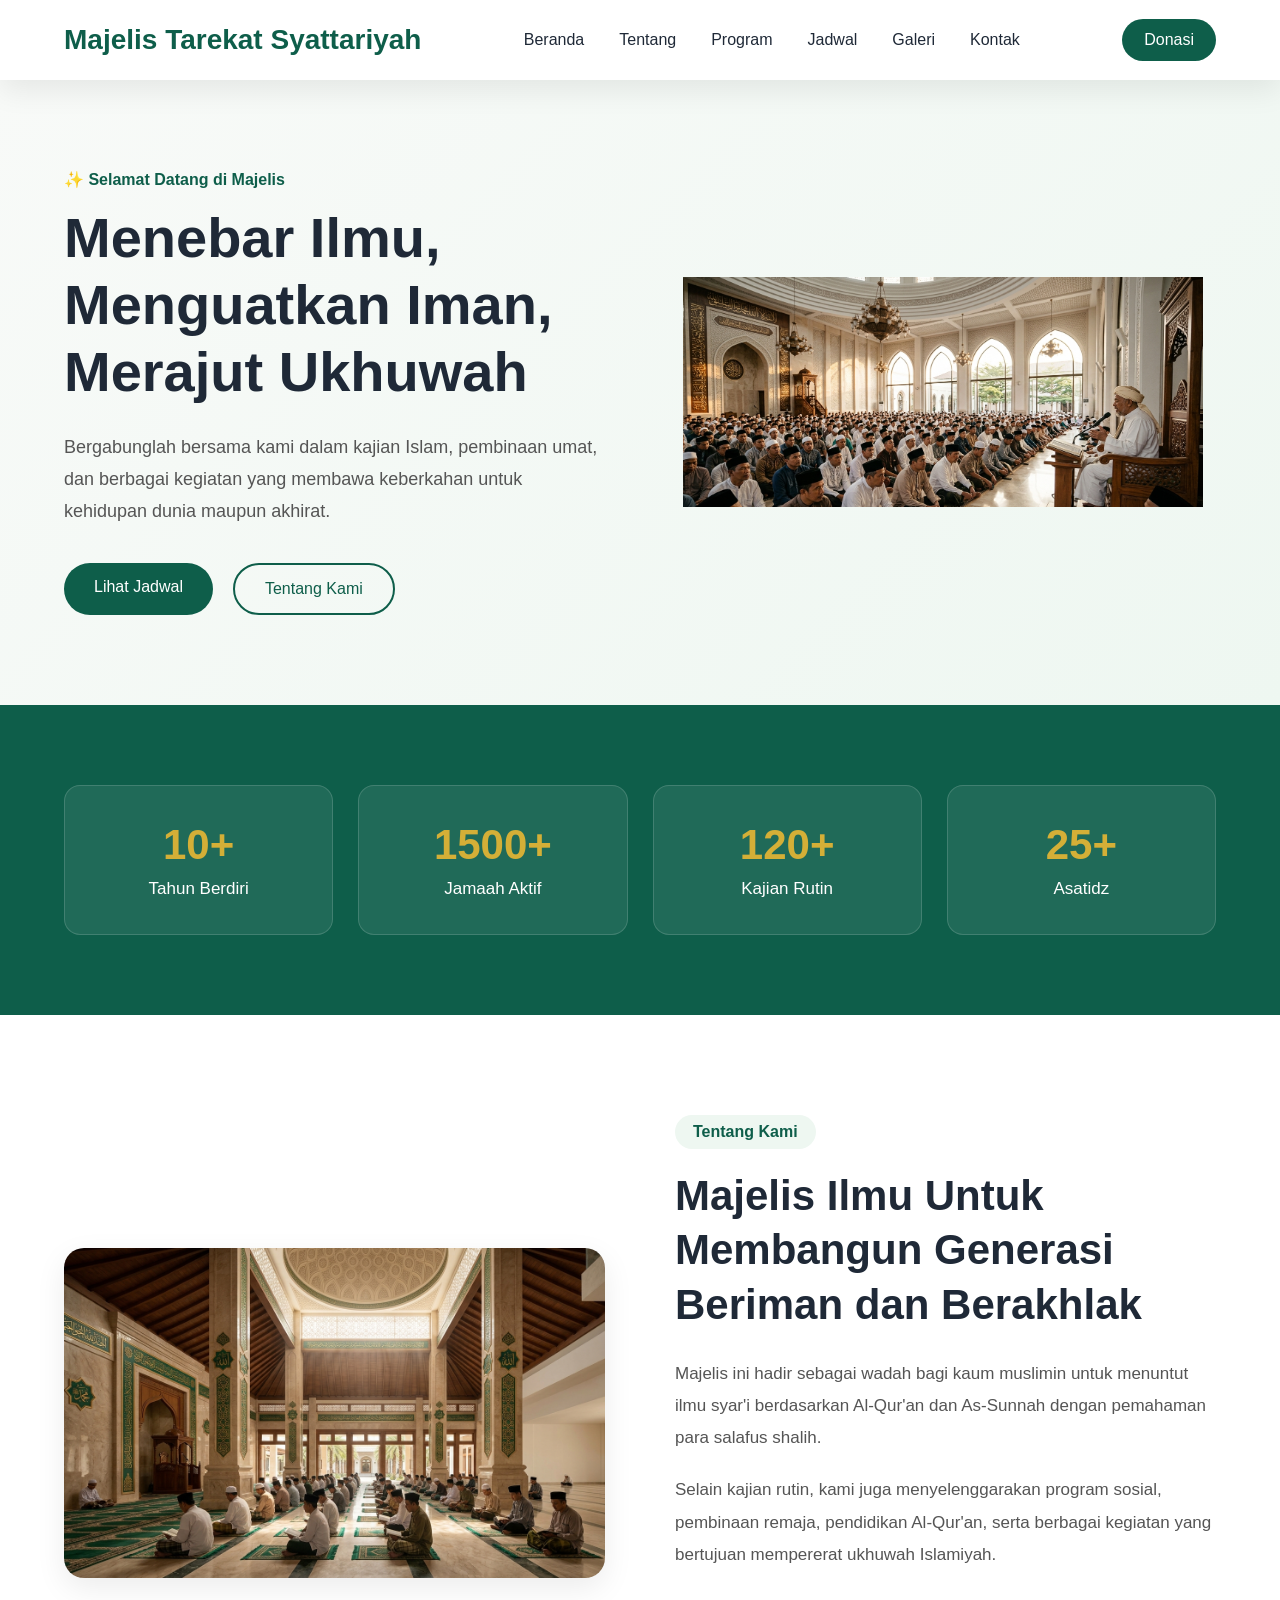
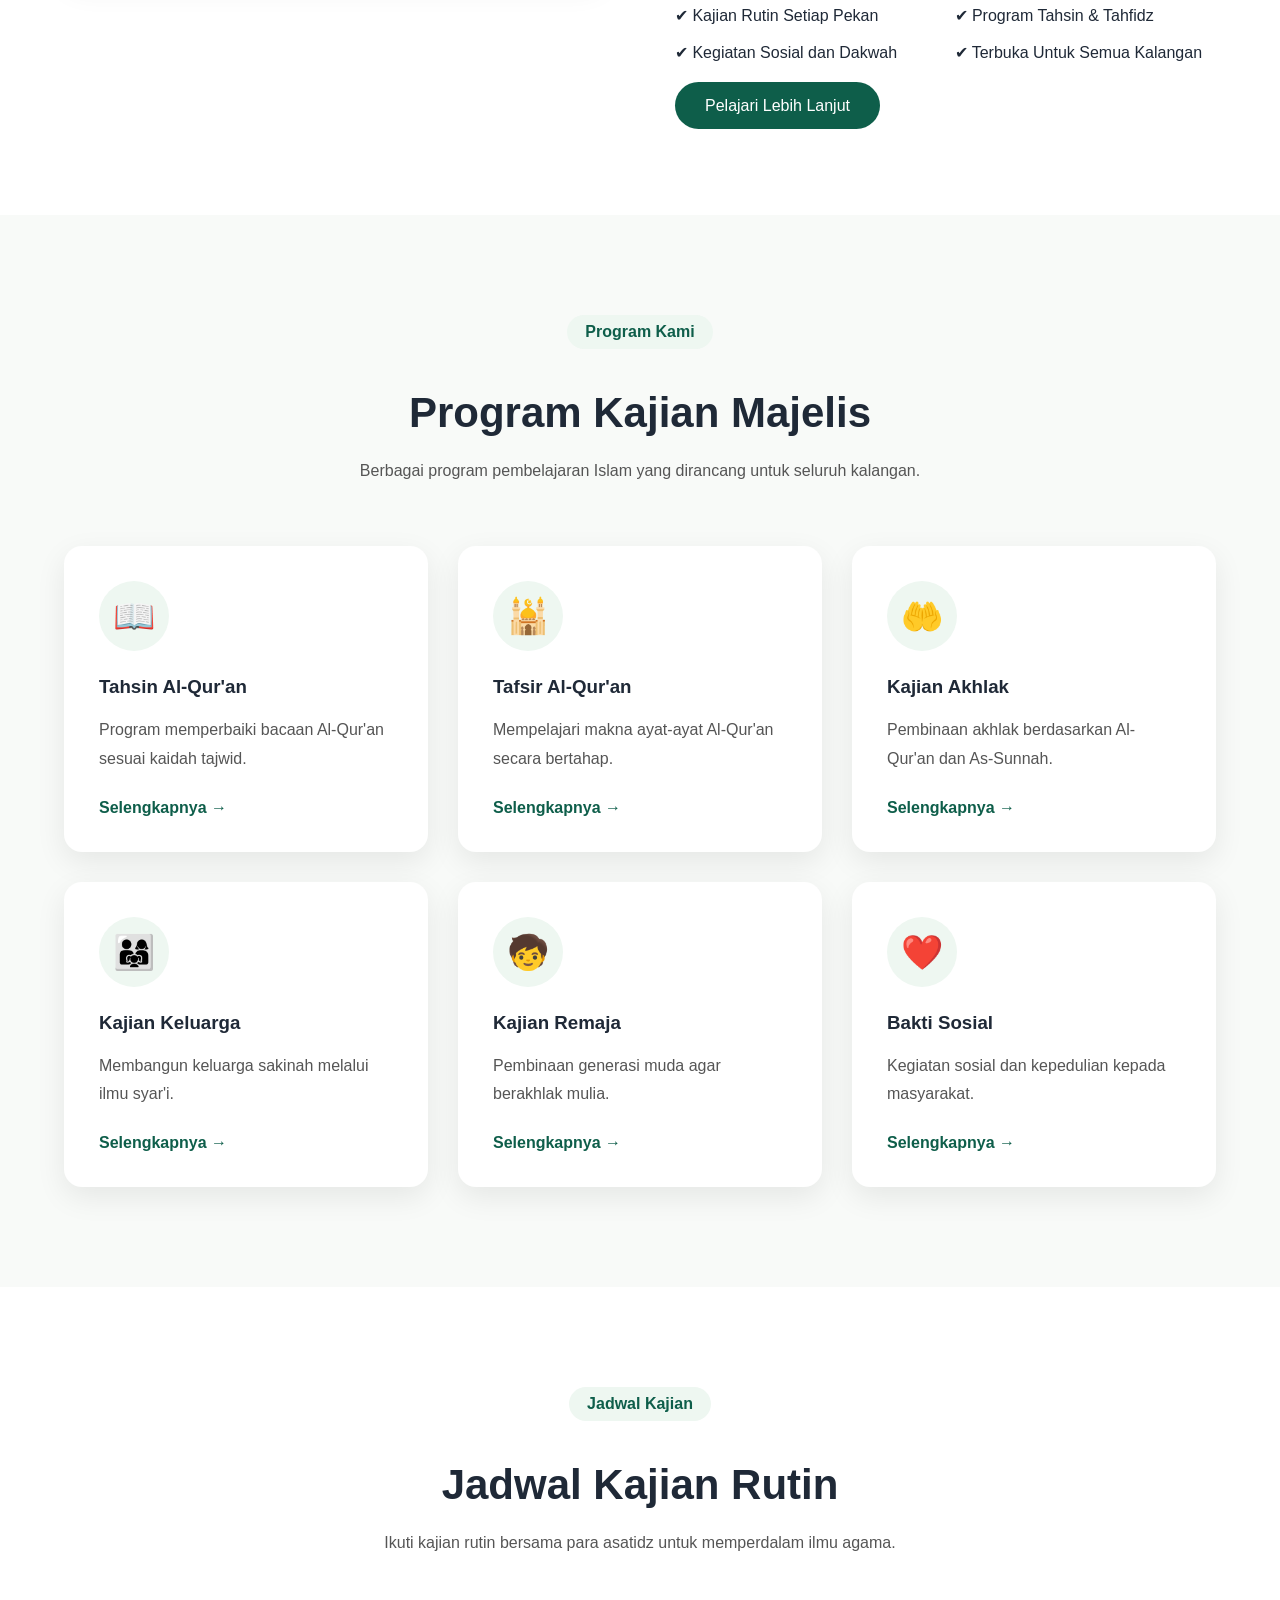
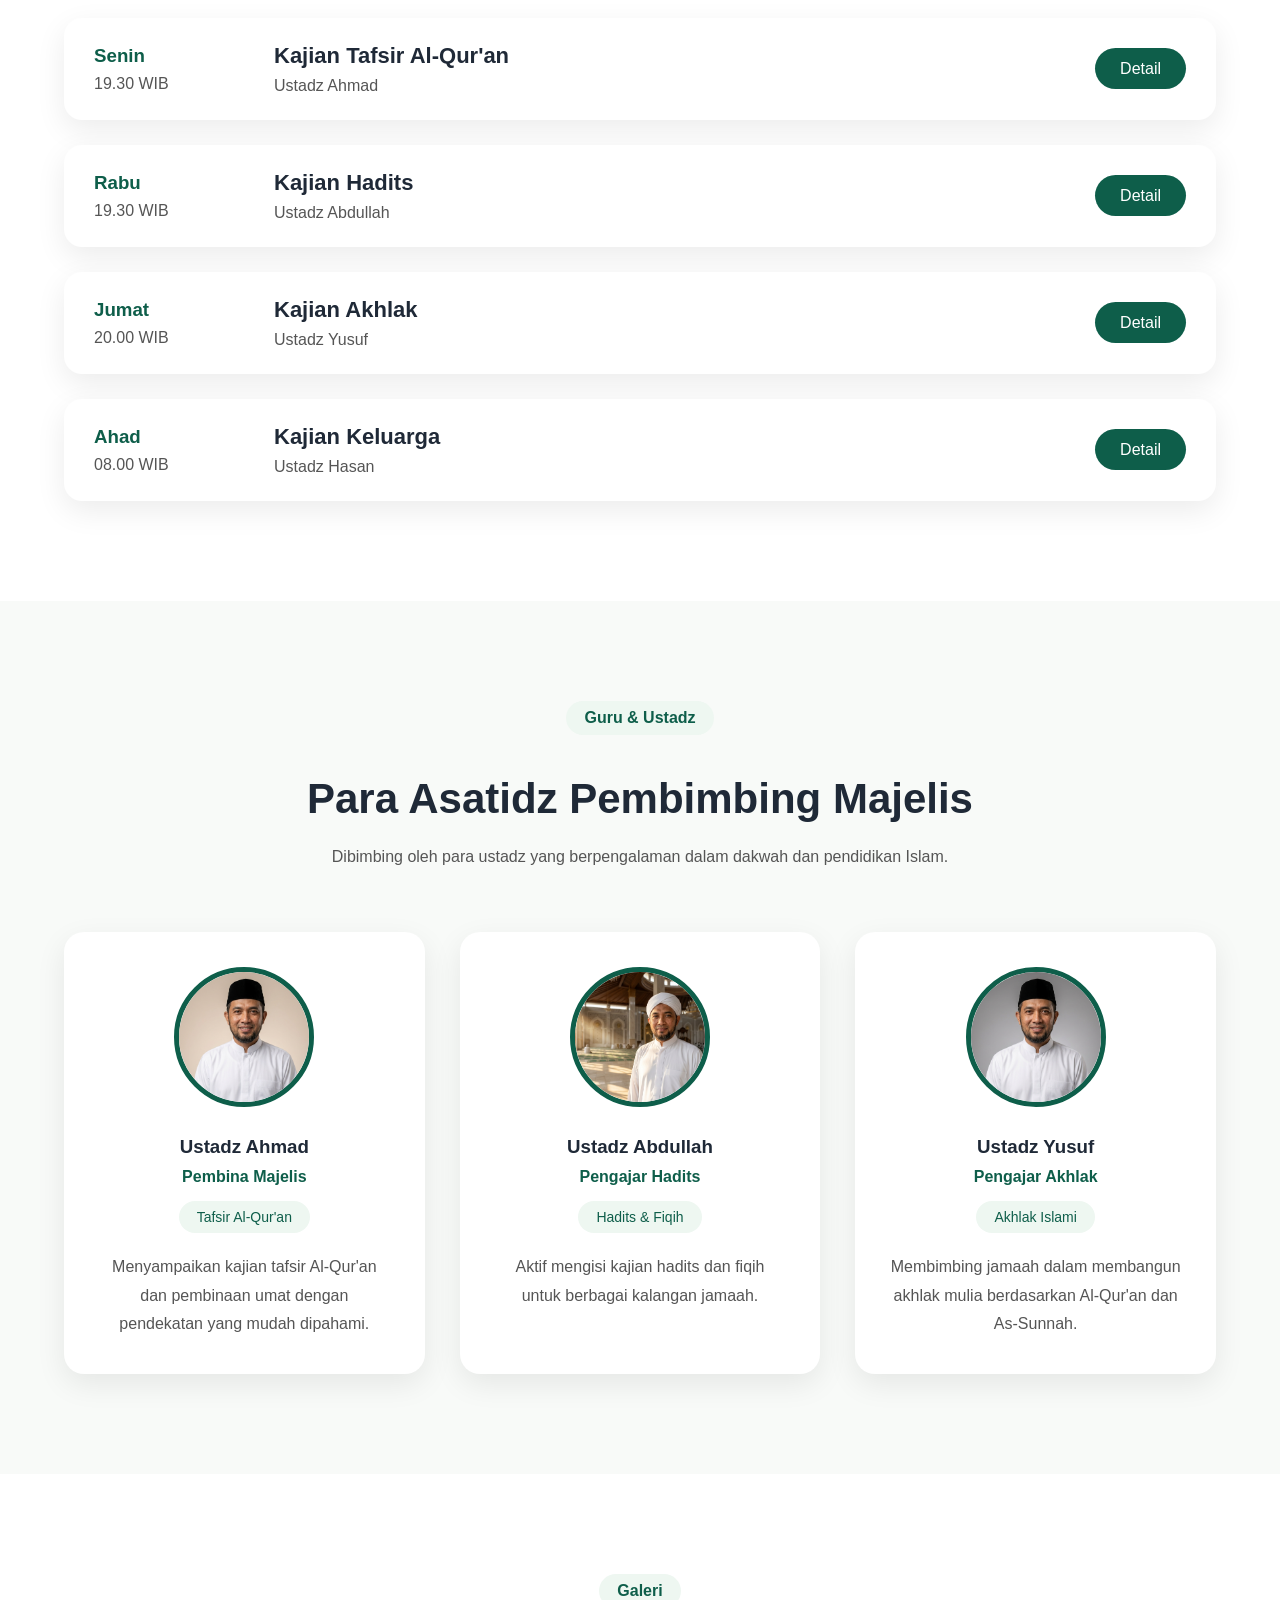
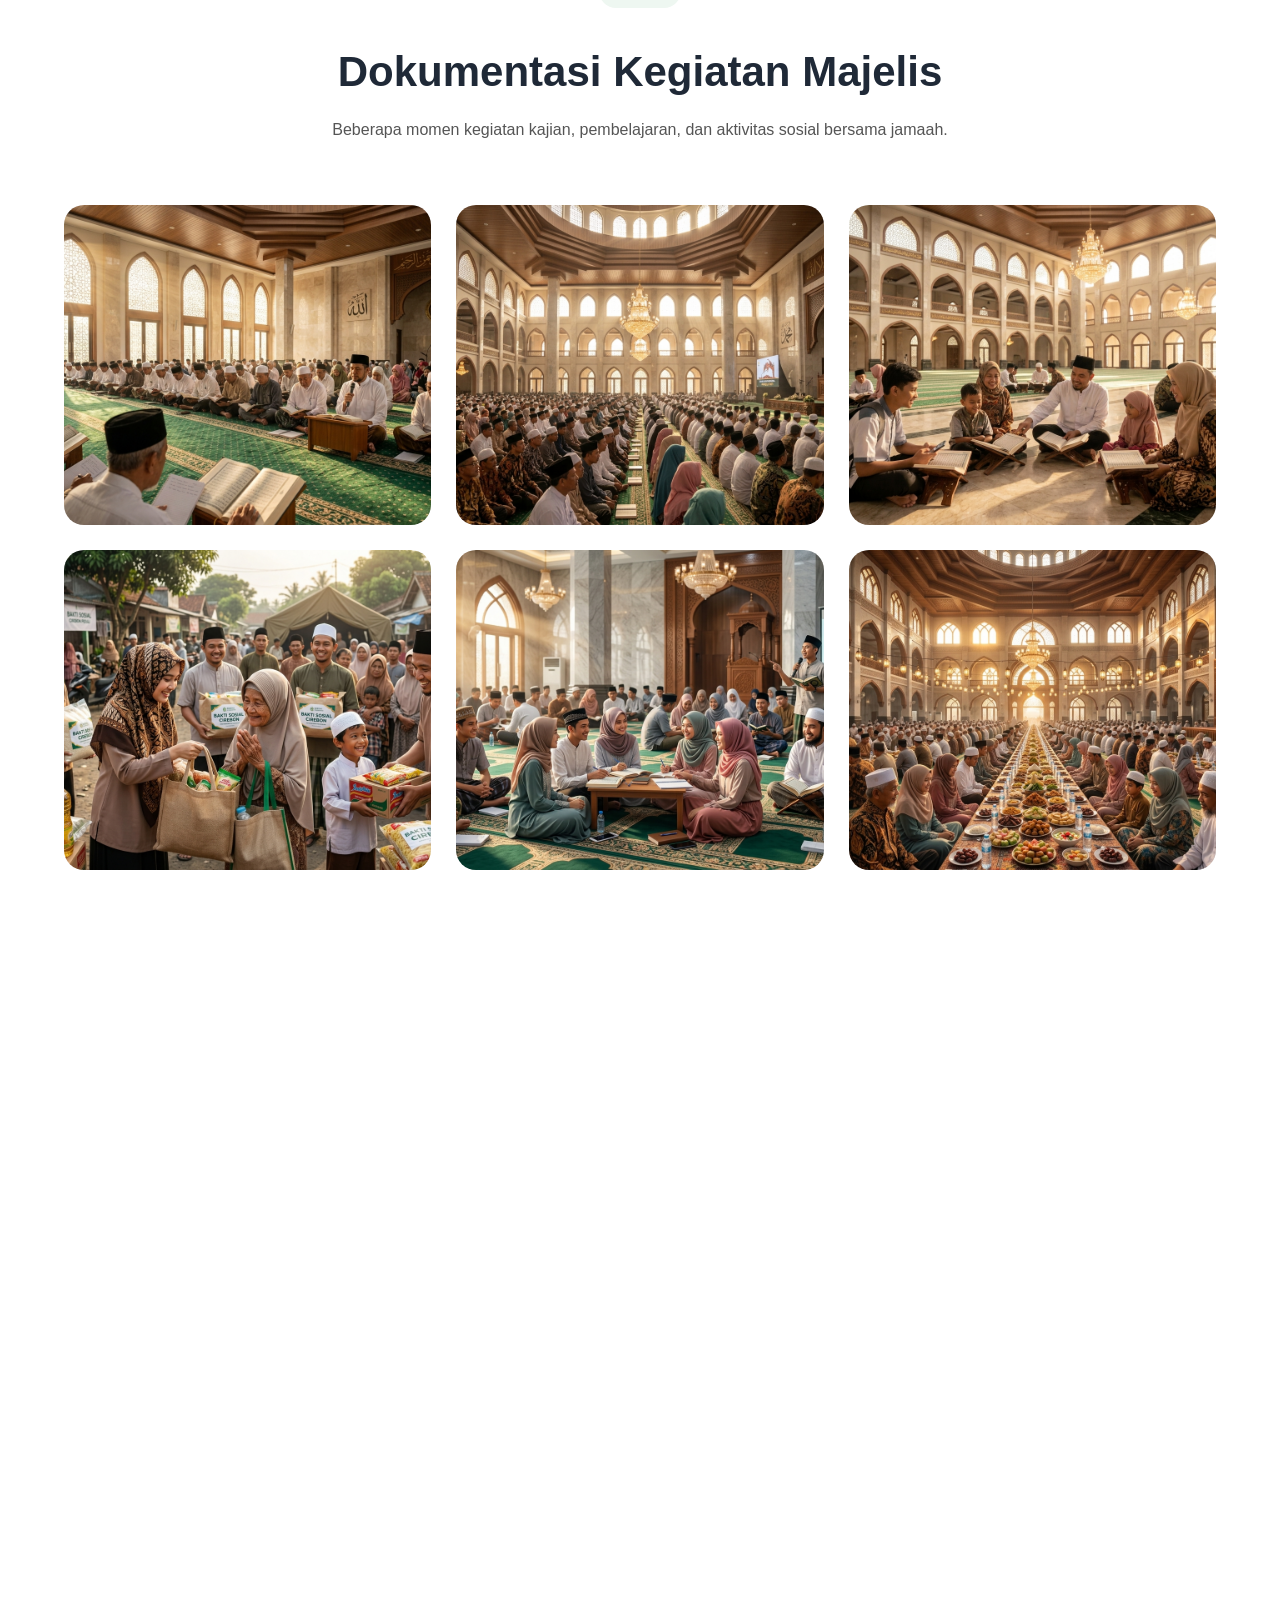
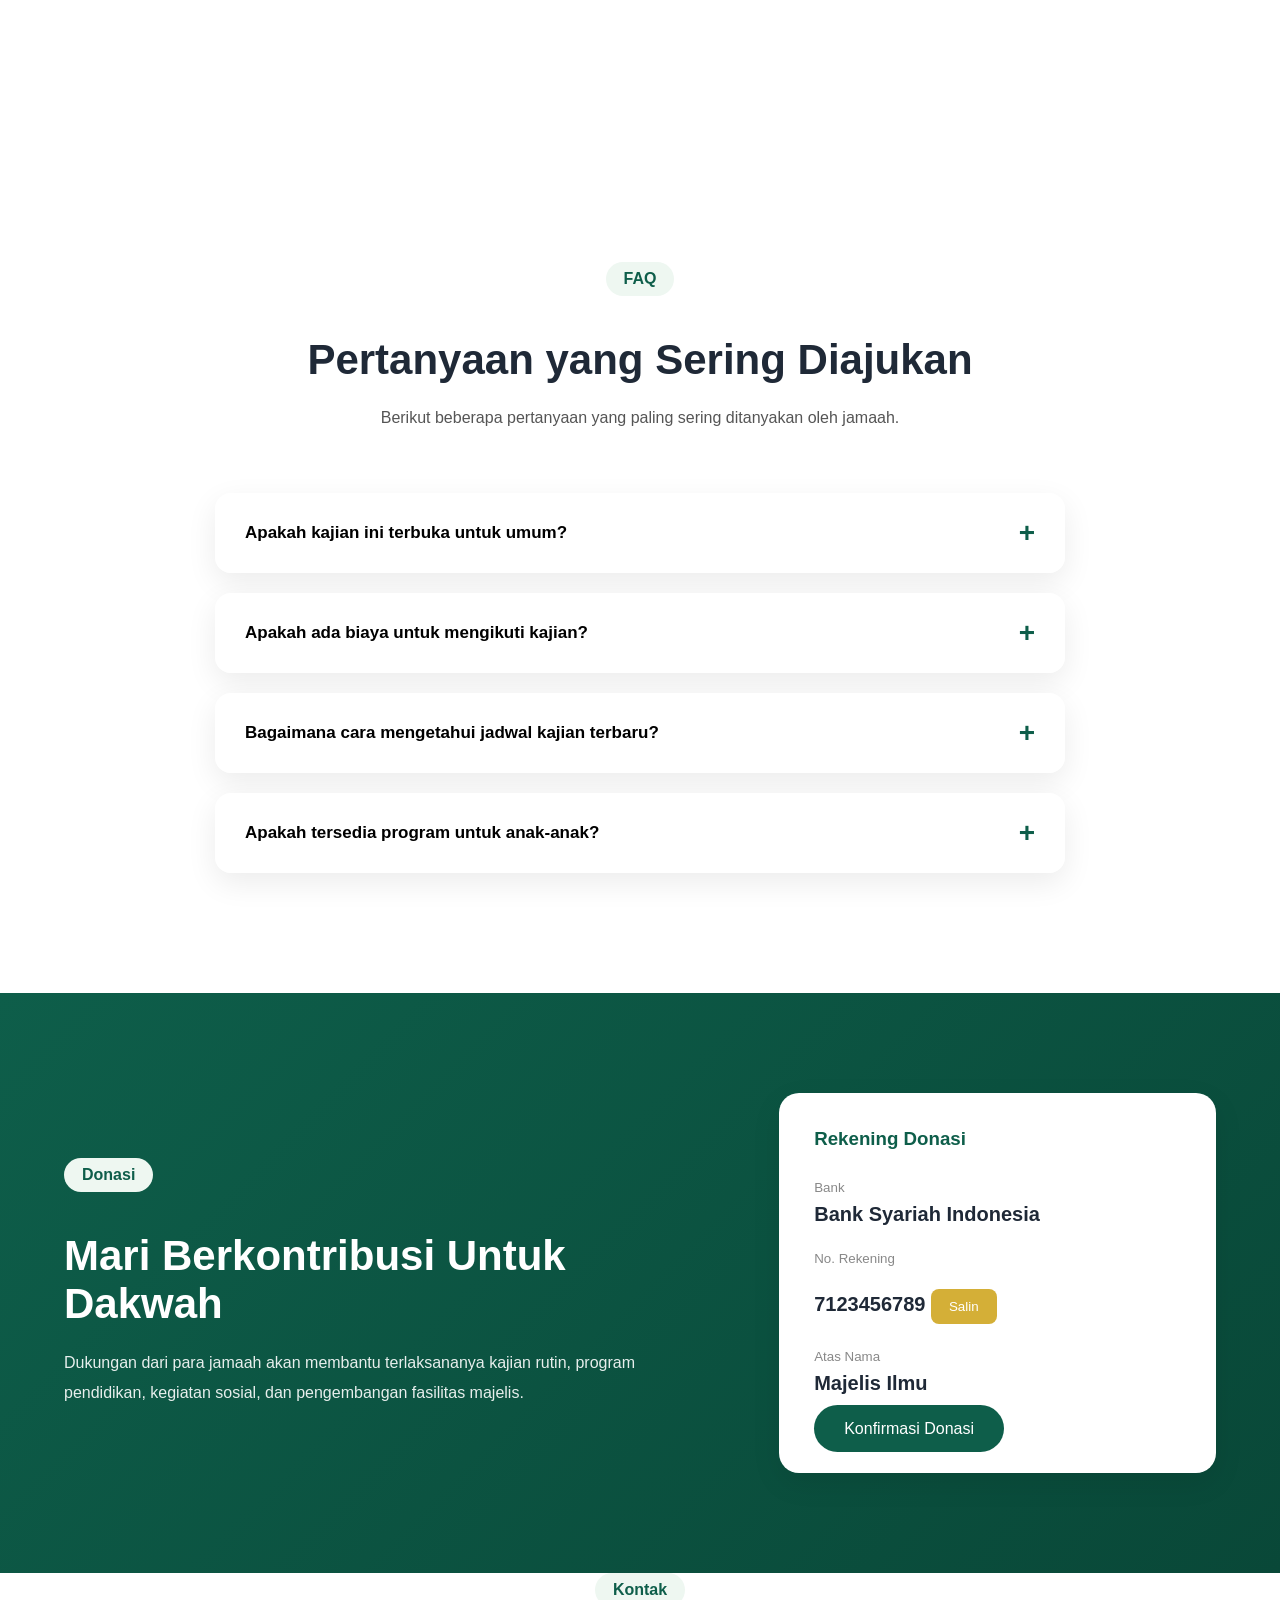
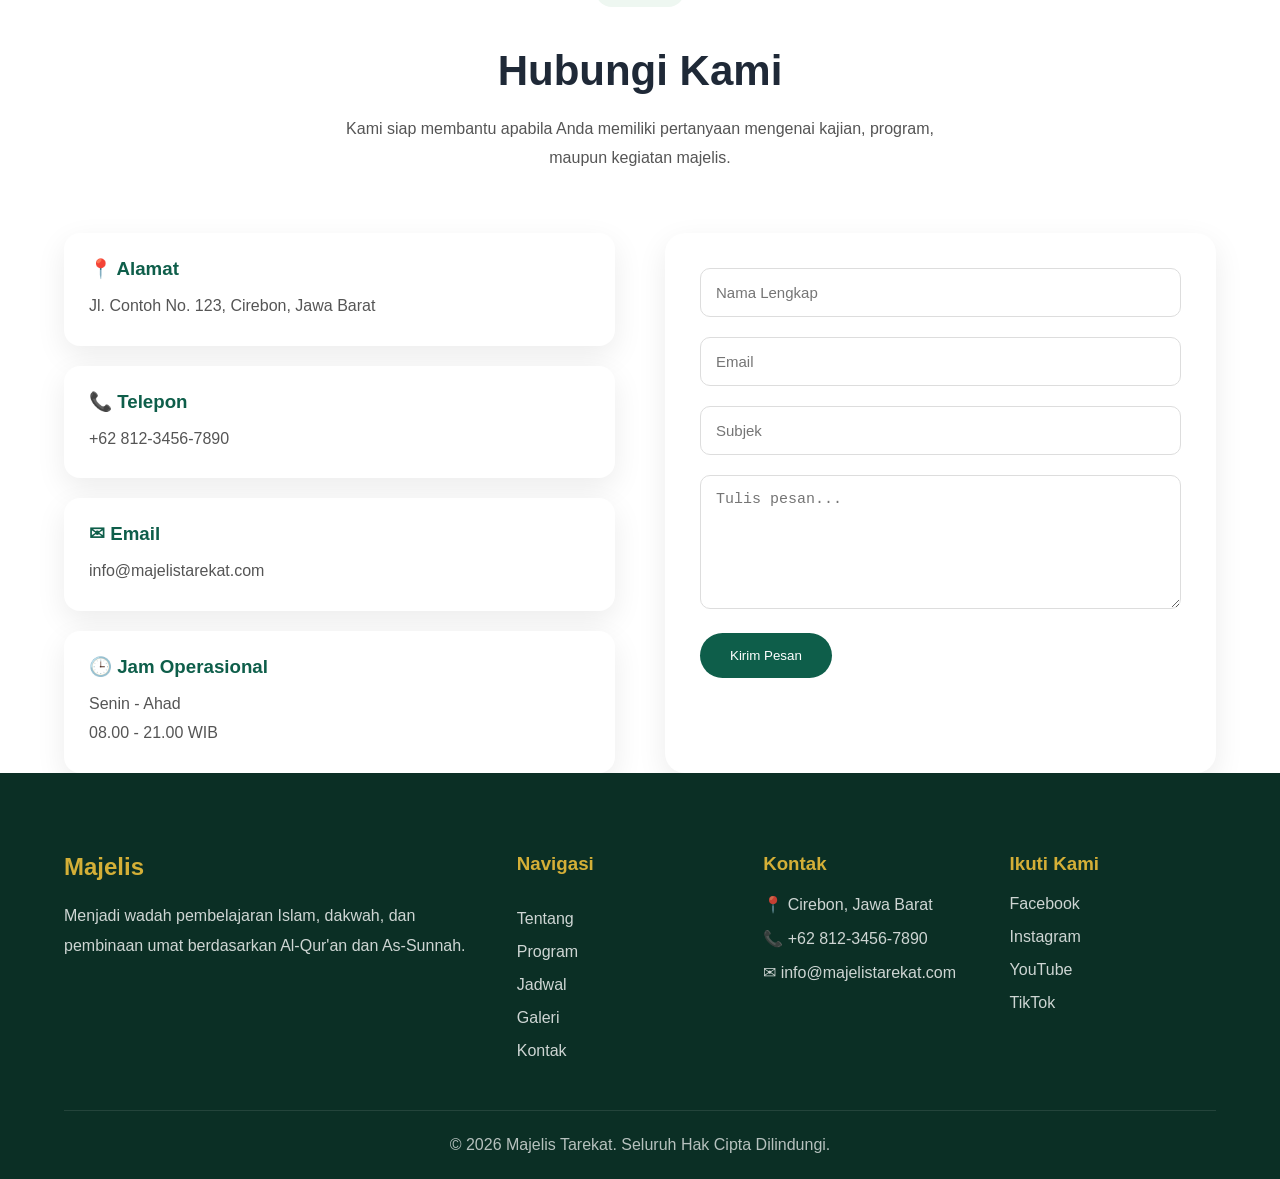
==== index.html @ 42f6a612 "Add files via upload" ====
<!DOCTYPE html>
<html lang="id">
<head>
    <meta charset="UTF-8">
    <meta name="viewport" content="width=device-width, initial-scale=1.0">

    <title>Majelis</title>

    <link rel="stylesheet" href="css/variables.css">
    <link rel="stylesheet" href="css/style.css">
    <link rel="stylesheet" href="css/components.css">
    <link rel="stylesheet" href="css/animations.css">
    <link rel="stylesheet" href="css/responsive.css">
</head>
<body>

    <div id="app"></div>

    <script type="module" src="js/app.js"></script>

</body>
</html>
---- css/variables.css ----
:root{

    --primary:#0E5E4A;
    --primary-dark:#094838;

    --secondary:#D4AF37;

    --white:#ffffff;

    --light:#f8f9fa;

    --dark:#1f2937;

    --text:#555;

    --shadow:0 10px 30px rgba(0,0,0,.08);

    --radius:10px;

    --transition:.3s;

    --container:1200px;

}
---- css/style.css ----
*{
    margin:0;
    padding:0;
    box-sizing:border-box;
}

body{

    font-family:Arial, Helvetica, sans-serif;

    background:#fff;

    color:var(--dark);

}

a{

    text-decoration:none;

    color:inherit;

}

.container{

    width:min(90%, var(--container));

    margin:auto;

}
---- css/components.css ----
/* ===========================
        NAVBAR
=========================== */

.navbar{
    width:100%;
    position:sticky;
    top:0;
    z-index:999;
    background:var(--white);
    box-shadow:var(--shadow);
}

.navbar .container{
    display:flex;
    justify-content:space-between;
    align-items:center;
    height:80px;
}

.logo{
    font-size:28px;
    font-weight:bold;
    color:var(--primary);
}

.nav-menu{
    display:flex;
    gap:35px;
}

.nav-menu a{
    color:var(--dark);
    font-weight:500;
    transition:var(--transition);
}

.nav-menu a:hover{
    color:var(--primary);
}

.btn-donasi{
    background:var(--primary);
    color:white;
    padding:12px 22px;
    border-radius:50px;
    transition:var(--transition);
}

.btn-donasi:hover{
    background:var(--primary-dark);
}

/*=========================
        HAMBURGER
==========================*/

.hamburger{

    display:none;

    width:45px;

    height:45px;

    border:none;

    background:none;

    cursor:pointer;

    position:relative;

}

.hamburger span{

    position:absolute;

    left:8px;

    width:28px;

    height:3px;

    background:var(--primary);

    transition:.35s;

}

.hamburger span:nth-child(1){

    top:12px;

}

.hamburger span:nth-child(2){

    top:21px;

}

.hamburger span:nth-child(3){

    top:30px;

}

/* ACTIVE */

.hamburger.active span:nth-child(1){

    transform:rotate(45deg);

    top:21px;

}

.hamburger.active span:nth-child(2){

    opacity:0;

}

.hamburger.active span:nth-child(3){

    transform:rotate(-45deg);

    top:21px;

}

/* ===========================
            HERO
=========================== */

.hero{
    padding:90px 0;
    background:linear-gradient(
        135deg,
        #f8faf8,
        #eef7f1
    )
}

.hero-content{
    display:flex;
    justify-content:space-between;
    align-items:center;
    gap:60px;
}

.hero-text{
    flex:1;
}

.hero-subtitle{
    display:inline-block;
    color:var(--primary);
    font-weight:600;
    margin-bottom:15px;
}

.hero h1{
    font-size:56px;
    line-height:1.2;
    color:var(--dark);
    margin-bottom:25px;
}

.hero p{
    font-size:18px;
    line-height:1.8;
    color:var(--text);
    margin-bottom:35px;
}

.hero-buttons{
    display:flex;
    gap:20px;
}

.btn-primary{
    background:var(--primary);
    color:#fff;
    padding:15px 30px;
    border-radius:50px;
    transition:.3s;
}

.btn-primary:hover{
    background:var(--primary-dark);
}

.btn-secondary{
    border:2px solid var(--primary);
    color:var(--primary);
    padding:15px 30px;
    border-radius:50px;
    transition:.3s;
}

.btn-secondary:hover{

    background:var(--primary);

    color:#fff;

}

.hero-image{

    flex:1;

    display:flex;

    justify-content:center;

}

.hero-image img{

    width:100%;

    max-width:520px;

}

/* ===========================
        STATISTICS
=========================== */

.statistics{

    padding:80px 0;

    background:var(--primary);

}

.statistics-grid{

    display:grid;

    grid-template-columns:repeat(4,1fr);

    gap:25px;

}

.stat-card{

    background:rgba(255,255,255,.08);

    border:1px solid rgba(255,255,255,.15);

    border-radius:16px;

    text-align:center;

    padding:35px 20px;

    transition:.3s;

}

.stat-card:hover{

    transform:translateY(-8px);

    background:rgba(255,255,255,.15);

}

.stat-card h2{

    font-size:42px;

    color:var(--secondary);

    margin-bottom:10px;

}

.stat-card p{

    color:white;

    font-size:17px;

}

/* ===========================
            ABOUT
=========================== */

.about{

    padding:100px 0;

    background:#fff;

}

.about-content{

    display:flex;

    align-items:center;

    gap:70px;

}

.about-image{

    flex:1;

}

.about-image img{

    width:100%;

    border-radius:20px;

    box-shadow:var(--shadow);

}

.about-text{

    flex:1;

}

.section-tag{

    display:inline-block;

    padding:8px 18px;

    background:#eef7f1;

    color:var(--primary);

    border-radius:30px;

    font-weight:600;

    margin-bottom:20px;

}

.about-text h2{

    font-size:42px;

    line-height:1.3;

    margin-bottom:25px;

    color:var(--dark);

}

.about-text p{

    font-size:17px;

    line-height:1.9;

    color:var(--text);

    margin-bottom:20px;

}

.about-list{

    display:grid;

    grid-template-columns:repeat(2,1fr);

    gap:18px;

    margin:35px 0;

}

.about-item{

    display:flex;

    align-items:center;

    gap:10px;

    color:var(--dark);

    font-weight:500;

}

/* ===========================
        PROGRAMS
=========================== */

.programs{

    padding:100px 0;

    background:#f8faf8;

}

.section-header{

    text-align:center;

    margin-bottom:60px;

}

.section-header h2{

    font-size:42px;

    margin:20px 0;

}

.section-header p{

    max-width:650px;

    margin:auto;

    color:var(--text);

    line-height:1.8;

}

.program-grid{

    display:grid;

    grid-template-columns:repeat(3,1fr);

    gap:30px;

}

.program-card{

    background:#fff;

    border-radius:18px;

    padding:35px;

    box-shadow:var(--shadow);

    transition:.3s;

}

.program-card:hover{

    transform:translateY(-10px);

}

.program-icon{

    width:70px;

    height:70px;

    border-radius:50%;

    background:#eef7f1;

    display:flex;

    justify-content:center;

    align-items:center;

    font-size:34px;

    margin-bottom:25px;

}

.program-card h3{

    margin-bottom:18px;

    color:var(--dark);

}

.program-card p{

    line-height:1.8;

    color:var(--text);

    margin-bottom:25px;

}

.program-card a{

    color:var(--primary);

    font-weight:600;

}

/* ===========================
        SCHEDULE
=========================== */

.schedule{

    padding:100px 0;

    background:#ffffff;

}

.schedule-list{

    display:flex;

    flex-direction:column;

    gap:25px;

}

.schedule-card{

    display:flex;

    justify-content:space-between;

    align-items:center;

    background:#fff;

    border-radius:18px;

    padding:25px 30px;

    box-shadow:var(--shadow);

    transition:.3s;

}

.schedule-card:hover{

    transform:translateX(8px);

}

.schedule-day{

    min-width:180px;

}

.schedule-day h3{

    color:var(--primary);

    margin-bottom:8px;

}

.schedule-day span{

    color:var(--text);

}

.schedule-info{

    flex:1;

}

.schedule-info h4{

    font-size:22px;

    margin-bottom:8px;

}

.schedule-info p{

    color:var(--text);

}

.schedule-action a{

    padding:12px 25px;

    border-radius:40px;

    background:var(--primary);

    color:#fff;

    transition:.3s;

}

.schedule-action a:hover{

    background:var(--primary-dark);

}

/* ===========================
        TEACHERS
=========================== */

.teachers{

    padding:100px 0;

    background:#f8faf8;

}

.teachers-grid{

    display:grid;

    grid-template-columns:repeat(3,1fr);

    gap:35px;

}

.teacher-card{

    background:#fff;

    border-radius:20px;

    padding:35px;

    text-align:center;

    box-shadow:var(--shadow);

    transition:.3s;

}

.teacher-card:hover{

    transform:translateY(-10px);

}

.teacher-card img{

    width:140px;

    height:140px;

    border-radius:50%;

    object-fit:cover;

    border:5px solid var(--primary);

    margin-bottom:25px;

}

.teacher-card h3{

    margin-bottom:10px;

}

.teacher-position{

    display:block;

    color:var(--primary);

    font-weight:600;

    margin-bottom:15px;

}

.teacher-expertise{

    display:inline-block;

    padding:8px 18px;

    border-radius:30px;

    background:#eef7f1;

    color:var(--primary);

    margin-bottom:20px;

    font-size:14px;

}

.teacher-card p{

    line-height:1.8;

    color:var(--text);

}

/* ===========================
        GALLERY
=========================== */

.gallery{

    padding:100px 0;

    background:#ffffff;

}

.gallery-grid{

    display:grid;

    grid-template-columns:repeat(3,1fr);

    gap:25px;

}

.gallery-item{

    position:relative;

    overflow:hidden;

    border-radius:20px;

    cursor:pointer;

}

.gallery-item img{

    width:100%;

    height:320px;

    object-fit:cover;

    display:block;

    transition:.5s;

}

.gallery-overlay{

    position:absolute;

    inset:0;

    background:rgba(14,94,74,.75);

    display:flex;

    justify-content:center;

    align-items:center;

    opacity:0;

    transition:.4s;

}

.gallery-overlay h3{

    color:#fff;

    font-size:22px;

    text-align:center;

}

.gallery-item:hover img{

    transform:scale(1.1);

}

.gallery-item:hover .gallery-overlay{

    opacity:1;

}

/* ===========================
        TESTIMONIALS
=========================== */

.testimonials{

    padding:100px 0;

    background:#f8faf8;

}

.testimonial-grid{

    display:grid;

    grid-template-columns:repeat(3,1fr);

    gap:30px;

}

.testimonial-card{

    background:#fff;

    padding:35px;

    border-radius:20px;

    box-shadow:var(--shadow);

    transition:.3s;

}

.testimonial-card:hover{

    transform:translateY(-8px);

}

.quote{

    font-size:60px;

    color:var(--secondary);

    line-height:1;

    margin-bottom:20px;

}

.testimonial-text{

    color:var(--text);

    line-height:1.9;

    margin-bottom:30px;

}

.testimonial-user{

    display:flex;

    align-items:center;

    gap:15px;

}

.testimonial-user img{

    width:60px;

    height:60px;

    object-fit:cover;

    border-radius:50%;

    border:3px solid var(--primary);

}

.testimonial-user h4{

    margin-bottom:5px;

}

.testimonial-user span{

    color:var(--text);

    font-size:14px;

}

/* ===========================
            FAQ
=========================== */

.faq{

    padding:100px 0;

    background:#ffffff;

}

.faq-list{

    max-width:850px;

    margin:auto;

}

.faq-item{

    border-radius:16px;

    overflow:hidden;

    margin-bottom:20px;

    box-shadow:var(--shadow);

}

.faq-question{

    width:100%;

    border:none;

    background:#fff;

    padding:24px 30px;

    display:flex;

    justify-content:space-between;

    align-items:center;

    cursor:pointer;

    font-size:17px;

    font-weight:600;

    text-align:left;

}

.faq-icon{

    color:var(--primary);

    font-size:28px;

    transition:.3s;

}

.faq-answer{

    max-height:0;

    overflow:hidden;

    transition:.4s ease;

    background:#f8faf8;

}

.faq-answer p{

    padding:25px 30px;

    color:var(--text);

    line-height:1.8;

}

.faq-item.active .faq-answer{

    max-height:250px;

}

.faq-item.active .faq-icon{

    transform:rotate(45deg);

}

/* ===========================
        DONATION
=========================== */

.donation{

    padding:100px 0;

    background:linear-gradient(
        135deg,
        var(--primary),
        var(--primary-dark)
    );

}

.donation-content{

    display:grid;

    grid-template-columns:1.2fr .8fr;

    gap:60px;

    align-items:center;

}

.donation-text{

    color:#fff;

}

.donation-text h2{

    font-size:42px;

    margin:20px 0;

}

.donation-text p{

    line-height:1.9;

    color:rgba(255,255,255,.9);

}

.donation-card{

    background:#fff;

    border-radius:20px;

    padding:35px;

    box-shadow:var(--shadow);

}

.donation-card h3{

    margin-bottom:30px;

    color:var(--primary);

}

.donation-item{

    margin-bottom:25px;

}

.donation-item small{

    display:block;

    color:#888;

    margin-bottom:8px;

}

.donation-item strong{

    font-size:20px;

}

.copy-btn{

    margin-top:15px;

    border:none;

    background:var(--secondary);

    color:#fff;

    padding:10px 18px;

    border-radius:8px;

    cursor:pointer;

    transition:.3s;

}

.copy-btn:hover{

    opacity:.9;

}

/* ===========================
        CONTACT
=========================== */

.contact{

    padding:100px 0;

    background:#f8faf8;

}

.contact-content{

    display:grid;

    grid-template-columns:1fr 1fr;

    gap:50px;

}

.contact-info{

    display:grid;

    gap:20px;

}

.contact-card{

    background:#fff;

    padding:25px;

    border-radius:16px;

    box-shadow:var(--shadow);

}

.contact-card h3{

    color:var(--primary);

    margin-bottom:12px;

}

.contact-card p{

    color:var(--text);

    line-height:1.8;

}

.contact-form{

    background:#fff;

    padding:35px;

    border-radius:20px;

    box-shadow:var(--shadow);

}

.contact-form input,

.contact-form textarea{

    width:100%;

    margin-bottom:20px;

    padding:15px;

    border:1px solid #ddd;

    border-radius:10px;

    outline:none;

    font-size:15px;

}

.contact-form input:focus,

.contact-form textarea:focus{

    border-color:var(--primary);

}

.contact-form button{

    border:none;

    cursor:pointer;

}

/* ===========================
            FOOTER
=========================== */

.footer{

    background:#0b2f25;

    color:#fff;

    padding:80px 0 25px;

}

.footer-grid{

    display:grid;

    grid-template-columns:2fr 1fr 1fr 1fr;

    gap:40px;

    margin-bottom:50px;

}

.footer-logo{

    color:var(--secondary);

    margin-bottom:20px;

}

.footer-about p{

    line-height:1.9;

    color:rgba(255,255,255,.8);

}

.footer h3{

    margin-bottom:20px;

    color:var(--secondary);

}

.footer-links,

.social-list{

    display:flex;

    flex-direction:column;

    gap:15px;

}

.footer-links a,

.social-list a{

    color:rgba(255,255,255,.8);

    transition:.3s;

}

.footer-links a:hover,

.social-list a:hover{

    color:var(--secondary);

}

.footer-contact p{

    margin-bottom:15px;

    color:rgba(255,255,255,.8);

}

.footer-bottom{

    border-top:1px solid rgba(255,255,255,.1);

    padding-top:25px;

    text-align:center;

    color:rgba(255,255,255,.7);

}
---- css/animations.css ----
/* ========================================
            GLOBAL TRANSITION
======================================== */

*{
    scroll-behavior:smooth;
}

/* ========================================
            FADE UP
======================================== */

.fade-up{

    opacity:0;

    transform:translateY(60px);

    transition:
        opacity .8s ease,
        transform .8s ease;

}

.fade-up.show{

    opacity:1;

    transform:translateY(0);

}

/* ========================================
            FADE LEFT
======================================== */

.fade-left{

    opacity:0;

    transform:translateX(-60px);

    transition:
        opacity .8s ease,
        transform .8s ease;

}

.fade-left.show{

    opacity:1;

    transform:translateX(0);

}

/* ========================================
            FADE RIGHT
======================================== */

.fade-right{

    opacity:0;

    transform:translateX(60px);

    transition:
        opacity .8s ease,
        transform .8s ease;

}

.fade-right.show{

    opacity:1;

    transform:translateX(0);

}

/* ========================================
            ZOOM
======================================== */

.zoom{

    opacity:0;

    transform:scale(.85);

    transition:
        opacity .8s ease,
        transform .8s ease;

}

.zoom.show{

    opacity:1;

    transform:scale(1);

}

/* ========================================
            BUTTON
======================================== */

.btn-primary,
.btn-secondary,
.btn-donasi{

    transition:.35s ease;

}

.btn-primary:hover,
.btn-secondary:hover,
.btn-donasi:hover{

    transform:translateY(-4px);

    box-shadow:0 12px 25px rgba(0,0,0,.15);

}

/* ========================================
            CARD
======================================== */

.program-card,
.teacher-card,
.stat-card,
.testimonial-card,
.gallery-item,
.schedule-card,
.contact-card,
.faq-item{

    transition:
        transform .35s ease,
        box-shadow .35s ease;

}

.program-card:hover,
.teacher-card:hover,
.stat-card:hover,
.testimonial-card:hover,
.gallery-item:hover,
.schedule-card:hover,
.contact-card:hover,
.faq-item:hover{

    transform:translateY(-10px);

    box-shadow:
        0 18px 45px rgba(0,0,0,.12);

}

/* ========================================
            IMAGE
======================================== */

img{

    transition:.4s ease;

}

.gallery-item:hover img{

    transform:scale(1.08);

}

/* ========================================
            NAV LINK
======================================== */

.nav-menu a{

    position:relative;

}

.nav-menu a::after{

    content:"";

    position:absolute;

    left:0;

    bottom:-8px;

    width:0;

    height:2px;

    background:var(--secondary);

    transition:.3s;

}

.nav-menu a:hover::after{

    width:100%;

}
---- css/responsive.css ----
@media(max-width:768px){
    .nav-menu{
        display:none;
    }
}

/* HERO */

@media (max-width:768px){
    .hero-content{
        flex-direction:column-reverse;
        text-align:center;
    }

    .hero h1{
        font-size:38px;
    }

    .hero-buttons{
        justify-content:center;
        flex-wrap:wrap;
    }
}

/* ===========================
        STATISTICS
=========================== */

@media(max-width:992px){
    .statistics-grid{
        grid-template-columns:repeat(2,1fr);
    }
}

@media(max-width:600px){
    .statistics-grid{
        grid-template-columns:1fr;
    }
}

/* ===========================
            ABOUT
=========================== */

@media(max-width:992px){
    .about-content{
        flex-direction:column;
    }

    .about-text{
        text-align:center;
    }

    .about-list{
        grid-template-columns:1fr;
    }
}

/* ===========================
        PROGRAMS
=========================== */

@media(max-width:992px){
    .program-grid{
        grid-template-columns:repeat(2,1fr);
    }
}

@media(max-width:768px){
    .program-grid{
        grid-template-columns:1fr;
    }
}

/* ===========================
        SCHEDULE
=========================== */

@media(max-width:768px){
    .schedule-card{
        flex-direction:column;
        align-items:flex-start;
        gap:20px;
    }

    .schedule-day{
        min-width:100%;
    }
}

/* ===========================
        TEACHERS
=========================== */

@media(max-width:992px){

    .teachers-grid{

        grid-template-columns:repeat(2,1fr);

    }

}

@media(max-width:768px){

    .teachers-grid{

        grid-template-columns:1fr;

    }

}

/* ===========================
        GALLERY
=========================== */

@media(max-width:992px){

    .gallery-grid{

        grid-template-columns:repeat(2,1fr);

    }

}

@media(max-width:768px){

    .gallery-grid{

        grid-template-columns:1fr;

    }

}

/* ===========================
        TESTIMONIALS
=========================== */

@media(max-width:992px){

    .testimonial-grid{

        grid-template-columns:repeat(2,1fr);

    }

}

@media(max-width:768px){

    .testimonial-grid{

        grid-template-columns:1fr;

    }

}

/* ===========================
        DONATION
=========================== */

@media(max-width:992px){

    .donation-content{

        grid-template-columns:1fr;

    }

}

/* ===========================
        CONTACT
=========================== */

@media(max-width:992px){

    .contact-content{

        grid-template-columns:1fr;

    }

}

/* ===========================
            FOOTER
=========================== */

@media(max-width:992px){

    .footer-grid{

        grid-template-columns:repeat(2,1fr);

    }

}

@media(max-width:768px){

    .footer-grid{

        grid-template-columns:1fr;

        text-align:center;

    }

}

/*=========================
        MOBILE MENU
==========================*/

@media(max-width:992px){

    .hamburger{

        display:block;

    }

    .nav-menu{

        position:fixed;

        top:80px;

        right:-100%;

        width:300px;

        height:calc(100vh - 80px);

        background:#fff;

        display:flex;

        flex-direction:column;

        justify-content:flex-start;

        align-items:flex-start;

        padding:40px;

        gap:30px;

        transition:.4s;

        box-shadow:-5px 0 30px rgba(0,0,0,.1);

    }

    .nav-menu.active{

        right:0;

    }

}
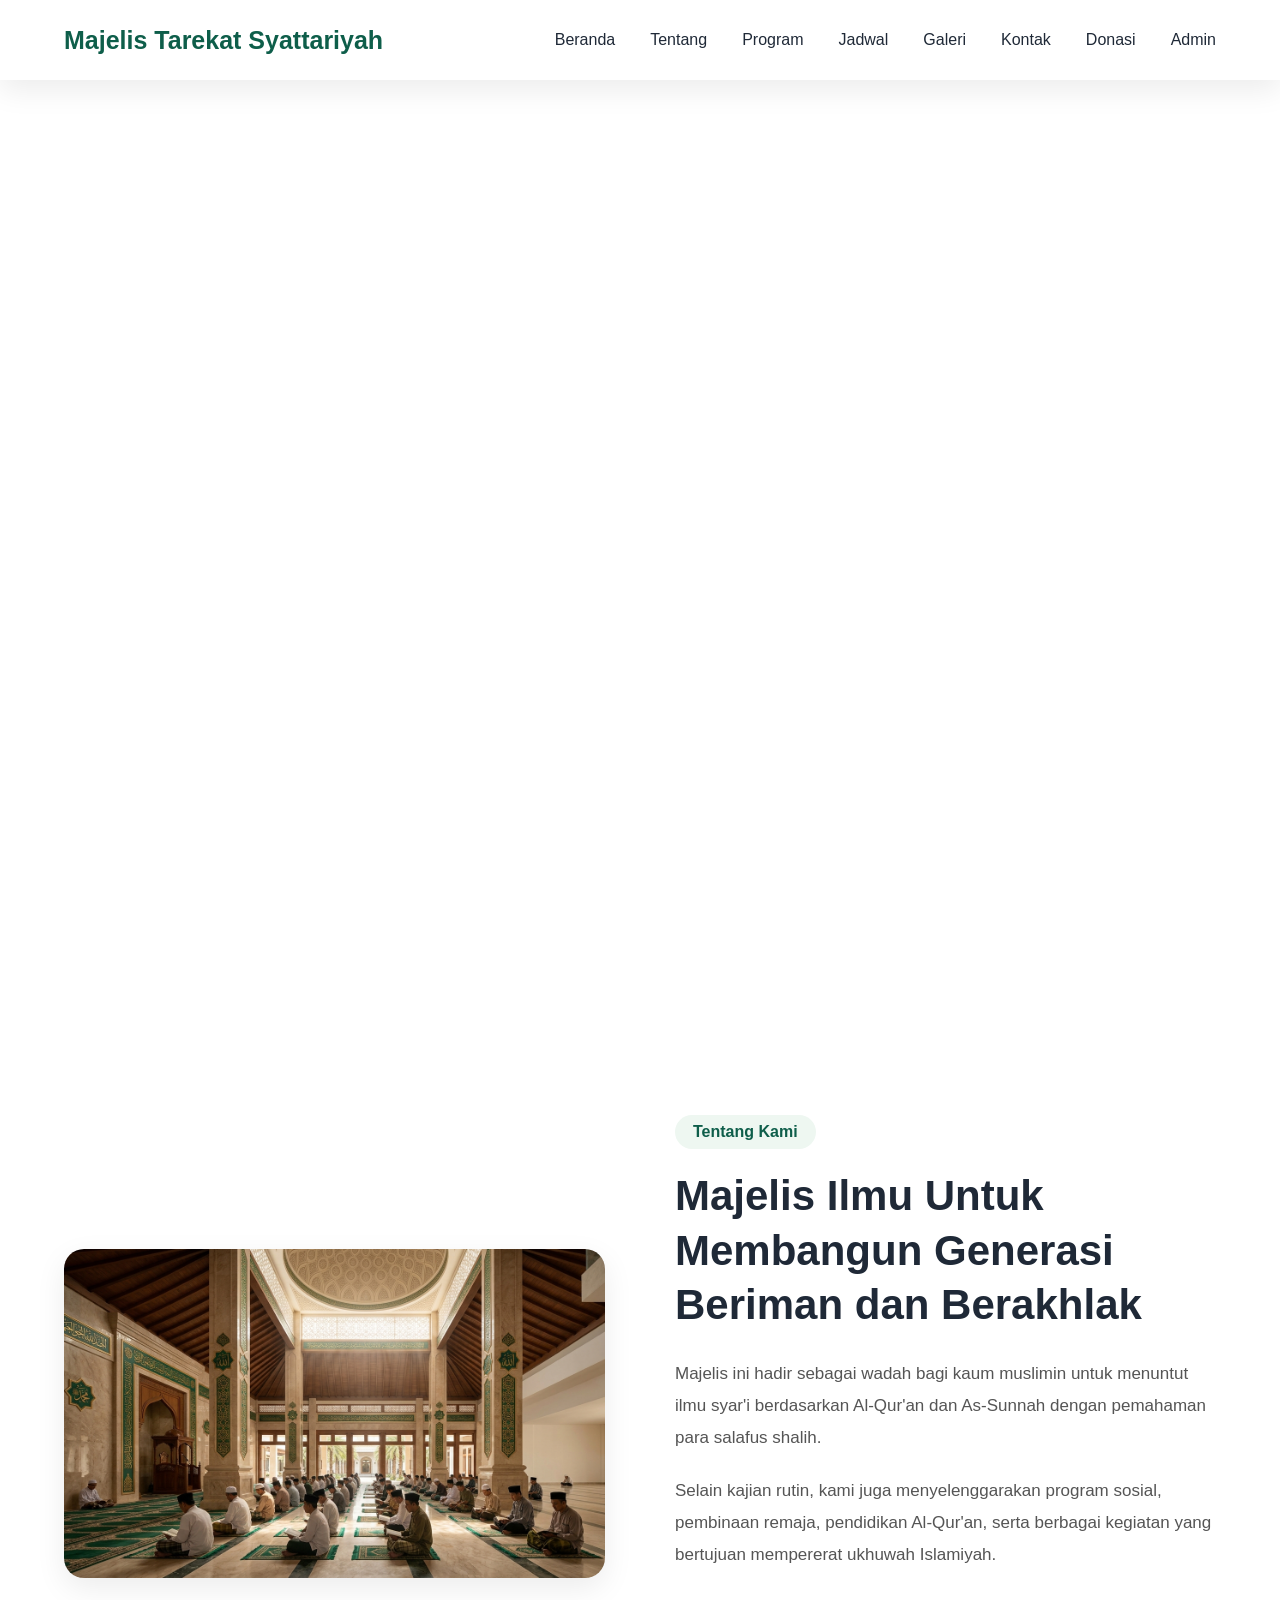
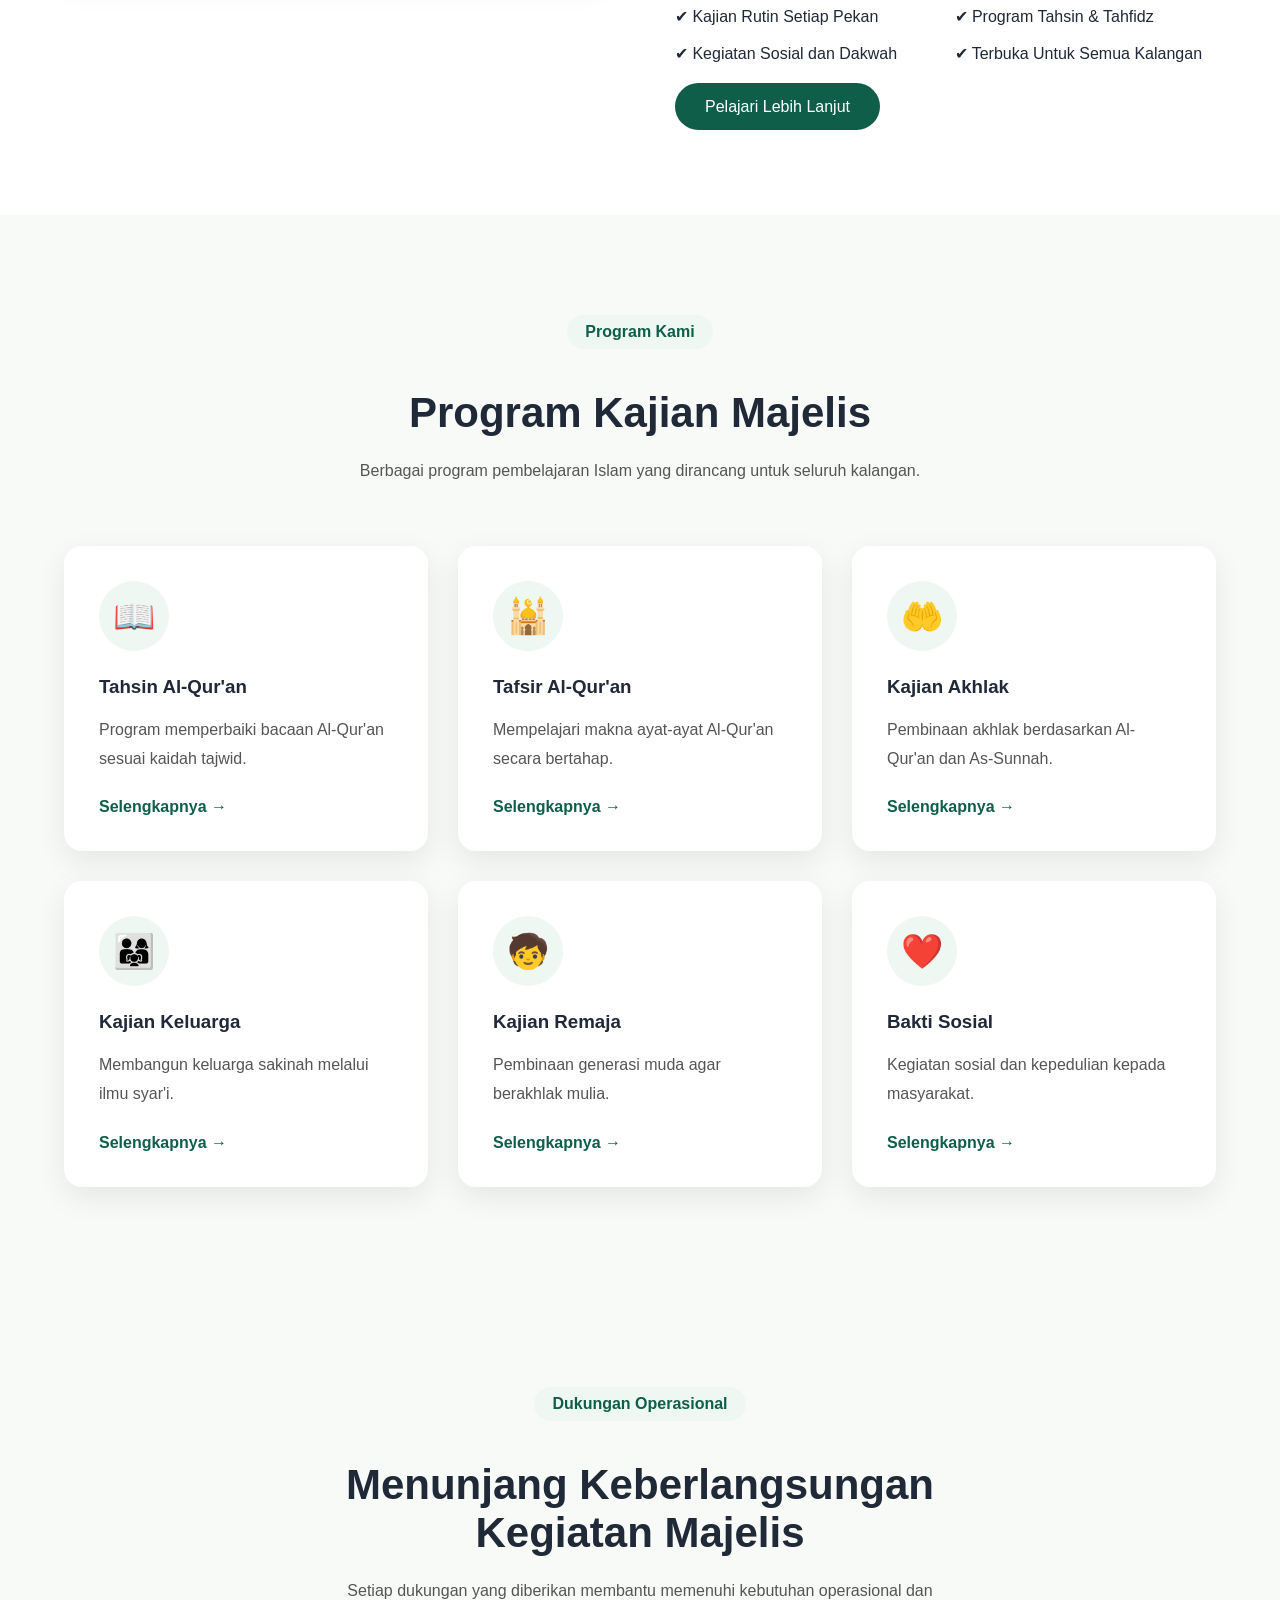
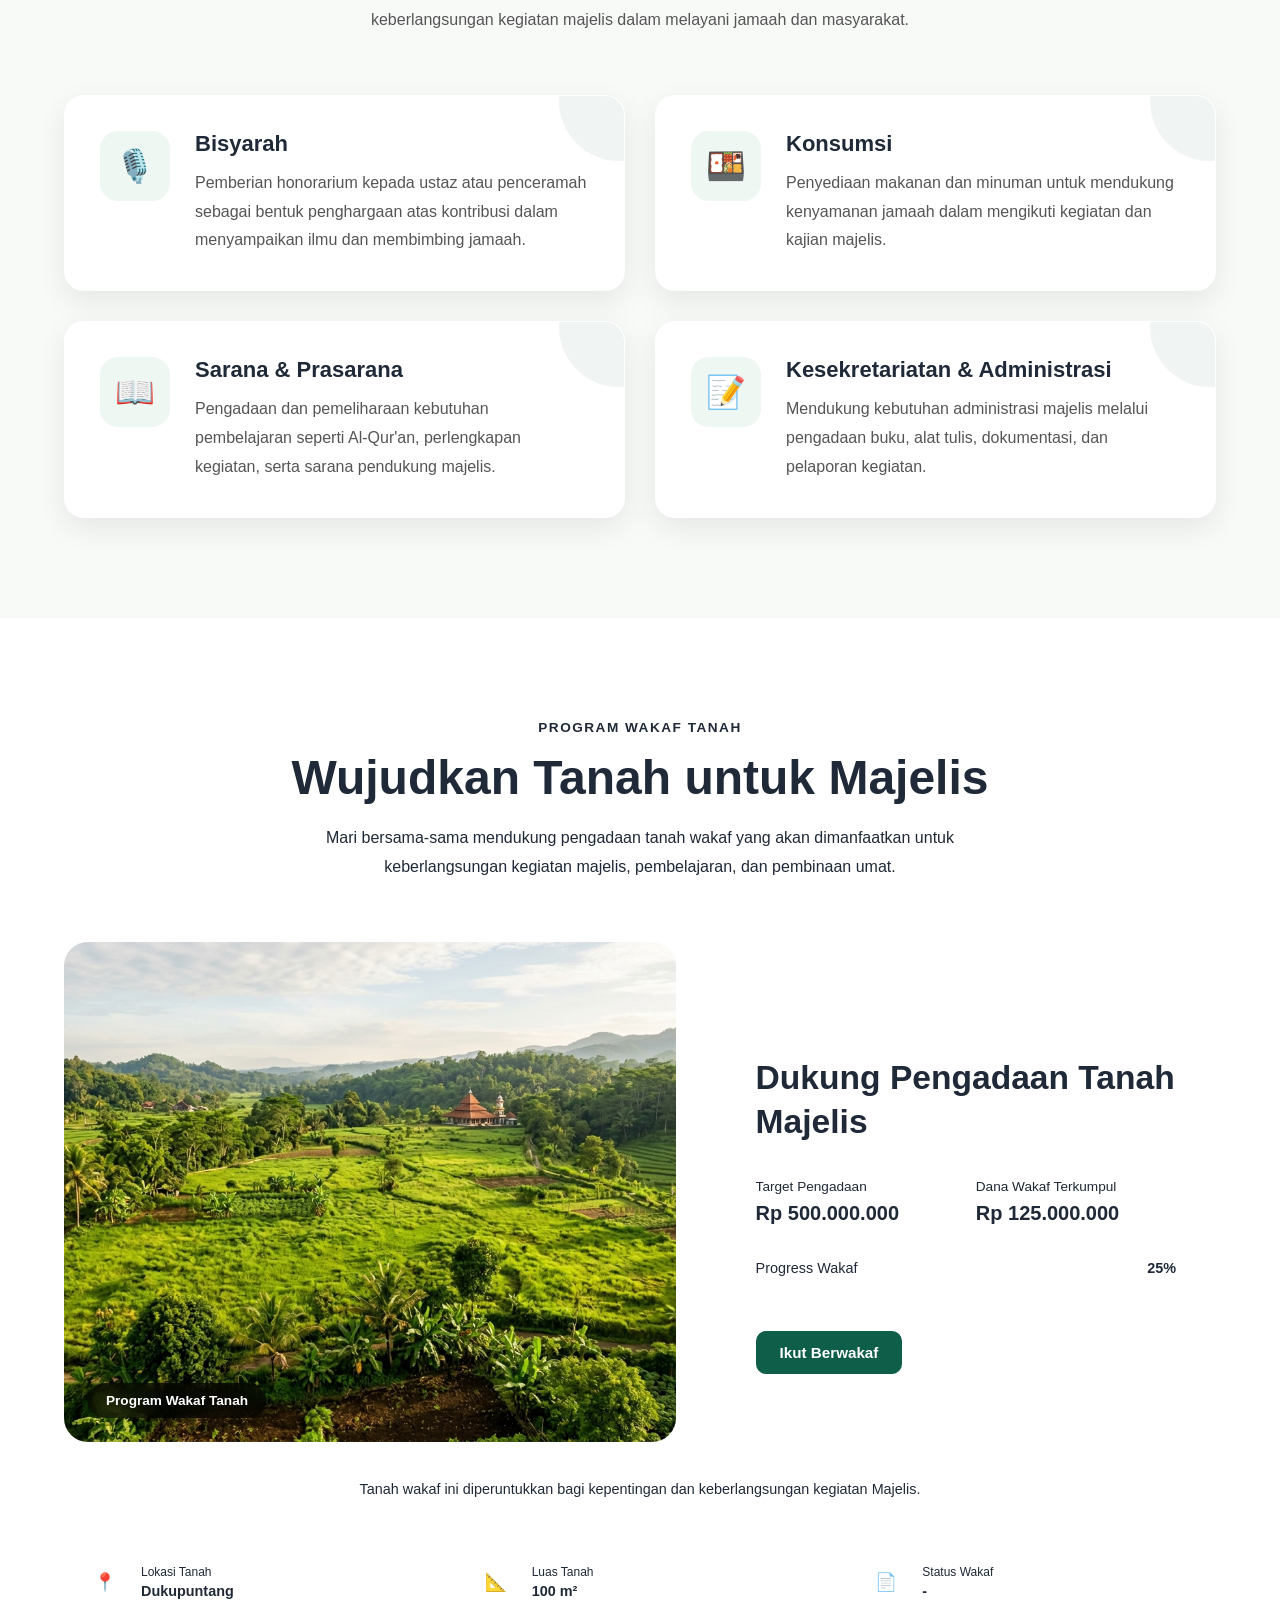
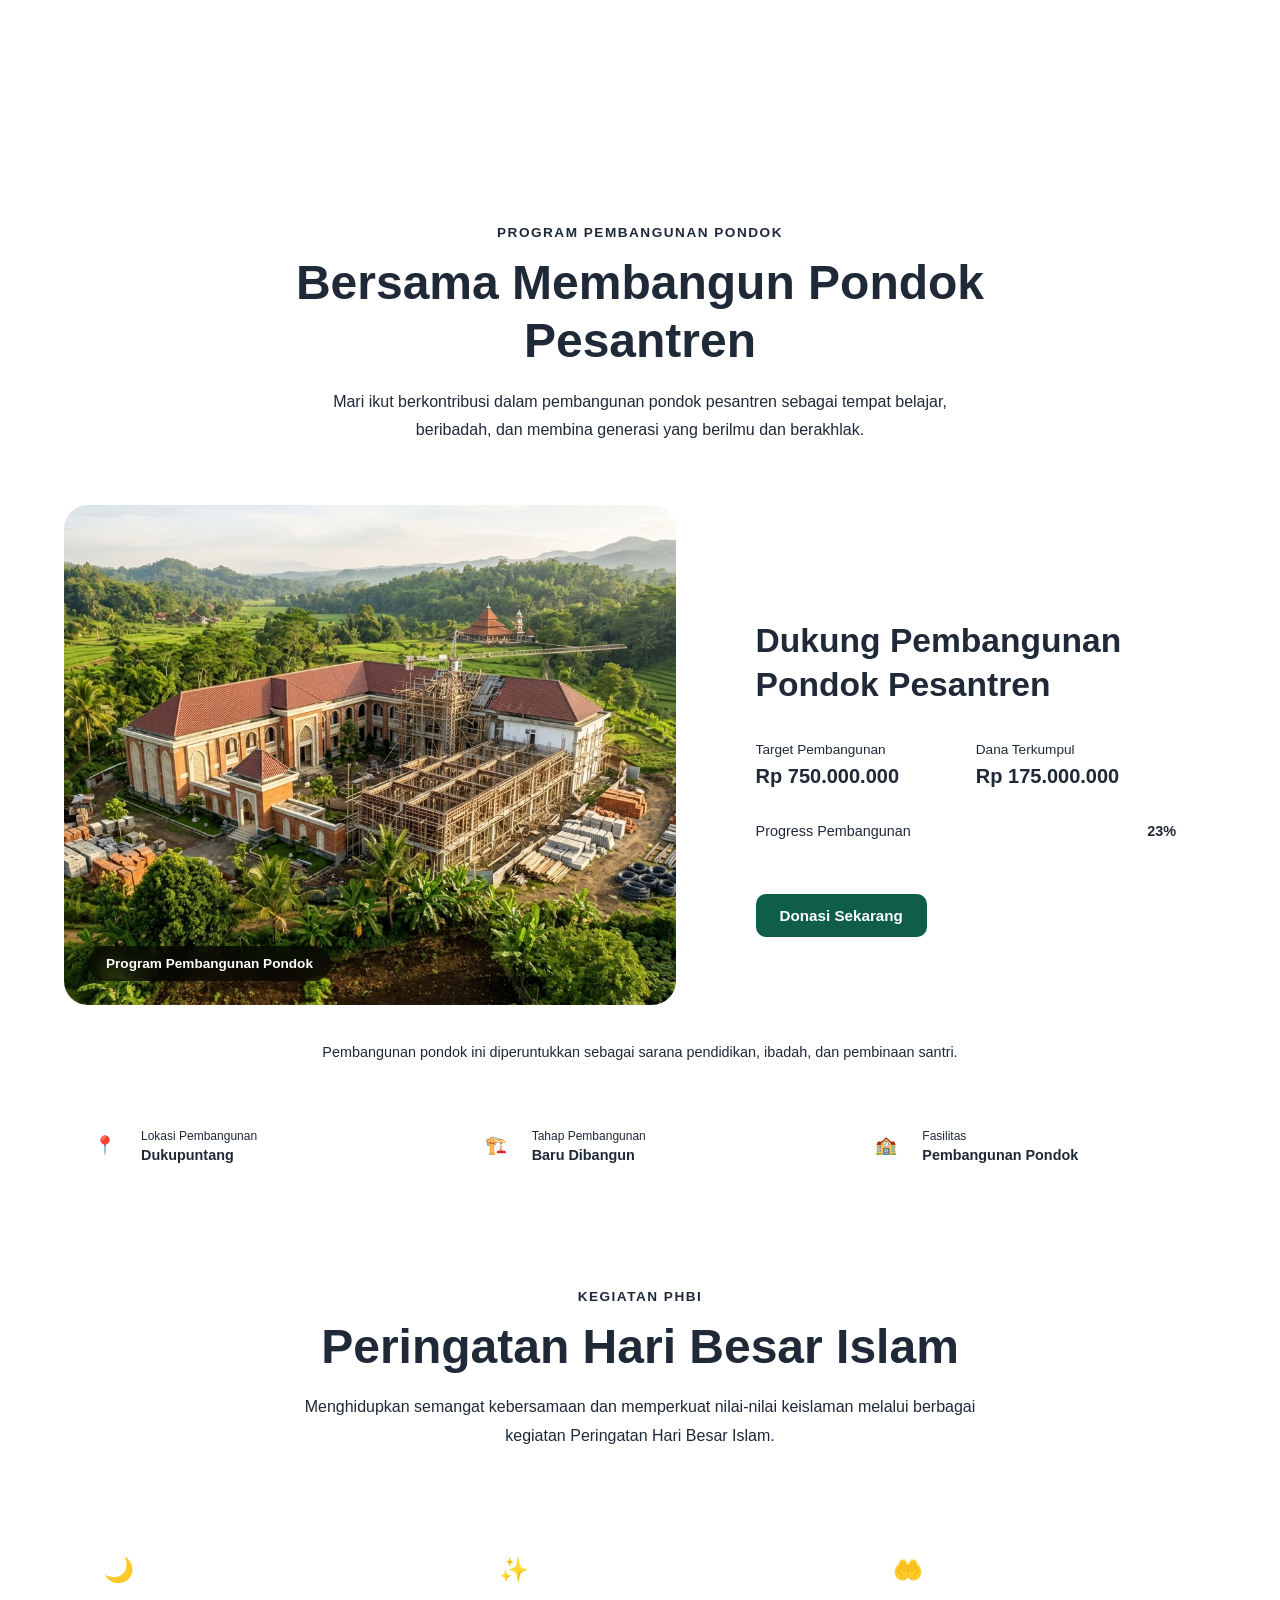
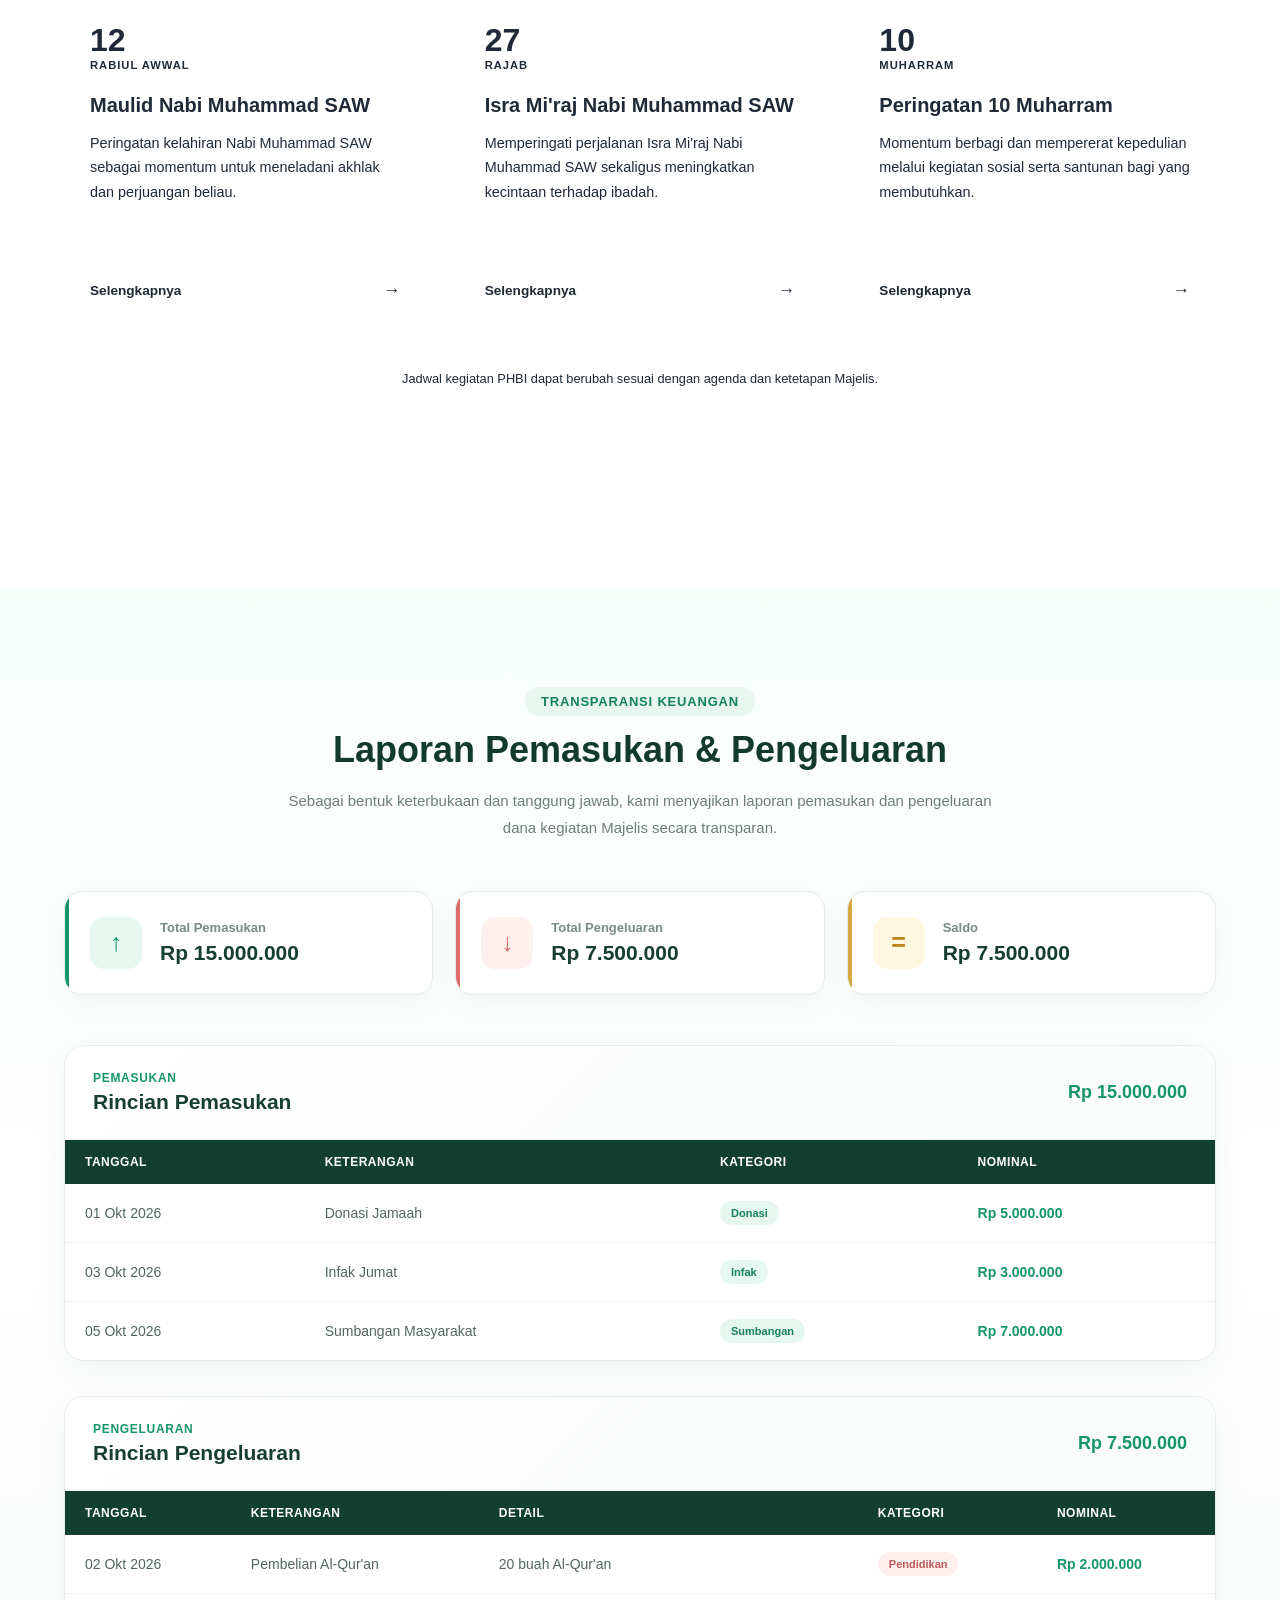
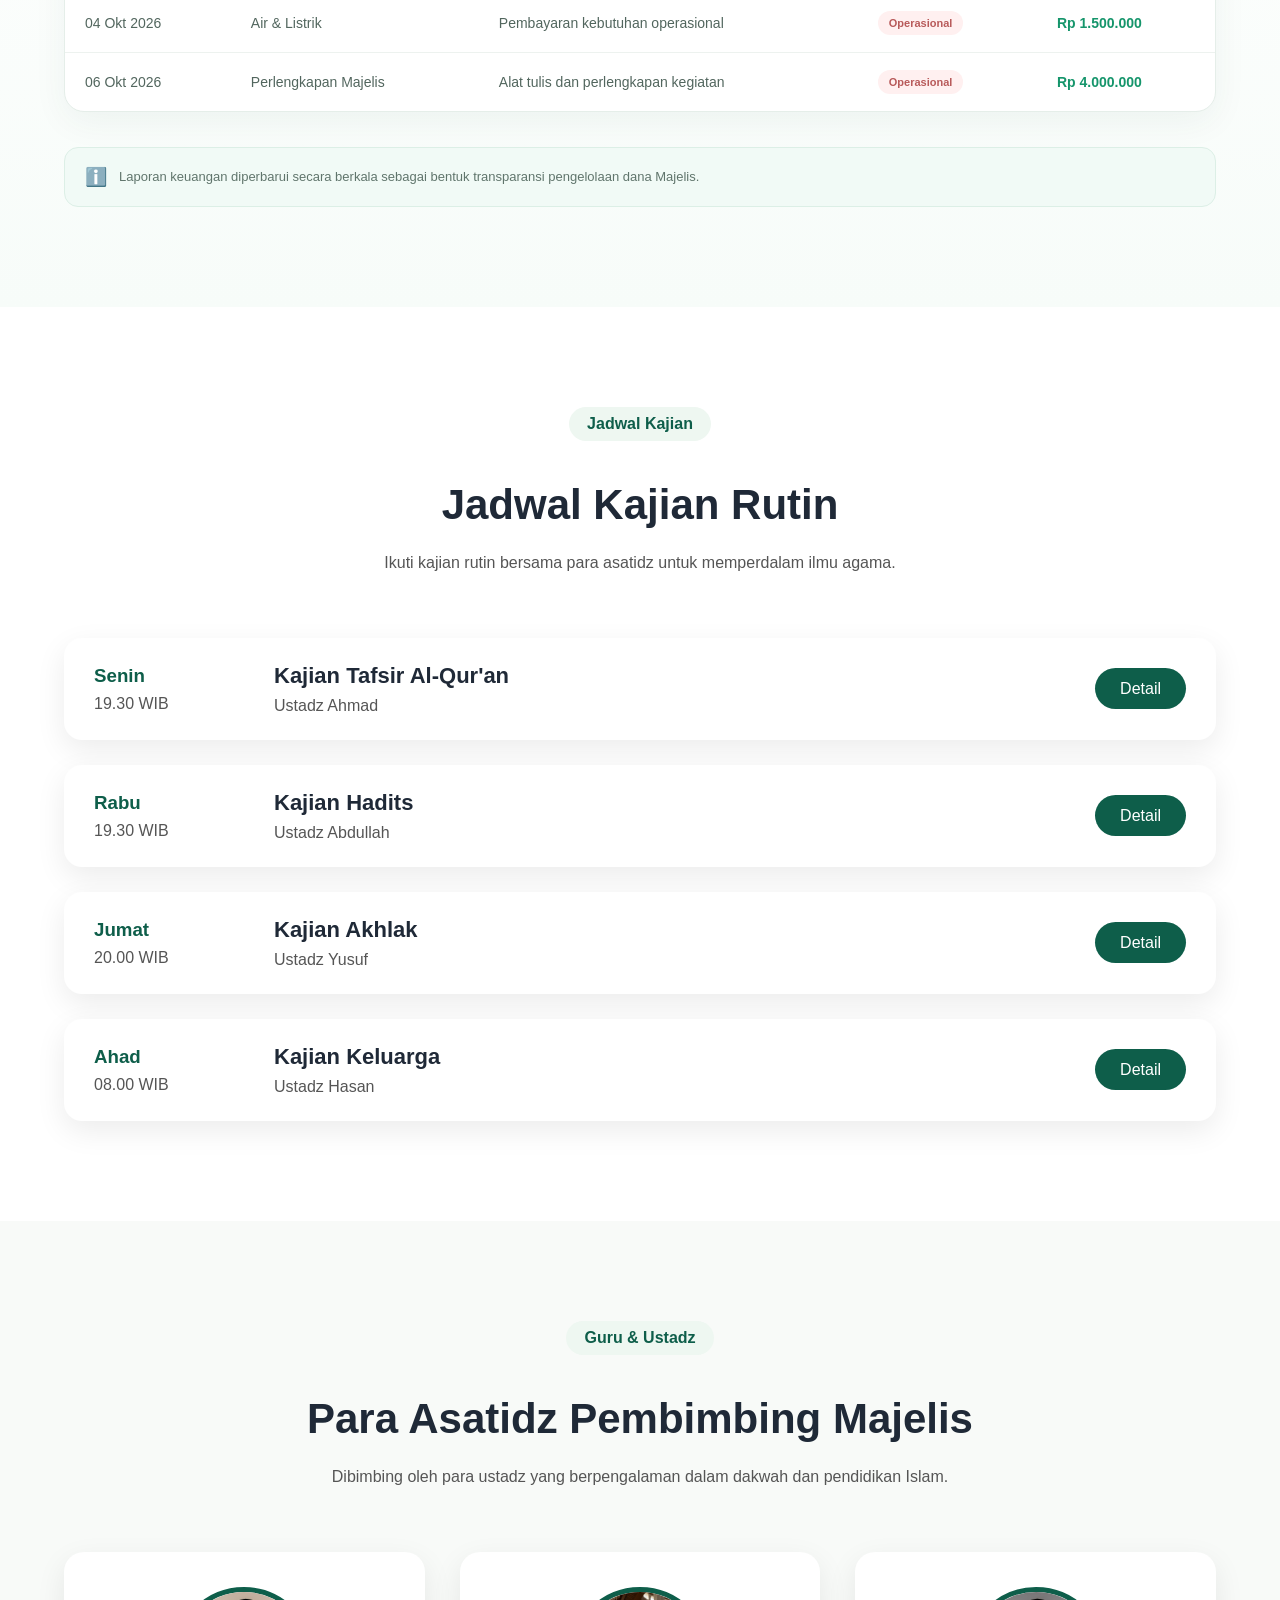
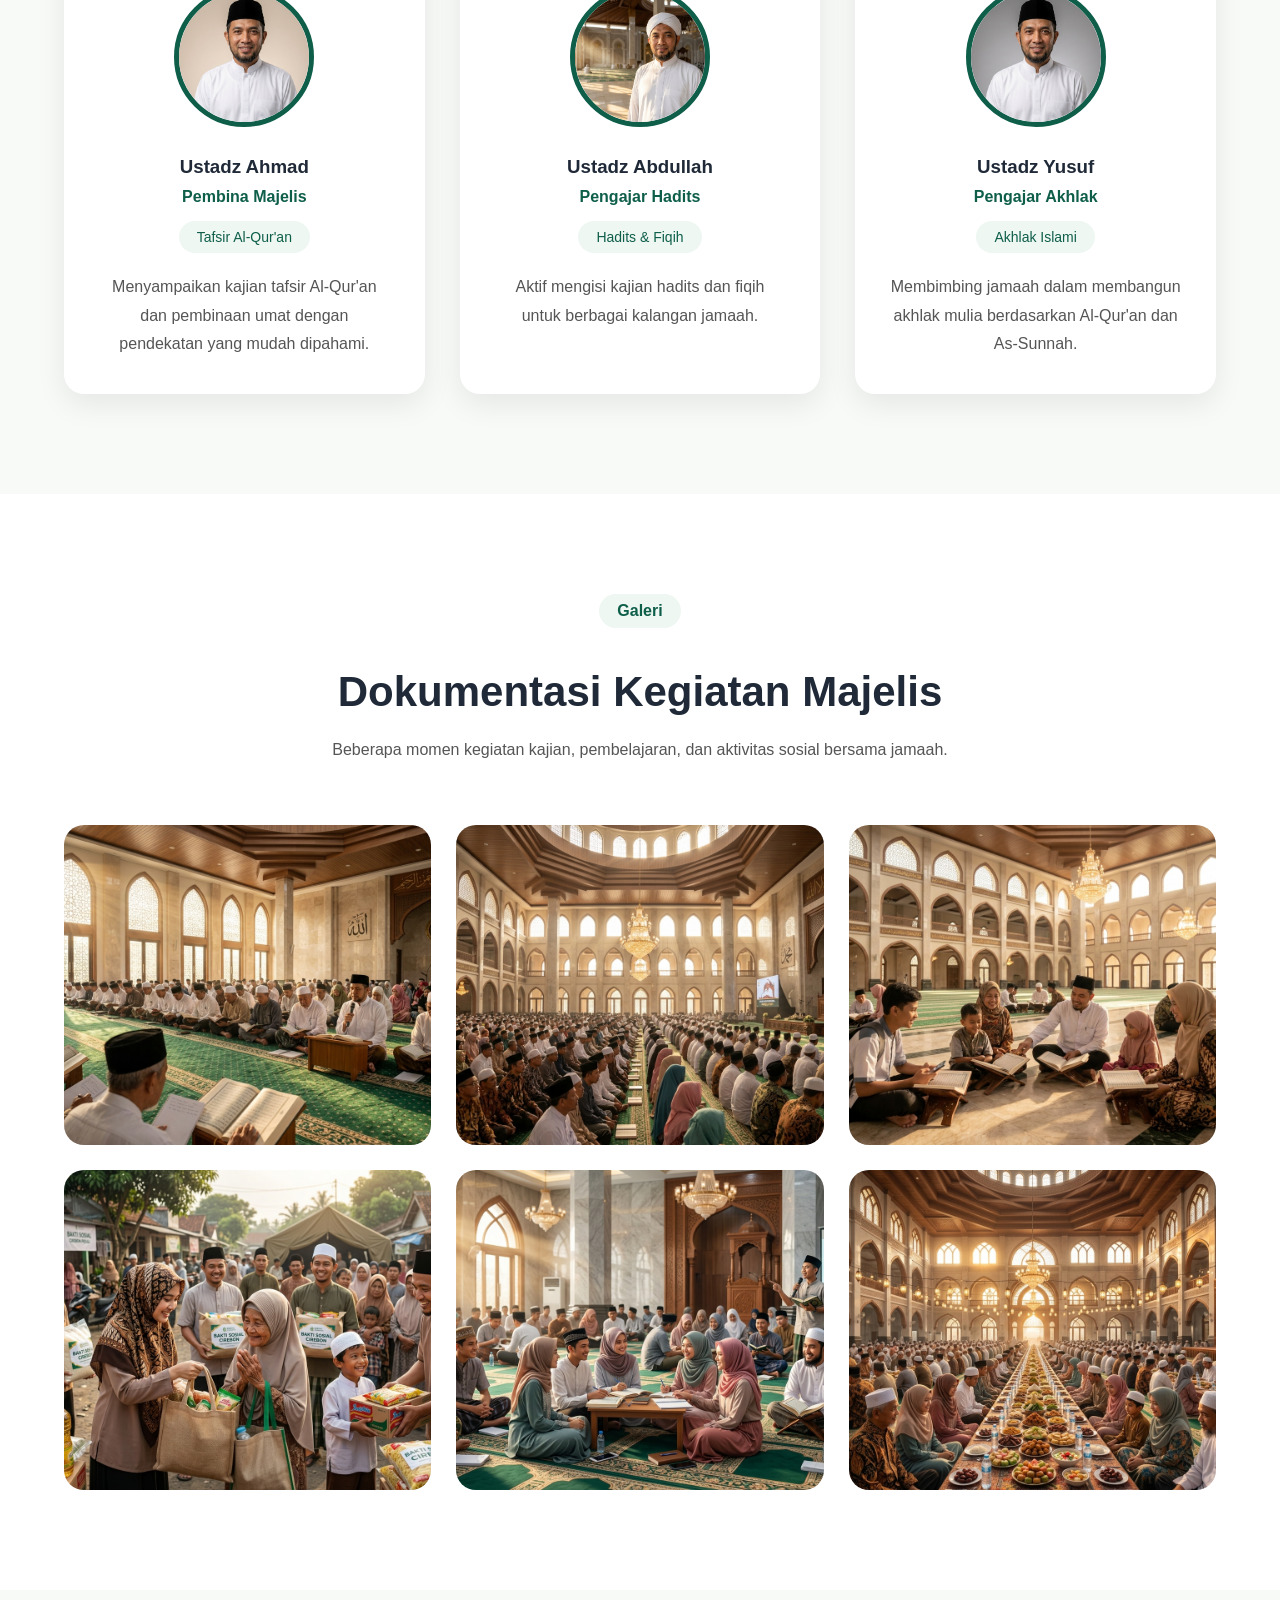
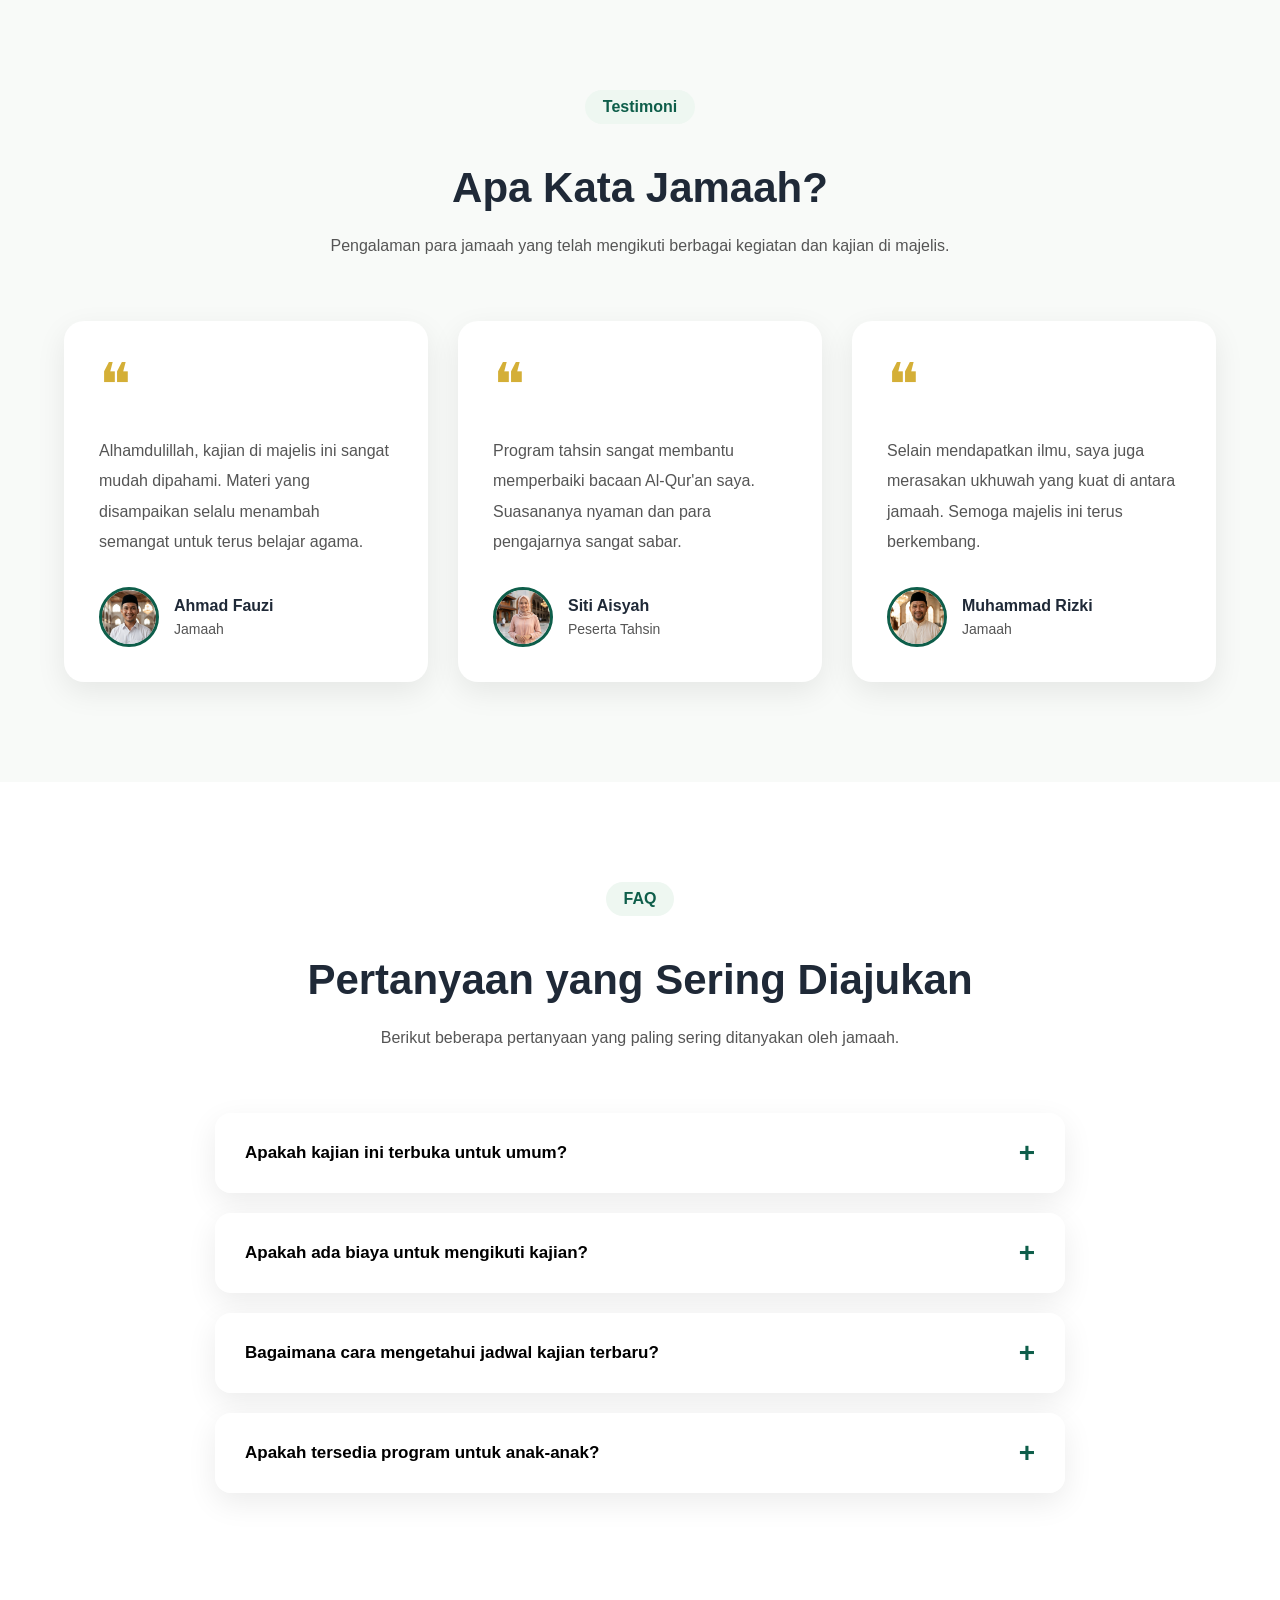
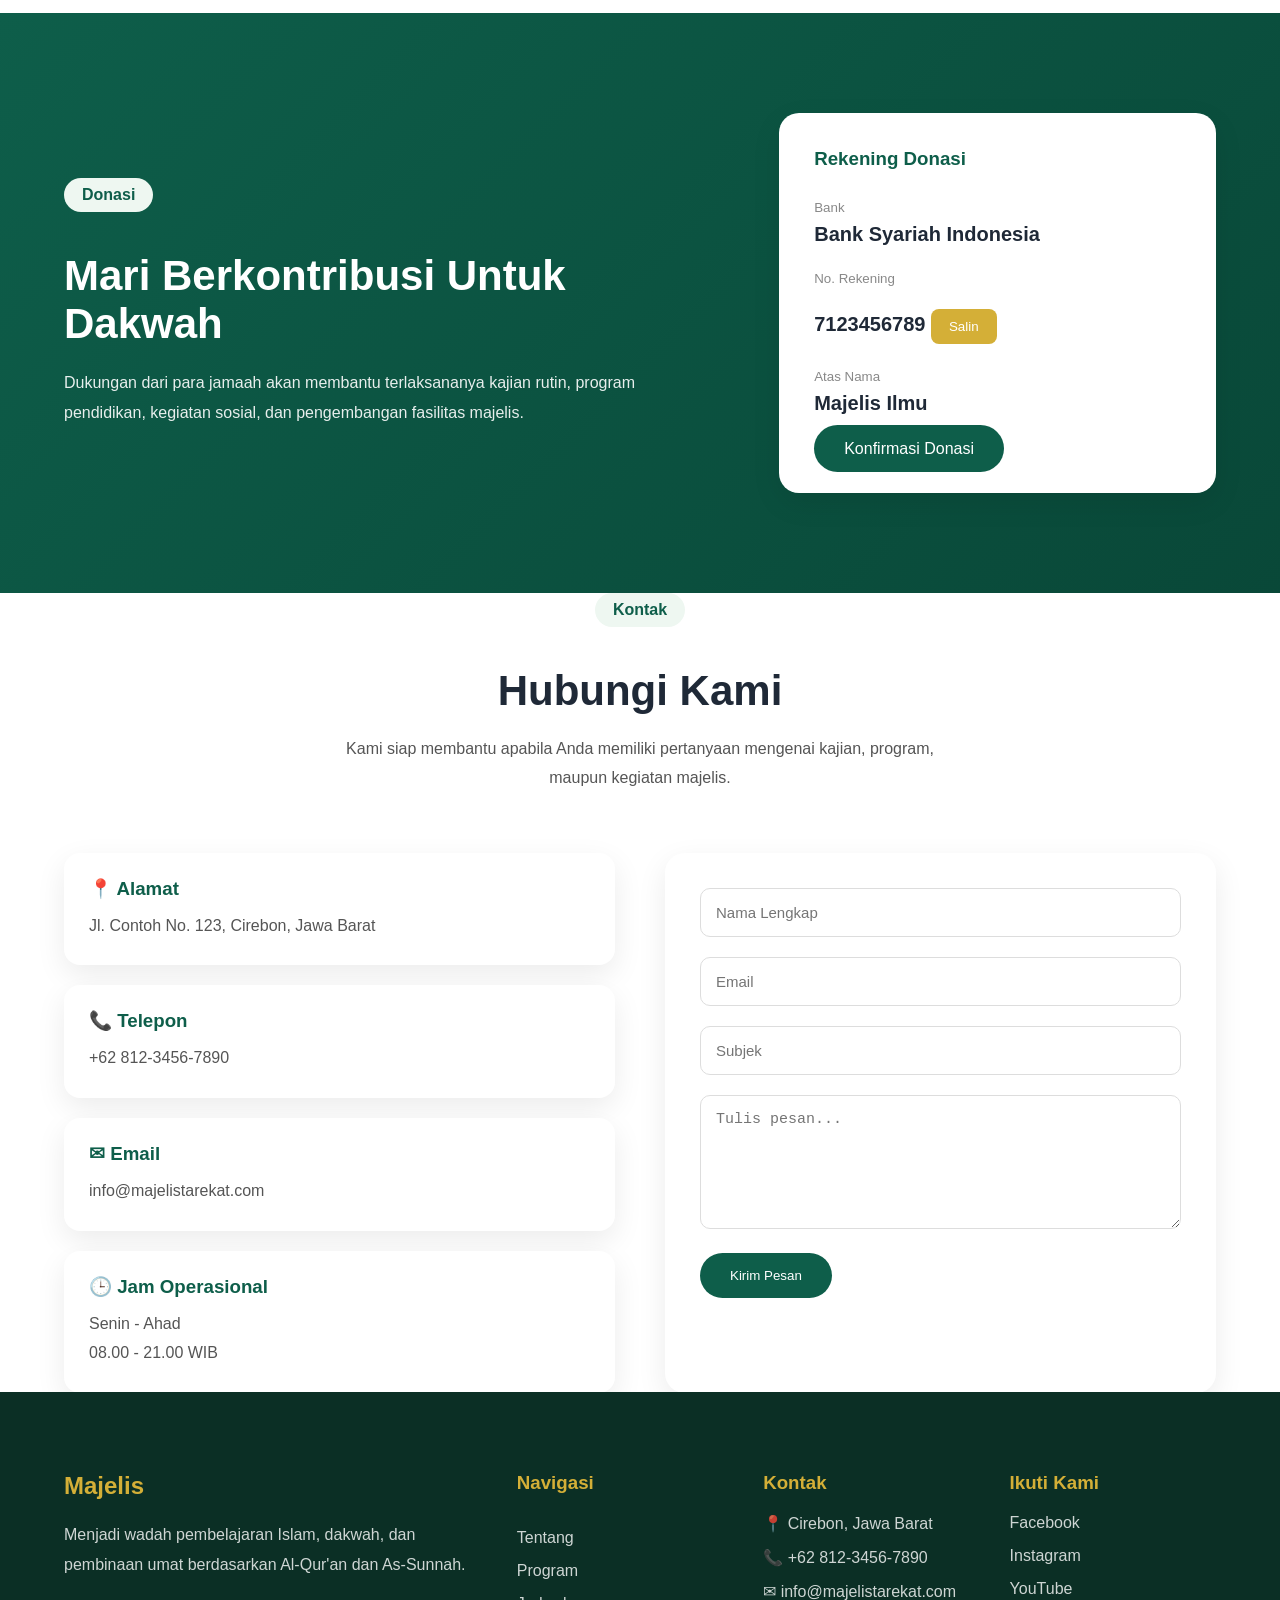
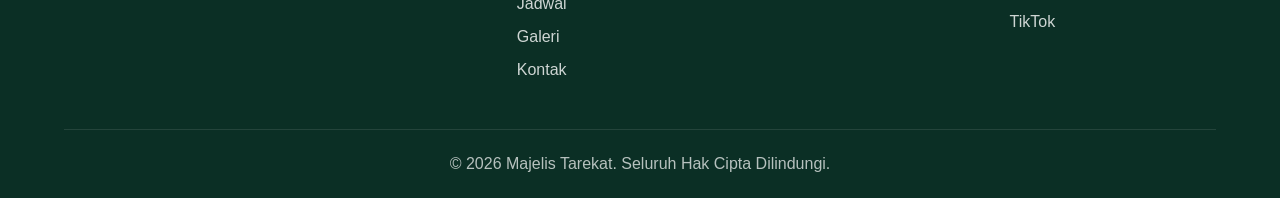
==== commit 21ea94bf: "index.html" ====
--- a/index.html
+++ b/index.html
@@ -17,6 +17,7 @@
     <div id="app"></div>
 
     <script type="module" src="js/app.js"></script>
+    <script type="module" src="js/utils/animation.js"></script>
 
 </body>
-</html>+</html>
--- a/css/style.css
+++ b/css/style.css
@@ -1,3 +1,5 @@
+
+
 *{
     margin:0;
     padding:0;
--- a/css/components.css
+++ b/css/components.css
@@ -1,58 +1,102 @@
+html,
+body {
+    width: 100%;
+    max-width: 100%;
+    overflow-x: hidden;
+}
+
 /* ===========================
-        NAVBAR
+
+*        NAVBAR*
+
 =========================== */
 
 .navbar{
+
     width:100%;
+
     position:sticky;
+
     top:0;
+
     z-index:999;
+
     background:var(--white);
+
     box-shadow:var(--shadow);
+
 }
 
 .navbar .container{
+
     display:flex;
+
     justify-content:space-between;
+
     align-items:center;
+
     height:80px;
+
 }
 
 .logo{
-    font-size:28px;
+
+    font-size:25px;
+
     font-weight:bold;
+
     color:var(--primary);
+
 }
 
 .nav-menu{
+
     display:flex;
+
     gap:35px;
+
 }
 
 .nav-menu a{
+
     color:var(--dark);
+
     font-weight:500;
+
     transition:var(--transition);
+
 }
 
 .nav-menu a:hover{
+
     color:var(--primary);
+
 }
 
 .btn-donasi{
+
     background:var(--primary);
+
     color:white;
+
     padding:12px 22px;
+
     border-radius:50px;
+
     transition:var(--transition);
+
 }
 
 .btn-donasi:hover{
+
     background:var(--primary-dark);
+
 }
 
 /*=========================
-        HAMBURGER
+
+*        HAMBURGER*
+
 ==========================*/
 
 .hamburger{
@@ -522,6 +566,1801 @@
 }
 
 /* ===========================
+        OPERATIONAL
+=========================== */
+
+.operational{
+
+    padding:100px 0;
+
+    background:#f8faf8;
+
+}
+
+
+/* ===========================
+        HEADER
+=========================== */
+
+.operational-header{
+
+    max-width:750px;
+
+    margin-left:auto;
+    margin-right:auto;
+
+}
+
+.operational-header h2{
+
+    color:var(--dark);
+
+}
+
+
+/* ===========================
+        GRID
+=========================== */
+
+.operational-grid{
+
+    display:grid;
+
+    grid-template-columns:repeat(2, 1fr);
+
+    gap:30px;
+
+}
+
+
+/* ===========================
+        CARD
+=========================== */
+
+.operational-card{
+
+    position:relative;
+
+    display:flex;
+
+    align-items:flex-start;
+
+    gap:25px;
+
+    padding:35px;
+
+    background:#fff;
+
+    border-radius:20px;
+
+    box-shadow:var(--shadow);
+
+    border:1px solid transparent;
+
+    overflow:hidden;
+
+    transition:
+        transform .35s ease,
+        box-shadow .35s ease,
+        border-color .35s ease;
+
+}
+
+
+/* Decorative element */
+
+.operational-card::before{
+
+    content:"";
+
+    position:absolute;
+
+    width:120px;
+
+    height:120px;
+
+    right:-55px;
+
+    top:-55px;
+
+    background:rgba(14,94,74,.06);
+
+    border-radius:50%;
+
+    transition:.4s ease;
+
+}
+
+
+/* Hover */
+
+.operational-card:hover{
+
+    transform:translateY(-8px);
+
+    box-shadow:
+        0 18px 40px rgba(0,0,0,.10);
+
+    border-color:rgba(14,94,74,.12);
+
+}
+
+.operational-card:hover::before{
+
+    transform:scale(1.5);
+
+}
+
+
+/* ===========================
+        ICON
+=========================== */
+
+.operational-icon{
+
+    position:relative;
+
+    flex-shrink:0;
+
+    width:70px;
+
+    height:70px;
+
+    display:flex;
+
+    justify-content:center;
+
+    align-items:center;
+
+    background:#eef7f1;
+
+    border-radius:18px;
+
+    color:var(--primary);
+
+    transition:
+        transform .35s ease,
+        background .35s ease;
+
+}
+
+.operational-icon span{
+
+    font-size:32px;
+
+    line-height:1;
+
+}
+
+.operational-card:hover .operational-icon{
+
+    transform:
+        translateY(-4px)
+        rotate(-3deg);
+
+    background:var(--primary);
+
+}
+
+
+/* ===========================
+        CONTENT
+=========================== */
+
+.operational-content{
+
+    position:relative;
+
+    flex:1;
+
+}
+
+.operational-content h3{
+
+    margin-bottom:12px;
+
+    font-size:22px;
+
+    color:var(--dark);
+
+    transition:.3s ease;
+
+}
+
+.operational-card:hover
+.operational-content h3{
+
+    color:var(--primary);
+
+}
+
+.operational-content p{
+
+    color:var(--text);
+
+    line-height:1.8;
+
+    font-size:16px;
+
+}
+
+
+/* ===========================
+        SCROLL ANIMATION
+=========================== */
+
+.operational .reveal{
+
+    opacity:0;
+
+    transform:translateY(50px);
+
+    transition:
+        opacity .8s ease,
+        transform .8s ease;
+
+}
+
+.operational .reveal.active{
+
+    opacity:1;
+
+    transform:translateY(0);
+
+}
+
+
+/* Stagger animation */
+
+.operational-card:nth-child(1){
+
+    transition-delay:.1s;
+
+}
+
+.operational-card:nth-child(2){
+
+    transition-delay:.2s;
+
+}
+
+.operational-card:nth-child(3){
+
+    transition-delay:.3s;
+
+}
+
+.operational-card:nth-child(4){
+
+    transition-delay:.4s;
+
+}
+
+/* ==================================================
+   WAKAF TANAH
+================================================== */
+
+.waqf {
+    padding: 100px 0;
+    background: var(--bg-primary);
+}
+
+
+/* ==================================================
+   HEADER
+================================================== */
+
+.waqf-header {
+    max-width: 760px;
+    margin: 0 auto 60px;
+    text-align: center;
+}
+
+.waqf-header .section-label {
+    display: inline-block;
+    margin-bottom: 14px;
+
+    font-size: 0.85rem;
+    font-weight: 700;
+
+    letter-spacing: 1.5px;
+    text-transform: uppercase;
+
+    color: var(--primary-color);
+}
+
+.waqf-header h2 {
+    margin-bottom: 18px;
+
+    font-size: clamp(2rem, 4vw, 3rem);
+    line-height: 1.2;
+
+    color: var(--text-primary);
+}
+
+.waqf-header p {
+    max-width: 680px;
+    margin: 0 auto;
+
+    font-size: 1rem;
+    line-height: 1.8;
+
+    color: var(--text-secondary);
+}
+
+
+/* ==================================================
+   CONTENT
+================================================== */
+
+.waqf-content {
+    display: grid;
+
+    grid-template-columns: 1.1fr 0.9fr;
+
+    gap: 40px;
+
+    align-items: stretch;
+}
+
+
+/* ==================================================
+   IMAGE
+================================================== */
+
+.waqf-image {
+    position: relative;
+
+    min-height: 500px;
+
+    overflow: hidden;
+
+    border-radius: 24px;
+
+    background: var(--bg-secondary);
+}
+
+.waqf-image img {
+    width: 100%;
+    height: 100%;
+
+    object-fit: cover;
+
+    display: block;
+
+    transition: transform 0.6s ease;
+}
+
+.waqf-image:hover img {
+    transform: scale(1.05);
+}
+
+
+/* Image Overlay */
+
+.waqf-image-overlay {
+    position: absolute;
+
+    left: 24px;
+    bottom: 24px;
+
+    padding: 10px 18px;
+
+    border-radius: 50px;
+
+    background: rgba(0, 0, 0, 0.65);
+
+    backdrop-filter: blur(8px);
+
+    color: #fff;
+
+    font-size: 0.85rem;
+    font-weight: 600;
+}
+
+
+/* ==================================================
+   INFO CARD
+================================================== */
+
+.waqf-info {
+    display: flex;
+
+    flex-direction: column;
+
+    justify-content: center;
+
+    padding: 40px;
+
+    border-radius: 24px;
+
+    background: var(--bg-secondary);
+
+    border: 1px solid var(--border-color);
+
+    box-shadow: var(--shadow-sm);
+}
+
+
+/* ==================================================
+   INFO HEADER
+================================================== */
+
+.waqf-badge {
+    display: inline-flex;
+
+    width: fit-content;
+
+    margin-bottom: 18px;
+
+    padding: 7px 14px;
+
+    border-radius: 50px;
+
+    background: var(--primary-color);
+
+    color: #fff;
+
+    font-size: 0.75rem;
+    font-weight: 700;
+
+    letter-spacing: 0.8px;
+
+    text-transform: uppercase;
+}
+
+.waqf-info-header h3 {
+    margin: 0;
+
+    font-size: clamp(1.5rem, 3vw, 2.1rem);
+
+    line-height: 1.3;
+
+    color: var(--text-primary);
+}
+
+
+/* ==================================================
+   AMOUNT
+================================================== */
+
+.waqf-amount {
+    display: grid;
+
+    grid-template-columns: 1fr 1fr;
+
+    gap: 20px;
+
+    margin-top: 35px;
+}
+
+.waqf-amount-item {
+    display: flex;
+
+    flex-direction: column;
+
+    gap: 8px;
+}
+
+.waqf-amount-label {
+    font-size: 0.85rem;
+
+    color: var(--text-secondary);
+}
+
+.waqf-amount-item strong {
+    font-size: 1.25rem;
+
+    color: var(--text-primary);
+}
+
+
+/* ==================================================
+   PROGRESS
+================================================== */
+
+.waqf-progress {
+    margin-top: 35px;
+}
+
+.waqf-progress-header {
+    display: flex;
+
+    justify-content: space-between;
+    align-items: center;
+
+    margin-bottom: 10px;
+
+    font-size: 0.9rem;
+
+    color: var(--text-secondary);
+}
+
+.waqf-progress-header strong {
+    color: var(--primary-color);
+}
+
+
+/* Progress Bar */
+
+.waqf-progress-bar {
+    width: 100%;
+    height: 10px;
+
+    overflow: hidden;
+
+    border-radius: 50px;
+
+    background: var(--border-color);
+}
+
+.waqf-progress-bar span {
+    display: block;
+
+    height: 100%;
+
+    border-radius: inherit;
+
+    background: var(--primary-color);
+
+    transition: width 1s ease;
+}
+
+
+/* ==================================================
+   BUTTON
+================================================== */
+
+.waqf-button {
+    display: inline-flex;
+
+    width: fit-content;
+
+    align-items: center;
+    justify-content: center;
+
+    gap: 8px;
+
+    margin-top: 35px;
+
+    padding: 13px 24px;
+
+    border-radius: 10px;
+
+    text-decoration: none;
+
+    font-size: 0.95rem;
+    font-weight: 600;
+
+    transition:
+        transform 0.3s ease,
+        box-shadow 0.3s ease;
+}
+
+.waqf-button:hover {
+    transform: translateY(-3px);
+
+    box-shadow: var(--shadow-md);
+}
+
+
+/* ==================================================
+   NOTE
+================================================== */
+
+.waqf-note {
+    max-width: 700px;
+
+    margin: 35px auto 0;
+
+    text-align: center;
+}
+
+.waqf-note p {
+    margin: 0;
+
+    font-size: 0.9rem;
+
+    line-height: 1.7;
+
+    color: var(--text-secondary);
+}
+
+
+/* ==================================================
+   DETAILS
+================================================== */
+
+.waqf-details {
+    display: grid;
+
+    grid-template-columns:
+        repeat(3, 1fr);
+
+    gap: 20px;
+
+    margin-top: 40px;
+}
+
+.waqf-detail-item {
+    display: flex;
+
+    align-items: center;
+
+    gap: 15px;
+
+    padding: 20px;
+
+    border-radius: 16px;
+
+    background: var(--bg-secondary);
+
+    border: 1px solid var(--border-color);
+}
+
+.waqf-detail-icon {
+    display: flex;
+
+    align-items: center;
+    justify-content: center;
+
+    width: 42px;
+    height: 42px;
+
+    flex-shrink: 0;
+
+    border-radius: 12px;
+
+    background: var(--primary-light);
+
+    font-size: 1.1rem;
+}
+
+.waqf-detail-item div {
+    display: flex;
+
+    flex-direction: column;
+
+    gap: 4px;
+}
+
+.waqf-detail-item div span {
+    font-size: 0.75rem;
+
+    color: var(--text-secondary);
+}
+
+.waqf-detail-item div strong {
+    font-size: 0.9rem;
+
+    color: var(--text-primary);
+}
+
+/* ==================================================
+   PEMBANGUNAN PONDOK PESANTREN
+================================================== */
+
+.pondok {
+    padding: 100px 0;
+    background: var(--bg-primary);
+}
+
+
+/* ==================================================
+   HEADER
+================================================== */
+
+.pondok-header {
+    max-width: 760px;
+    margin: 0 auto 60px;
+    text-align: center;
+}
+
+.pondok-header .section-label {
+    display: inline-block;
+    margin-bottom: 14px;
+
+    font-size: 0.85rem;
+    font-weight: 700;
+
+    letter-spacing: 1.5px;
+    text-transform: uppercase;
+
+    color: var(--primary-color);
+}
+
+.pondok-header h2 {
+    margin-bottom: 18px;
+
+    font-size: clamp(2rem, 4vw, 3rem);
+    line-height: 1.2;
+
+    color: var(--text-primary);
+}
+
+.pondok-header p {
+    max-width: 680px;
+    margin: 0 auto;
+
+    font-size: 1rem;
+    line-height: 1.8;
+
+    color: var(--text-secondary);
+}
+
+
+/* ==================================================
+   CONTENT
+================================================== */
+
+.pondok-content {
+    display: grid;
+
+    grid-template-columns: 1.1fr 0.9fr;
+
+    gap: 40px;
+
+    align-items: stretch;
+}
+
+
+/* ==================================================
+   IMAGE
+================================================== */
+
+.pondok-image {
+    position: relative;
+
+    min-height: 500px;
+
+    overflow: hidden;
+
+    border-radius: 24px;
+
+    background: var(--bg-secondary);
+}
+
+.pondok-image img {
+    width: 100%;
+    height: 100%;
+
+    display: block;
+
+    object-fit: cover;
+
+    transition: transform 0.6s ease;
+}
+
+.pondok-image:hover img {
+    transform: scale(1.05);
+}
+
+
+.pondok-image-overlay {
+    position: absolute;
+
+    left: 24px;
+    bottom: 24px;
+
+    padding: 10px 18px;
+
+    border-radius: 50px;
+
+    background: rgba(0, 0, 0, 0.65);
+
+    backdrop-filter: blur(8px);
+
+    color: #fff;
+
+    font-size: 0.85rem;
+    font-weight: 600;
+}
+
+
+/* ==================================================
+   INFO
+================================================== */
+
+.pondok-info {
+    display: flex;
+
+    flex-direction: column;
+
+    justify-content: center;
+
+    padding: 40px;
+
+    border-radius: 24px;
+
+    background: var(--bg-secondary);
+
+    border: 1px solid var(--border-color);
+
+    box-shadow: var(--shadow-sm);
+}
+
+
+/* ==================================================
+   INFO HEADER
+================================================== */
+
+.pondok-badge {
+    display: inline-flex;
+
+    width: fit-content;
+
+    margin-bottom: 18px;
+
+    padding: 7px 14px;
+
+    border-radius: 50px;
+
+    background: var(--primary-color);
+
+    color: #fff;
+
+    font-size: 0.75rem;
+    font-weight: 700;
+
+    letter-spacing: 0.8px;
+
+    text-transform: uppercase;
+}
+
+.pondok-info-header h3 {
+    margin: 0;
+
+    font-size: clamp(1.5rem, 3vw, 2.1rem);
+
+    line-height: 1.3;
+
+    color: var(--text-primary);
+}
+
+
+/* ==================================================
+   AMOUNT
+================================================== */
+
+.pondok-amount {
+    display: grid;
+
+    grid-template-columns: 1fr 1fr;
+
+    gap: 20px;
+
+    margin-top: 35px;
+}
+
+.pondok-amount-item {
+    display: flex;
+
+    flex-direction: column;
+
+    gap: 8px;
+}
+
+.pondok-amount-label {
+    font-size: 0.85rem;
+
+    color: var(--text-secondary);
+}
+
+.pondok-amount-item strong {
+    font-size: 1.25rem;
+
+    color: var(--text-primary);
+}
+
+
+/* ==================================================
+   PROGRESS
+================================================== */
+
+.pondok-progress {
+    margin-top: 35px;
+}
+
+.pondok-progress-header {
+    display: flex;
+
+    justify-content: space-between;
+    align-items: center;
+
+    margin-bottom: 10px;
+
+    font-size: 0.9rem;
+
+    color: var(--text-secondary);
+}
+
+.pondok-progress-header strong {
+    color: var(--primary-color);
+}
+
+
+.pondok-progress-bar {
+    width: 100%;
+    height: 10px;
+
+    overflow: hidden;
+
+    border-radius: 50px;
+
+    background: var(--border-color);
+}
+
+.pondok-progress-bar span {
+    display: block;
+
+    height: 100%;
+
+    border-radius: inherit;
+
+    background: var(--primary-color);
+
+    transition: width 1s ease;
+}
+
+
+/* ==================================================
+   BUTTON
+================================================== */
+
+.pondok-button {
+    display: inline-flex;
+
+    width: fit-content;
+
+    align-items: center;
+    justify-content: center;
+
+    gap: 8px;
+
+    margin-top: 35px;
+
+    padding: 13px 24px;
+
+    border-radius: 10px;
+
+    text-decoration: none;
+
+    font-size: 0.95rem;
+    font-weight: 600;
+
+    transition:
+        transform 0.3s ease,
+        box-shadow 0.3s ease;
+}
+
+.pondok-button:hover {
+    transform: translateY(-3px);
+
+    box-shadow: var(--shadow-md);
+}
+
+
+/* ==================================================
+   NOTE
+================================================== */
+
+.pondok-note {
+    max-width: 700px;
+
+    margin: 35px auto 0;
+
+    text-align: center;
+}
+
+.pondok-note p {
+    margin: 0;
+
+    font-size: 0.9rem;
+
+    line-height: 1.7;
+
+    color: var(--text-secondary);
+}
+
+
+/* ==================================================
+   DETAILS
+================================================== */
+
+.pondok-details {
+    display: grid;
+
+    grid-template-columns: repeat(3, 1fr);
+
+    gap: 20px;
+
+    margin-top: 40px;
+}
+
+.pondok-detail-item {
+    display: flex;
+
+    align-items: center;
+
+    gap: 15px;
+
+    padding: 20px;
+
+    border-radius: 16px;
+
+    background: var(--bg-secondary);
+
+    border: 1px solid var(--border-color);
+}
+
+.pondok-detail-icon {
+    display: flex;
+
+    align-items: center;
+    justify-content: center;
+
+    width: 42px;
+    height: 42px;
+
+    flex-shrink: 0;
+
+    border-radius: 12px;
+
+    background: var(--primary-light);
+
+    font-size: 1.1rem;
+}
+
+.pondok-detail-item div {
+    display: flex;
+
+    flex-direction: column;
+
+    gap: 4px;
+}
+
+.pondok-detail-item div span {
+    font-size: 0.75rem;
+
+    color: var(--text-secondary);
+}
+
+.pondok-detail-item div strong {
+    font-size: 0.9rem;
+
+    color: var(--text-primary);
+}
+
+/* ==================================================
+   PHBI
+   PERINGATAN HARI BESAR ISLAM
+================================================== */
+
+.phbi {
+    width: 100%;
+    min-height: 100vh;
+}
+
+.phbi .container {
+    width: 100%;
+    max-width: 1200px;
+    margin: 0 auto;
+    padding: 0 20px;
+}
+
+
+/* ==================================================
+   HEADER
+================================================== */
+
+.phbi-header {
+    max-width: 760px;
+
+    margin: 0 auto 60px;
+
+    text-align: center;
+}
+
+.phbi-header .section-label {
+    display: inline-block;
+
+    margin-bottom: 14px;
+
+    font-size: 0.85rem;
+    font-weight: 700;
+
+    letter-spacing: 1.5px;
+
+    text-transform: uppercase;
+
+    color: var(--primary-color);
+}
+
+.phbi-header h2 {
+    margin-bottom: 18px;
+
+    font-size: clamp(2rem, 4vw, 3rem);
+
+    line-height: 1.2;
+
+    color: var(--text-primary);
+}
+
+.phbi-header p {
+    max-width: 680px;
+
+    margin: 0 auto;
+
+    font-size: 1rem;
+
+    line-height: 1.8;
+
+    color: var(--text-secondary);
+}
+
+
+/* ==================================================
+   GRID
+================================================== */
+
+.phbi-grid {
+    display: grid;
+
+    grid-template-columns:
+        repeat(3, 1fr);
+
+    gap: 24px;
+}
+
+
+/* ==================================================
+   CARD
+================================================== */
+
+.phbi-card {
+    position: relative;
+
+    display: flex;
+
+    flex-direction: column;
+
+    padding: 30px;
+
+    min-height: 420px;
+
+    border-radius: 22px;
+
+    background: var(--bg-primary);
+
+    border: 1px solid var(--border-color);
+
+    box-shadow: var(--shadow-sm);
+
+    overflow: hidden;
+
+    transition:
+        transform 0.3s ease,
+        box-shadow 0.3s ease;
+}
+
+.phbi-card:hover {
+    transform: translateY(-7px);
+
+    box-shadow: var(--shadow-md);
+}
+
+
+/* ==================================================
+   ICON
+================================================== */
+
+.phbi-card-icon {
+    display: flex;
+
+    align-items: center;
+    justify-content: center;
+
+    width: 58px;
+    height: 58px;
+
+    margin-bottom: 25px;
+
+    border-radius: 16px;
+
+    background: var(--primary-light);
+
+    font-size: 1.5rem;
+}
+
+
+/* ==================================================
+   DATE
+================================================== */
+
+.phbi-date {
+    display: flex;
+
+    flex-direction: column;
+
+    gap: 3px;
+
+    margin-bottom: 20px;
+}
+
+.phbi-date strong {
+    font-size: 2rem;
+
+    line-height: 1;
+
+    color: var(--primary-color);
+}
+
+.phbi-date span {
+    font-size: 0.7rem;
+
+    font-weight: 700;
+
+    letter-spacing: 1px;
+
+    color: var(--text-secondary);
+}
+
+
+/* ==================================================
+   CONTENT
+================================================== */
+
+.phbi-card-content h3 {
+    margin-bottom: 12px;
+
+    font-size: 1.25rem;
+
+    line-height: 1.4;
+
+    color: var(--text-primary);
+}
+
+.phbi-card-content p {
+    margin: 0;
+
+    font-size: 0.9rem;
+
+    line-height: 1.7;
+
+    color: var(--text-secondary);
+}
+
+
+/* ==================================================
+   BUTTON
+================================================== */
+
+.phbi-button {
+    display: flex;
+
+    align-items: center;
+    justify-content: space-between;
+
+    width: 100%;
+
+    margin-top: auto;
+    padding-top: 25px;
+
+    border: none;
+
+    background: transparent;
+
+    color: var(--primary-color);
+
+    font-family: inherit;
+
+    font-size: 0.85rem;
+
+    font-weight: 700;
+
+    cursor: pointer;
+
+    text-align: left;
+}
+
+.phbi-button span {
+    font-size: 1.1rem;
+
+    transition: transform 0.3s ease;
+}
+
+.phbi-button:hover span {
+    transform: translateX(5px);
+}
+
+
+/* ==================================================
+   FOOTER
+================================================== */
+
+.phbi-footer {
+    margin-top: 40px;
+
+    text-align: center;
+}
+
+.phbi-footer p {
+    margin: 0;
+
+    font-size: 0.8rem;
+
+    color: var(--text-secondary);
+}
+
+/* ==================================================
+   FINANCIAL SECTION
+================================================== */
+
+.financial {
+    padding: 100px 0;
+    background: linear-gradient(
+        180deg,
+        #f8fffb 0%,
+        #ffffff 50%,
+        #f7fcf9 100%
+    );
+}
+
+/* ==================== HEADER ==================== */
+
+.financial-header {
+    max-width: 720px;
+    margin: 0 auto 50px;
+    text-align: center;
+}
+
+.financial-header .section-label {
+    display: inline-block;
+    margin-bottom: 12px;
+    padding: 7px 16px;
+
+    color: #16805c;
+    background: #e7f7ef;
+
+    border-radius: 30px;
+
+    font-size: 13px;
+    font-weight: 700;
+    letter-spacing: 0.8px;
+    text-transform: uppercase;
+}
+
+.financial-header h2 {
+    margin-bottom: 16px;
+
+    color: #123b2d;
+
+    font-size: 36px;
+    font-weight: 750;
+    line-height: 1.2;
+}
+
+.financial-header p {
+    color: #6b7f76;
+
+    font-size: 15px;
+    line-height: 1.8;
+}
+
+
+/* ==================== SUMMARY ==================== */
+
+.financial-summary {
+    display: grid;
+    grid-template-columns: repeat(3, 1fr);
+    gap: 22px;
+
+    margin-bottom: 50px;
+}
+
+.financial-summary-card {
+    position: relative;
+
+    display: flex;
+    align-items: center;
+    gap: 18px;
+
+    padding: 25px;
+
+    background: #ffffff;
+
+    border: 1px solid #e5eee9;
+    border-radius: 18px;
+
+    box-shadow:
+        0 10px 30px rgba(20, 75, 55, 0.06);
+
+    overflow: hidden;
+
+    transition:
+        transform 0.3s ease,
+        box-shadow 0.3s ease;
+}
+
+.financial-summary-card::before {
+    content: "";
+
+    position: absolute;
+    left: 0;
+    top: 0;
+    bottom: 0;
+
+    width: 4px;
+}
+
+.financial-summary-card:hover {
+    transform: translateY(-5px);
+
+    box-shadow:
+        0 15px 35px rgba(20, 75, 55, 0.1);
+}
+
+
+/* ==================== SUMMARY ICON ==================== */
+
+.financial-summary-icon {
+    width: 52px;
+    height: 52px;
+
+    display: flex;
+    align-items: center;
+    justify-content: center;
+
+    flex-shrink: 0;
+
+    border-radius: 14px;
+
+    font-size: 25px;
+    font-weight: 700;
+}
+
+
+/* PEMASUKAN */
+
+.financial-summary-card.income::before {
+    background: #15956b;
+}
+
+.financial-summary-card.income
+.financial-summary-icon {
+    color: #15956b;
+    background: #e6f8f0;
+}
+
+
+/* PENGELUARAN */
+
+.financial-summary-card.expense::before {
+    background: #dc6b6b;
+}
+
+.financial-summary-card.expense
+.financial-summary-icon {
+    color: #dc6b6b;
+    background: #fff0f0;
+}
+
+
+/* SALDO */
+
+.financial-summary-card.balance::before {
+    background: #d7a83e;
+}
+
+.financial-summary-card.balance
+.financial-summary-icon {
+    color: #b98518;
+    background: #fff7df;
+}
+
+
+/* ==================== SUMMARY TEXT ==================== */
+
+.financial-summary-label {
+    display: block;
+
+    margin-bottom: 6px;
+
+    color: #788b83;
+
+    font-size: 13px;
+    font-weight: 600;
+}
+
+.financial-summary-card strong {
+    display: block;
+
+    color: #173f31;
+
+    font-size: 21px;
+    font-weight: 750;
+}
+
+
+/* ==================== FINANCIAL BOX ==================== */
+
+.financial-section {
+    margin-bottom: 35px;
+
+    background: #ffffff;
+
+    border: 1px solid #e5eee9;
+    border-radius: 20px;
+
+    box-shadow:
+        0 10px 35px rgba(20, 75, 55, 0.055);
+
+    overflow: hidden;
+}
+
+
+/* ==================== SECTION HEADER ==================== */
+
+.financial-section-header {
+    display: flex;
+    align-items: center;
+    justify-content: space-between;
+
+    padding: 25px 28px;
+
+    border-bottom: 1px solid #edf2ef;
+
+    background: linear-gradient(
+        135deg,
+        #ffffff 0%,
+        #f8fcfa 100%
+    );
+}
+
+.financial-section-label {
+    display: block;
+
+    margin-bottom: 5px;
+
+    color: #15956b;
+
+    font-size: 12px;
+    font-weight: 700;
+    letter-spacing: 0.7px;
+    text-transform: uppercase;
+}
+
+.financial-section-header h3 {
+    margin: 0;
+
+    color: #173f31;
+
+    font-size: 21px;
+    font-weight: 700;
+}
+
+.financial-section-header > strong {
+    color: #15956b;
+
+    font-size: 18px;
+    font-weight: 750;
+}
+
+
+/* ==================== TABLE ==================== */
+
+.financial-table-wrapper {
+    width: 100%;
+    overflow-x: auto;
+}
+
+.financial-table {
+    width: 100%;
+
+    border-collapse: collapse;
+
+    font-size: 14px;
+}
+
+.financial-table thead {
+    background: #123f30;
+}
+
+.financial-table th {
+    padding: 15px 20px;
+
+    color: #ffffff;
+
+    font-size: 12px;
+    font-weight: 700;
+
+    text-align: left;
+    text-transform: uppercase;
+    letter-spacing: 0.5px;
+
+    white-space: nowrap;
+}
+
+.financial-table td {
+    padding: 17px 20px;
+
+    color: #52665e;
+
+    border-bottom: 1px solid #edf2ef;
+
+    vertical-align: middle;
+}
+
+.financial-table tbody tr {
+    transition: background 0.2s ease;
+}
+
+.financial-table tbody tr:hover {
+    background: #f4fbf7;
+}
+
+.financial-table tbody tr:last-child td {
+    border-bottom: none;
+}
+
+
+/* ==================== AMOUNT ==================== */
+
+.financial-table .amount {
+    color: #15956b;
+
+    font-weight: 750;
+
+    white-space: nowrap;
+}
+
+
+/* ==================== CATEGORY ==================== */
+
+.financial-category {
+    display: inline-flex;
+    align-items: center;
+
+    padding: 6px 11px;
+
+    border-radius: 20px;
+
+    font-size: 11px;
+    font-weight: 700;
+
+    white-space: nowrap;
+}
+
+.income-category {
+    color: #16805c;
+    background: #e5f7ef;
+}
+
+.expense-category {
+    color: #b85a5a;
+    background: #fff0f0;
+}
+
+
+/* ==================== NOTE ==================== */
+
+.financial-note {
+    display: flex;
+    align-items: flex-start;
+    gap: 12px;
+
+    margin-top: 25px;
+    padding: 18px 20px;
+
+    background: #f1faf6;
+
+    border: 1px solid #dcefe6;
+    border-radius: 14px;
+}
+
+.financial-note span {
+    font-size: 18px;
+}
+
+.financial-note p {
+    margin: 0;
+
+    color: #60756c;
+
+    font-size: 13px;
+    line-height: 1.7;
+}
+
+
+/* ==================================================
+   RESPONSIVE
+================================================== */
+
+@media (max-width: 900px) {
+
+    .financial {
+        padding: 80px 0;
+    }
+
+    .financial-summary {
+        grid-template-columns: 1fr;
+    }
+
+    .financial-header h2 {
+        font-size: 32px;
+    }
+}
+
+
+@media (max-width: 600px) {
+
+    .financial {
+        padding: 65px 0;
+    }
+
+    .financial-header {
+        margin-bottom: 35px;
+    }
+
+    .financial-header h2 {
+        font-size: 27px;
+    }
+
+    .financial-header p {
+        font-size: 14px;
+    }
+
+    .financial-summary {
+        gap: 15px;
+        margin-bottom: 35px;
+    }
+
+    .financial-summary-card {
+        padding: 20px;
+    }
+
+    .financial-summary-icon {
+        width: 45px;
+        height: 45px;
+
+        font-size: 21px;
+    }
+
+    .financial-summary-card strong {
+        font-size: 17px;
+    }
+
+    .financial-section {
+        border-radius: 15px;
+    }
+
+    .financial-section-header {
+        padding: 20px;
+    }
+
+    .financial-section-header h3 {
+        font-size: 18px;
+    }
+
+    .financial-section-header > strong {
+        font-size: 15px;
+    }
+
+    .financial-table {
+        min-width: 700px;
+    }
+
+    .financial-table th,
+    .financial-table td {
+        padding: 13px 15px;
+    }
+
+    .financial-note {
+        padding: 15px;
+    }
+}
+
+/* ===========================
         SCHEDULE
 =========================== */
 
--- a/css/animations.css
+++ b/css/animations.css
@@ -1,131 +1,130 @@
 /* ========================================
-            GLOBAL TRANSITION
+   GLOBAL
 ======================================== */
 
-*{
-    scroll-behavior:smooth;
+html {
+    scroll-behavior: smooth;
 }
 
+
 /* ========================================
-            FADE UP
+   REVEAL BASE
 ======================================== */
 
-.fade-up{
-
-    opacity:0;
-
-    transform:translateY(60px);
+.fade-up,
+.fade-left,
+.fade-right,
+.zoom {
+    opacity: 0;
 
     transition:
-        opacity .8s ease,
-        transform .8s ease;
+        opacity 0.8s ease,
+        transform 0.8s ease;
+
+    will-change: opacity, transform;
+}
+
+
+/* ========================================
+   SCROLL DOWN
+======================================== */
+
+.fade-up {
+    transform: translateY(70px);
+}
+
+.fade-left {
+    transform: translateX(-70px);
+}
+
+.fade-right {
+    transform: translateX(70px);
+}
+
+.zoom {
+    transform: scale(0.85);
+}
+
+
+/* ========================================
+   SCROLL UP
+======================================== */
+
+.fade-up.from-top {
+    transform: translateY(-70px);
+}
+
+.fade-left.from-top {
+    transform: translateX(70px);
+}
+
+.fade-right.from-top {
+    transform: translateX(-70px);
+}
+
+.zoom.from-top {
+    transform: scale(1.15);
+}
+
+
+/* ========================================
+   SHOW
+======================================== */
+
+.fade-up.show,
+.fade-left.show,
+.fade-right.show,
+.zoom.show {
+    opacity: 1;
+    transform: translateX(0) translateY(0) scale(1);
+}
+
+
+/* ========================================
+   PAGE LOAD
+======================================== */
+
+.page-load {
+    animation: pageLoad 1s ease forwards;
+}
+
+@keyframes pageLoad {
+
+    from {
+        opacity: 0;
+        transform: translateY(-60px);
+    }
+
+    to {
+        opacity: 1;
+        transform: translateY(0);
+    }
 
 }
 
-.fade-up.show{
-
-    opacity:1;
-
-    transform:translateY(0);
-
-}
 
 /* ========================================
-            FADE LEFT
-======================================== */
-
-.fade-left{
-
-    opacity:0;
-
-    transform:translateX(-60px);
-
-    transition:
-        opacity .8s ease,
-        transform .8s ease;
-
-}
-
-.fade-left.show{
-
-    opacity:1;
-
-    transform:translateX(0);
-
-}
-
-/* ========================================
-            FADE RIGHT
-======================================== */
-
-.fade-right{
-
-    opacity:0;
-
-    transform:translateX(60px);
-
-    transition:
-        opacity .8s ease,
-        transform .8s ease;
-
-}
-
-.fade-right.show{
-
-    opacity:1;
-
-    transform:translateX(0);
-
-}
-
-/* ========================================
-            ZOOM
-======================================== */
-
-.zoom{
-
-    opacity:0;
-
-    transform:scale(.85);
-
-    transition:
-        opacity .8s ease,
-        transform .8s ease;
-
-}
-
-.zoom.show{
-
-    opacity:1;
-
-    transform:scale(1);
-
-}
-
-/* ========================================
-            BUTTON
+   BUTTON
 ======================================== */
 
 .btn-primary,
 .btn-secondary,
-.btn-donasi{
-
-    transition:.35s ease;
-
+.btn-donasi {
+    transition: 0.35s ease;
 }
 
 .btn-primary:hover,
 .btn-secondary:hover,
-.btn-donasi:hover{
+.btn-donasi:hover {
+    transform: translateY(-4px);
 
-    transform:translateY(-4px);
-
-    box-shadow:0 12px 25px rgba(0,0,0,.15);
-
+    box-shadow:
+        0 12px 25px rgba(0, 0, 0, 0.15);
 }
 
+
 /* ========================================
-            CARD
+   CARD
 ======================================== */
 
 .program-card,
@@ -135,12 +134,10 @@
 .gallery-item,
 .schedule-card,
 .contact-card,
-.faq-item{
-
+.faq-item {
     transition:
-        transform .35s ease,
-        box-shadow .35s ease;
-
+        transform 0.35s ease,
+        box-shadow 0.35s ease;
 }
 
 .program-card:hover,
@@ -150,63 +147,51 @@
 .gallery-item:hover,
 .schedule-card:hover,
 .contact-card:hover,
-.faq-item:hover{
-
-    transform:translateY(-10px);
+.faq-item:hover {
+    transform: translateY(-10px);
 
     box-shadow:
-        0 18px 45px rgba(0,0,0,.12);
-
+        0 18px 45px rgba(0, 0, 0, 0.12);
 }
 
+
 /* ========================================
-            IMAGE
+   IMAGE
 ======================================== */
 
-img{
-
-    transition:.4s ease;
-
+img {
+    transition: 0.4s ease;
 }
 
-.gallery-item:hover img{
-
-    transform:scale(1.08);
-
+.gallery-item:hover img {
+    transform: scale(1.08);
 }
 
+
 /* ========================================
-            NAV LINK
+   NAV LINK
 ======================================== */
 
-.nav-menu a{
-
-    position:relative;
-
+.nav-menu a {
+    position: relative;
 }
 
-.nav-menu a::after{
+.nav-menu a::after {
+    content: "";
 
-    content:"";
+    position: absolute;
 
-    position:absolute;
+    left: 0;
+    bottom: -8px;
 
-    left:0;
+    width: 0;
+    height: 2px;
 
-    bottom:-8px;
+    background: var(--secondary);
 
-    width:0;
-
-    height:2px;
-
-    background:var(--secondary);
-
-    transition:.3s;
-
+    transition: 0.3s;
 }
 
-.nav-menu a:hover::after{
-
-    width:100%;
-
+.nav-menu a:hover::after {
+    width: 100%;
 }
--- a/css/responsive.css
+++ b/css/responsive.css
@@ -1,24 +1,24 @@
-@media(max-width:768px){
-    .nav-menu{
-        display:none;
+@media(max-width:768px) {
+    .nav-menu {
+        display: none;
     }
 }
 
 /* HERO */
 
-@media (max-width:768px){
-    .hero-content{
-        flex-direction:column-reverse;
-        text-align:center;
-    }
-
-    .hero h1{
-        font-size:38px;
-    }
-
-    .hero-buttons{
-        justify-content:center;
-        flex-wrap:wrap;
+@media (max-width:768px) {
+    .hero-content {
+        flex-direction: column-reverse;
+        text-align: center;
+    }
+
+    .hero h1 {
+        font-size: 38px;
+    }
+
+    .hero-buttons {
+        justify-content: center;
+        flex-wrap: wrap;
     }
 }
 
@@ -26,15 +26,15 @@
         STATISTICS
 =========================== */
 
-@media(max-width:992px){
-    .statistics-grid{
-        grid-template-columns:repeat(2,1fr);
-    }
-}
-
-@media(max-width:600px){
-    .statistics-grid{
-        grid-template-columns:1fr;
+@media(max-width:992px) {
+    .statistics-grid {
+        grid-template-columns: repeat(2, 1fr);
+    }
+}
+
+@media(max-width:600px) {
+    .statistics-grid {
+        grid-template-columns: 1fr;
     }
 }
 
@@ -42,17 +42,17 @@
             ABOUT
 =========================== */
 
-@media(max-width:992px){
-    .about-content{
-        flex-direction:column;
-    }
-
-    .about-text{
-        text-align:center;
-    }
-
-    .about-list{
-        grid-template-columns:1fr;
+@media(max-width:992px) {
+    .about-content {
+        flex-direction: column;
+    }
+
+    .about-text {
+        text-align: center;
+    }
+
+    .about-list {
+        grid-template-columns: 1fr;
     }
 }
 
@@ -60,15 +60,15 @@
         PROGRAMS
 =========================== */
 
-@media(max-width:992px){
-    .program-grid{
-        grid-template-columns:repeat(2,1fr);
-    }
-}
-
-@media(max-width:768px){
-    .program-grid{
-        grid-template-columns:1fr;
+@media(max-width:992px) {
+    .program-grid {
+        grid-template-columns: repeat(2, 1fr);
+    }
+}
+
+@media(max-width:768px) {
+    .program-grid {
+        grid-template-columns: 1fr;
     }
 }
 
@@ -76,15 +76,15 @@
         SCHEDULE
 =========================== */
 
-@media(max-width:768px){
-    .schedule-card{
-        flex-direction:column;
-        align-items:flex-start;
-        gap:20px;
-    }
-
-    .schedule-day{
-        min-width:100%;
+@media(max-width:768px) {
+    .schedule-card {
+        flex-direction: column;
+        align-items: flex-start;
+        gap: 20px;
+    }
+
+    .schedule-day {
+        min-width: 100%;
     }
 }
 
@@ -92,21 +92,21 @@
         TEACHERS
 =========================== */
 
-@media(max-width:992px){
-
-    .teachers-grid{
-
-        grid-template-columns:repeat(2,1fr);
-
-    }
-
-}
-
-@media(max-width:768px){
-
-    .teachers-grid{
-
-        grid-template-columns:1fr;
+@media(max-width:992px) {
+
+    .teachers-grid {
+
+        grid-template-columns: repeat(2, 1fr);
+
+    }
+
+}
+
+@media(max-width:768px) {
+
+    .teachers-grid {
+
+        grid-template-columns: 1fr;
 
     }
 
@@ -116,21 +116,21 @@
         GALLERY
 =========================== */
 
-@media(max-width:992px){
-
-    .gallery-grid{
-
-        grid-template-columns:repeat(2,1fr);
-
-    }
-
-}
-
-@media(max-width:768px){
-
-    .gallery-grid{
-
-        grid-template-columns:1fr;
+@media(max-width:992px) {
+
+    .gallery-grid {
+
+        grid-template-columns: repeat(2, 1fr);
+
+    }
+
+}
+
+@media(max-width:768px) {
+
+    .gallery-grid {
+
+        grid-template-columns: 1fr;
 
     }
 
@@ -140,21 +140,21 @@
         TESTIMONIALS
 =========================== */
 
-@media(max-width:992px){
-
-    .testimonial-grid{
-
-        grid-template-columns:repeat(2,1fr);
-
-    }
-
-}
-
-@media(max-width:768px){
-
-    .testimonial-grid{
-
-        grid-template-columns:1fr;
+@media(max-width:992px) {
+
+    .testimonial-grid {
+
+        grid-template-columns: repeat(2, 1fr);
+
+    }
+
+}
+
+@media(max-width:768px) {
+
+    .testimonial-grid {
+
+        grid-template-columns: 1fr;
 
     }
 
@@ -164,11 +164,11 @@
         DONATION
 =========================== */
 
-@media(max-width:992px){
-
-    .donation-content{
-
-        grid-template-columns:1fr;
+@media(max-width:992px) {
+
+    .donation-content {
+
+        grid-template-columns: 1fr;
 
     }
 
@@ -178,11 +178,11 @@
         CONTACT
 =========================== */
 
-@media(max-width:992px){
-
-    .contact-content{
-
-        grid-template-columns:1fr;
+@media(max-width:992px) {
+
+    .contact-content {
+
+        grid-template-columns: 1fr;
 
     }
 
@@ -192,76 +192,923 @@
             FOOTER
 =========================== */
 
-@media(max-width:992px){
-
-    .footer-grid{
-
-        grid-template-columns:repeat(2,1fr);
-
-    }
-
-}
-
-@media(max-width:768px){
-
-    .footer-grid{
-
-        grid-template-columns:1fr;
-
-        text-align:center;
-
-    }
-
-}
-
-/*=========================
+@media(max-width:992px) {
+
+    .footer-grid {
+
+        grid-template-columns: repeat(2, 1fr);
+
+    }
+
+}
+
+@media(max-width:768px) {
+
+    .footer-grid {
+
+        grid-template-columns: 1fr;
+
+        text-align: center;
+
+    }
+
+}
+
+/* =========================
         MOBILE MENU
-==========================*/
-
-@media(max-width:992px){
-
-    .hamburger{
-
-        display:block;
-
-    }
-
-    .nav-menu{
-
-        position:fixed;
-
-        top:80px;
-
-        right:-100%;
-
-        width:300px;
-
-        height:calc(100vh - 80px);
-
-        background:#fff;
-
-        display:flex;
-
-        flex-direction:column;
-
-        justify-content:flex-start;
-
-        align-items:flex-start;
-
-        padding:40px;
-
-        gap:30px;
-
-        transition:.4s;
-
-        box-shadow:-5px 0 30px rgba(0,0,0,.1);
-
-    }
-
-    .nav-menu.active{
-
-        right:0;
-
+========================= */
+
+@media (max-width: 768px) {
+
+    .hamburger {
+        display: block;
+        flex-shrink: 0;
+        position: relative;
+        z-index: 1001;
+    }
+
+    .navbar .logo {
+        font-size: 20px;
+    }
+
+
+    /* =====================
+        DESKTOP ACTION
+    ===================== */
+
+    .navbar-actions {
+        display: none;
+    }
+
+
+    /* =====================
+        MOBILE MENU
+    ===================== */
+
+    .nav-menu {
+        position: fixed;
+
+        top: 0;
+        right: 0;
+
+        width: 300px;
+        max-width: 85vw;
+
+        height: 100vh;
+
+        background: var(--white);
+
+        display: flex;
+        flex-direction: column;
+
+        justify-content: flex-start;
+        align-items: flex-start;
+
+        padding: 100px 30px 40px;
+
+        gap: 0;
+
+        box-sizing: border-box;
+
+        transform: translateX(100%);
+
+        transition: transform .4s ease;
+
+        box-shadow: -5px 0 30px rgba(0, 0, 0, .12);
+
+        overflow-y: auto;
+        overflow-x: hidden;
+
+        z-index: 1000;
+    }
+
+
+    /* =====================
+        MENU ACTIVE
+    ===================== */
+
+    .nav-menu.active {
+        transform: translateX(0);
+    }
+
+
+    /* =====================
+        MENU LINK
+    ===================== */
+
+    .nav-menu > a {
+        width: 100%;
+
+        box-sizing: border-box;
+
+        padding: 15px 0;
+
+        color: var(--dark);
+
+        border-bottom: 1px solid rgba(0, 0, 0, .06);
+    }
+
+
+    /* =====================
+        DONASI
+    ===================== */
+
+    .nav-menu .mobile-donasi {
+        display: flex;
+
+        width: 100%;
+
+        margin-top: 25px;
+
+        padding: 13px 20px;
+
+        justify-content: center;
+        align-items: center;
+
+        background: var(--primary);
+        color: var(--white);
+
+        border: none;
+        border-radius: 50px;
+
+        font-weight: 600;
+
+        text-decoration: none;
+    }
+
+
+    /* =====================
+        ADMIN
+    ===================== */
+
+    .nav-menu .mobile-admin {
+        display: flex;
+
+        width: 100%;
+
+        margin-top: 12px;
+
+        padding: 13px 20px;
+
+        justify-content: center;
+        align-items: center;
+
+        background: var(--primary);
+        color: var(--white);
+
+        border: none;
+        border-radius: 50px;
+
+        font-weight: 600;
+
+        text-decoration: none;
+    }
+
+
+    /* =====================
+        HOVER
+    ===================== */
+
+    .nav-menu .mobile-donasi:hover,
+    .nav-menu .mobile-admin:hover {
+        background: var(--primary-dark);
+        color: var(--white);
+    }
+}
+
+/* ==================================================
+        OPERATIONAL - RESPONSIVE
+================================================== */
+
+
+/* =========================
+        TABLET
+========================= */
+
+@media (max-width: 992px) {
+
+    .operational {
+        padding: 80px 0;
+    }
+
+    .operational-grid {
+        grid-template-columns: repeat(2, 1fr);
+        gap: 25px;
+    }
+
+    .operational-card {
+        padding: 30px;
+        gap: 20px;
+    }
+
+    .operational-icon {
+        width: 60px;
+        height: 60px;
+        border-radius: 16px;
+    }
+
+    .operational-icon span {
+        font-size: 28px;
+    }
+
+    .operational-content h3 {
+        font-size: 20px;
+    }
+
+    .operational-content p {
+        font-size: 15px;
+        line-height: 1.7;
+    }
+
+}
+
+
+/* =========================
+        MOBILE
+========================= */
+
+@media (max-width: 768px) {
+
+    .operational {
+        padding: 70px 0;
+    }
+
+    .operational-header {
+        margin-bottom: 45px;
+        padding: 0 15px;
+    }
+
+    .operational-header h2 {
+        font-size: 32px;
+        line-height: 1.3;
+    }
+
+    .operational-header p {
+        font-size: 15px;
+        line-height: 1.7;
+    }
+
+    .operational-grid {
+        grid-template-columns: 1fr;
+        gap: 20px;
+    }
+
+    .operational-card {
+        padding: 25px;
+        gap: 18px;
+    }
+
+    .operational-icon {
+        width: 58px;
+        height: 58px;
+        border-radius: 15px;
+    }
+
+    .operational-icon span {
+        font-size: 26px;
+    }
+
+    .operational-content h3 {
+        font-size: 19px;
+        margin-bottom: 8px;
+    }
+
+    .operational-content p {
+        font-size: 15px;
+        line-height: 1.7;
+    }
+
+}
+
+
+/* =========================
+        SMALL MOBILE
+========================= */
+
+@media (max-width: 480px) {
+
+    .operational {
+        padding: 60px 0;
+    }
+
+    .operational-header {
+        margin-bottom: 35px;
+        padding: 0 10px;
+    }
+
+    .operational-header h2 {
+        font-size: 28px;
+        line-height: 1.3;
+    }
+
+    .operational-header p {
+        font-size: 14px;
+        line-height: 1.7;
+    }
+
+    .operational-card {
+        display: flex;
+        align-items: flex-start;
+        padding: 22px 20px;
+        gap: 15px;
+        border-radius: 16px;
+    }
+
+    .operational-icon {
+        width: 52px;
+        height: 52px;
+        border-radius: 14px;
+    }
+
+    .operational-icon span {
+        font-size: 23px;
+    }
+
+    .operational-content {
+        min-width: 0;
+    }
+
+    .operational-content h3 {
+        font-size: 18px;
+        line-height: 1.4;
+        margin-bottom: 8px;
+    }
+
+    .operational-content p {
+        font-size: 14px;
+        line-height: 1.7;
+    }
+
+}
+
+/* ==================================================
+   WAKAF TANAH - TABLET
+================================================== */
+
+@media (max-width: 992px) {
+
+    .waqf {
+        padding: 80px 0;
+    }
+
+
+    .waqf-content {
+        grid-template-columns: 1fr;
+
+        gap: 30px;
+    }
+
+
+    .waqf-image {
+        min-height: 420px;
+    }
+
+
+    .waqf-info {
+        padding: 35px;
+    }
+
+}
+
+
+/* ==================================================
+   WAKAF TANAH - MOBILE
+================================================== */
+
+@media (max-width: 768px) {
+
+    .waqf {
+        padding: 70px 0;
+    }
+
+
+    .waqf-header {
+        margin-bottom: 40px;
+    }
+
+
+    .waqf-header h2 {
+        font-size: 2rem;
+    }
+
+
+    .waqf-header p {
+        font-size: 0.9rem;
+
+        line-height: 1.7;
+    }
+
+
+    .waqf-image {
+        min-height: 320px;
+
+        border-radius: 18px;
+    }
+
+
+    .waqf-info {
+        padding: 28px 24px;
+
+        border-radius: 18px;
+    }
+
+
+    .waqf-info-header h3 {
+        font-size: 1.5rem;
+    }
+
+
+    .waqf-amount {
+        grid-template-columns: 1fr;
+
+        gap: 18px;
+
+        margin-top: 28px;
+    }
+
+
+    .waqf-progress {
+        margin-top: 28px;
+    }
+
+
+    .waqf-button {
+        width: 100%;
+
+        margin-top: 28px;
+    }
+
+
+    .waqf-details {
+        grid-template-columns: 1fr;
+
+        gap: 12px;
+
+        margin-top: 30px;
+    }
+
+
+    .waqf-detail-item {
+        padding: 16px;
+    }
+
+}
+
+
+/* ==================================================
+   WAKAF TANAH - SMALL MOBILE
+================================================== */
+
+@media (max-width: 480px) {
+
+    .waqf {
+        padding: 60px 0;
+    }
+
+
+    .waqf-header h2 {
+        font-size: 1.7rem;
+    }
+
+
+    .waqf-header p {
+        font-size: 0.85rem;
+    }
+
+
+    .waqf-image {
+        min-height: 260px;
+
+        border-radius: 16px;
+    }
+
+
+    .waqf-image-overlay {
+        left: 15px;
+        bottom: 15px;
+
+        padding: 8px 13px;
+
+        font-size: 0.7rem;
+    }
+
+
+    .waqf-info {
+        padding: 24px 20px;
+
+        border-radius: 16px;
+    }
+
+
+    .waqf-badge {
+        font-size: 0.65rem;
+    }
+
+
+    .waqf-info-header h3 {
+        font-size: 1.35rem;
+    }
+
+
+    .waqf-amount-item strong {
+        font-size: 1.1rem;
+    }
+
+
+    .waqf-note {
+        margin-top: 25px;
+    }
+
+
+    .waqf-note p {
+        font-size: 0.8rem;
+    }
+
+
+    .waqf-detail-item {
+        gap: 12px;
+
+        padding: 14px;
+    }
+
+
+    .waqf-detail-icon {
+        width: 38px;
+        height: 38px;
+
+        font-size: 1rem;
+    }
+
+}
+
+/* ==================================================
+   PONDOK - TABLET
+================================================== */
+
+@media (max-width: 992px) {
+
+    .pondok {
+        padding: 80px 0;
+    }
+
+    .pondok-content {
+        grid-template-columns: 1fr;
+        gap: 30px;
+    }
+
+    .pondok-image {
+        min-height: 420px;
+    }
+
+    .pondok-info {
+        padding: 35px;
+    }
+
+}
+
+
+/* ==================================================
+   PONDOK - MOBILE
+================================================== */
+
+@media (max-width: 768px) {
+
+    .pondok {
+        padding: 70px 0;
+    }
+
+    .pondok-header {
+        margin-bottom: 40px;
+    }
+
+    .pondok-header h2 {
+        font-size: 2rem;
+    }
+
+    .pondok-header p {
+        font-size: 0.9rem;
+        line-height: 1.7;
+    }
+
+    .pondok-image {
+        min-height: 320px;
+        border-radius: 18px;
+    }
+
+    .pondok-info {
+        padding: 28px 24px;
+        border-radius: 18px;
+    }
+
+    .pondok-info-header h3 {
+        font-size: 1.5rem;
+    }
+
+    .pondok-amount {
+        grid-template-columns: 1fr;
+        gap: 18px;
+        margin-top: 28px;
+    }
+
+    .pondok-progress {
+        margin-top: 28px;
+    }
+
+    .pondok-button {
+        width: 100%;
+        margin-top: 28px;
+    }
+
+    .pondok-details {
+        grid-template-columns: 1fr;
+        gap: 12px;
+        margin-top: 30px;
+    }
+
+}
+
+
+/* ==================================================
+   PONDOK - SMALL MOBILE
+================================================== */
+
+@media (max-width: 480px) {
+
+    .pondok {
+        padding: 60px 0;
+    }
+
+    .pondok-header h2 {
+        font-size: 1.7rem;
+    }
+
+    .pondok-header p {
+        font-size: 0.85rem;
+    }
+
+    .pondok-image {
+        min-height: 260px;
+        border-radius: 16px;
+    }
+
+    .pondok-image-overlay {
+        left: 15px;
+        bottom: 15px;
+
+        padding: 8px 13px;
+
+        font-size: 0.7rem;
+    }
+
+    .pondok-info {
+        padding: 24px 20px;
+        border-radius: 16px;
+    }
+
+    .pondok-badge {
+        font-size: 0.65rem;
+    }
+
+    .pondok-info-header h3 {
+        font-size: 1.35rem;
+    }
+
+    .pondok-amount-item strong {
+        font-size: 1.1rem;
+    }
+
+    .pondok-note {
+        margin-top: 25px;
+    }
+
+    .pondok-note p {
+        font-size: 0.8rem;
+    }
+
+    .pondok-detail-item {
+        gap: 12px;
+        padding: 14px;
+    }
+
+    .pondok-detail-icon {
+        width: 38px;
+        height: 38px;
+        font-size: 1rem;
+    }
+
+}
+
+/* ==================================================
+   PHBI - TABLET
+================================================== */
+
+@media (max-width: 992px) {
+
+    .phbi {
+        padding: 80px 0;
+    }
+
+    .phbi-grid {
+        grid-template-columns:
+            repeat(2, 1fr);
+    }
+
+}
+
+
+/* ==================================================
+   PHBI - MOBILE
+================================================== */
+
+@media (max-width: 768px) {
+
+    .phbi {
+        padding: 70px 0;
+    }
+
+    .phbi-header {
+        margin-bottom: 40px;
+    }
+
+    .phbi-header h2 {
+        font-size: 2rem;
+    }
+
+    .phbi-header p {
+        font-size: 0.9rem;
+
+        line-height: 1.7;
+    }
+
+    .phbi-grid {
+        grid-template-columns: 1fr;
+
+        gap: 18px;
+    }
+
+    .phbi-card {
+        min-height: auto;
+
+        padding: 25px;
+
+        border-radius: 18px;
+    }
+
+}
+
+
+/* ==================================================
+   PHBI - SMALL MOBILE
+================================================== */
+
+@media (max-width: 480px) {
+
+    .phbi {
+        padding: 60px 0;
+    }
+
+    .phbi-header h2 {
+        font-size: 1.7rem;
+    }
+
+    .phbi-header p {
+        font-size: 0.85rem;
+    }
+
+    .phbi-card {
+        padding: 22px;
+    }
+
+    .phbi-card-icon {
+        width: 50px;
+        height: 50px;
+
+        margin-bottom: 20px;
+
+        border-radius: 14px;
+    }
+
+    .phbi-date strong {
+        font-size: 1.8rem;
+    }
+
+    .phbi-card-content h3 {
+        font-size: 1.15rem;
+    }
+
+    .phbi-card-content p {
+        font-size: 0.85rem;
+    }
+
+}
+
+/* ==================================================
+   FINANCIAL - TABLET
+================================================== */
+
+@media (max-width: 992px) {
+
+    .financial {
+        padding: 80px 0;
+    }
+
+    .financial-summary {
+        grid-template-columns: 1fr;
+
+        gap: 15px;
+    }
+
+}
+
+
+/* ==================================================
+   FINANCIAL - MOBILE
+================================================== */
+
+@media (max-width: 768px) {
+
+    .financial {
+        padding: 70px 0;
+    }
+
+    .financial-header {
+        margin-bottom: 40px;
+    }
+
+    .financial-header h2 {
+        font-size: 2rem;
+    }
+
+    .financial-header p {
+        font-size: 0.9rem;
+    }
+
+    .financial-summary-card {
+        padding: 20px;
+    }
+
+    .financial-section {
+        padding: 22px;
+
+        border-radius: 16px;
+    }
+
+    .financial-section-header {
+        align-items: flex-start;
+
+        flex-direction: column;
+
+        gap: 10px;
+    }
+
+}
+
+
+/* ==================================================
+   FINANCIAL - SMALL MOBILE
+================================================== */
+
+@media (max-width: 480px) {
+
+    .financial {
+        padding: 60px 0;
+    }
+
+    .financial-header h2 {
+        font-size: 1.7rem;
+    }
+
+    .financial-header p {
+        font-size: 0.85rem;
+    }
+
+    .financial-summary-card {
+        padding: 18px;
+
+        gap: 14px;
+    }
+
+    .financial-summary-icon {
+        width: 42px;
+        height: 42px;
+
+        border-radius: 12px;
+    }
+
+    .financial-summary-card strong {
+        font-size: 1.05rem;
+    }
+
+    .financial-section {
+        padding: 18px;
+    }
+
+    .financial-section-header h3 {
+        font-size: 1.25rem;
+    }
+
+    .financial-table {
+        min-width: 700px;
     }
 
 }
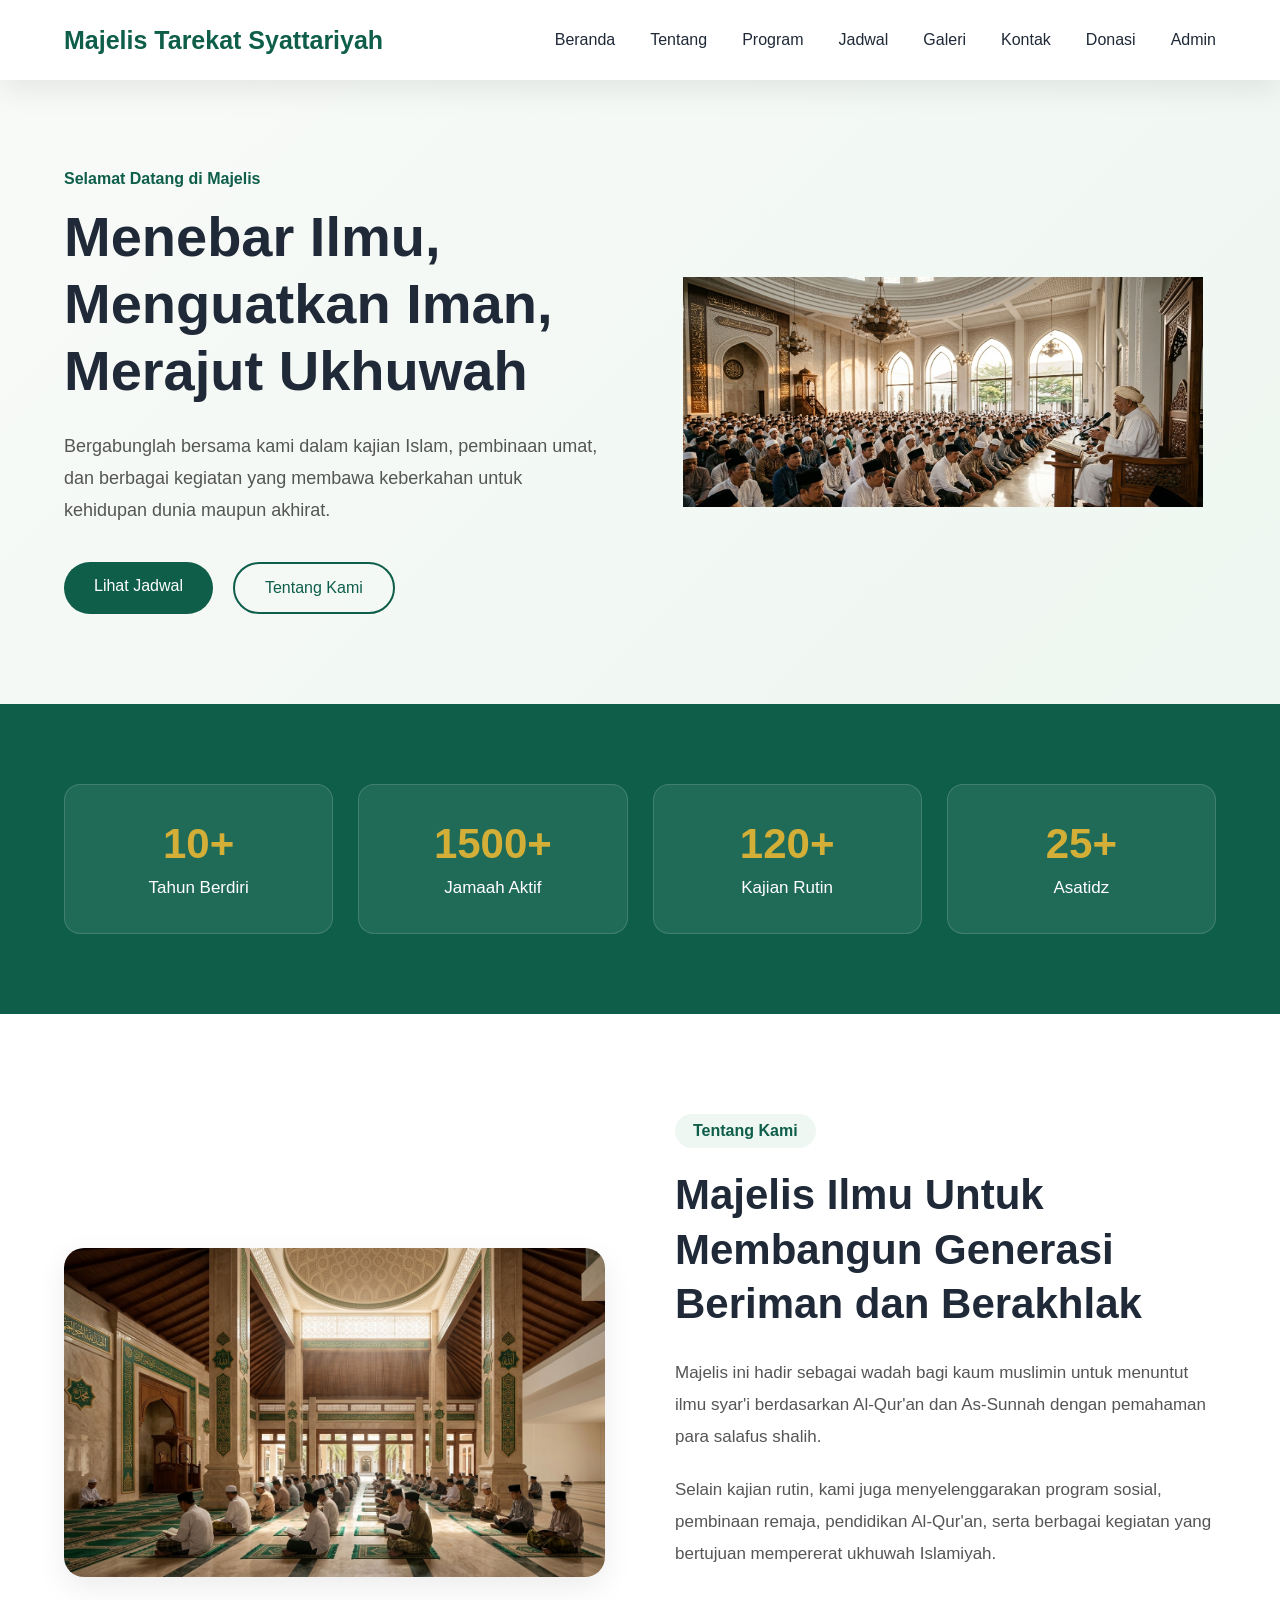
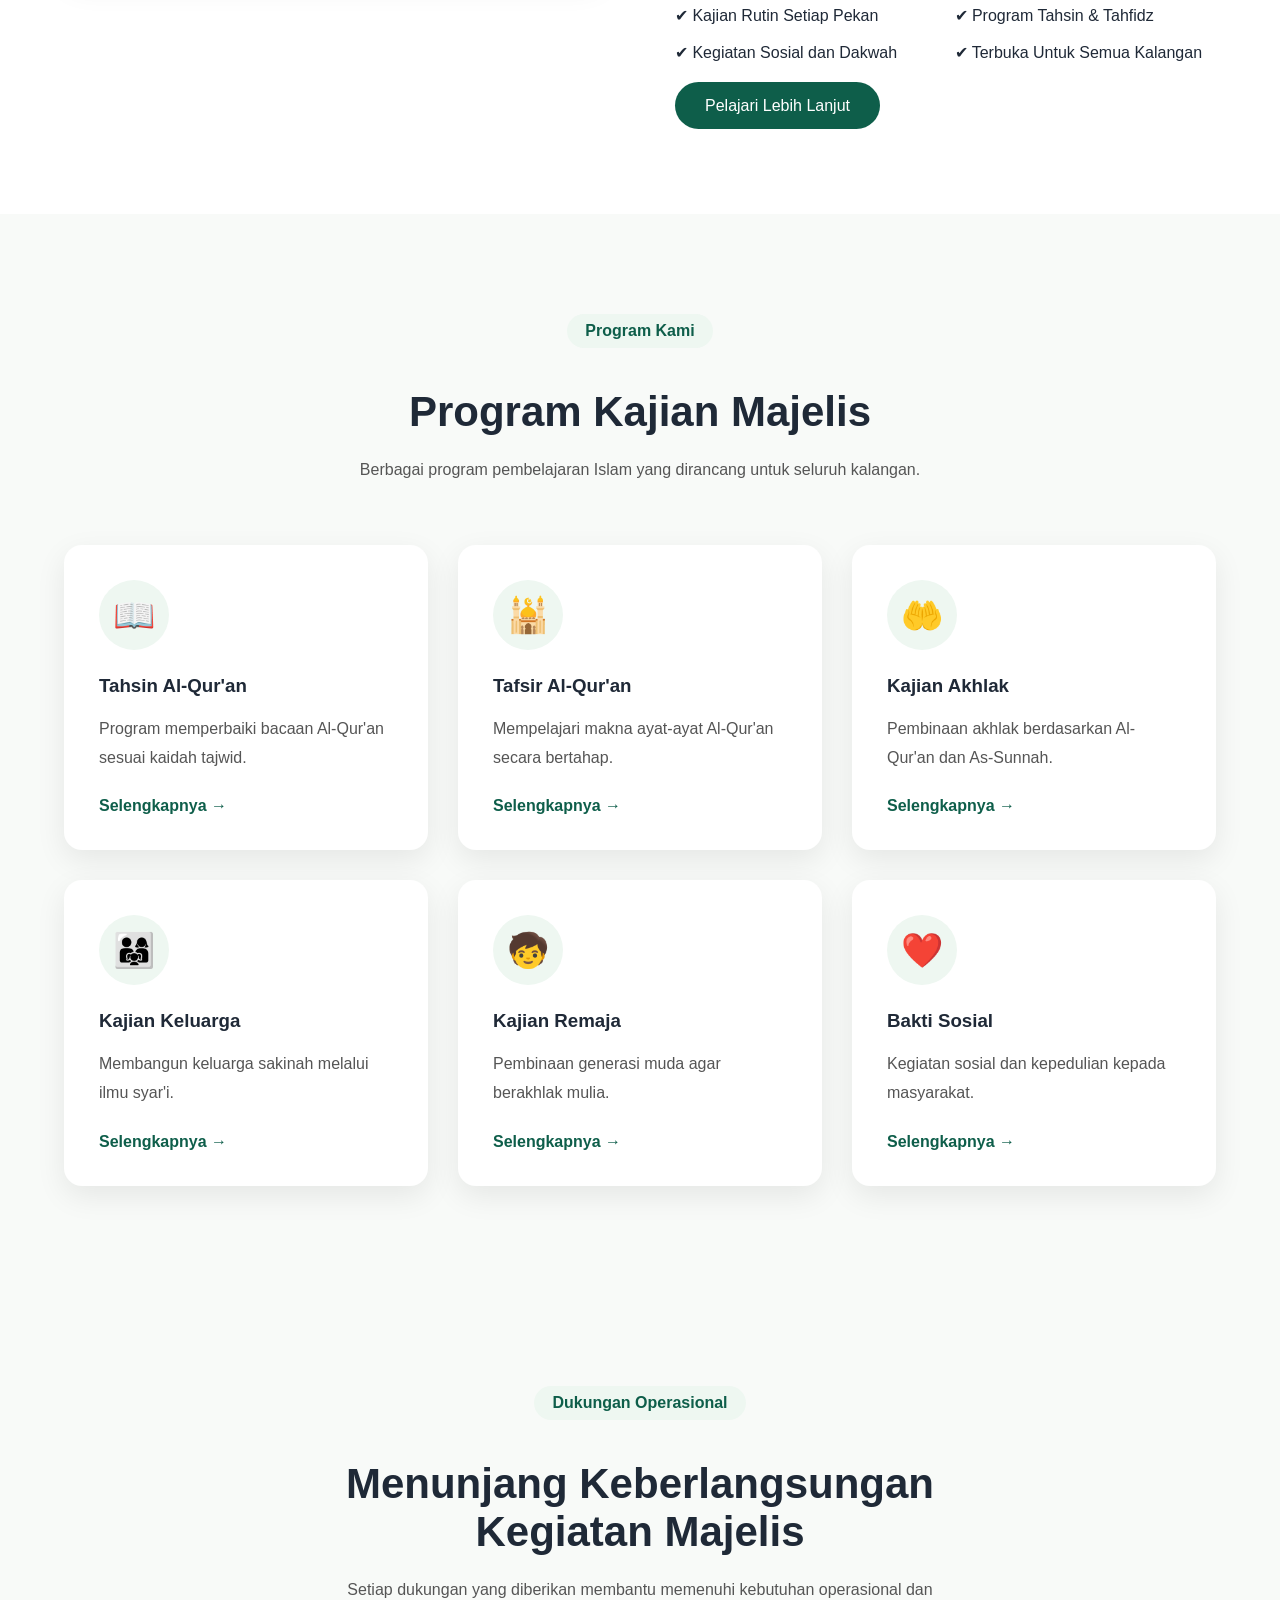
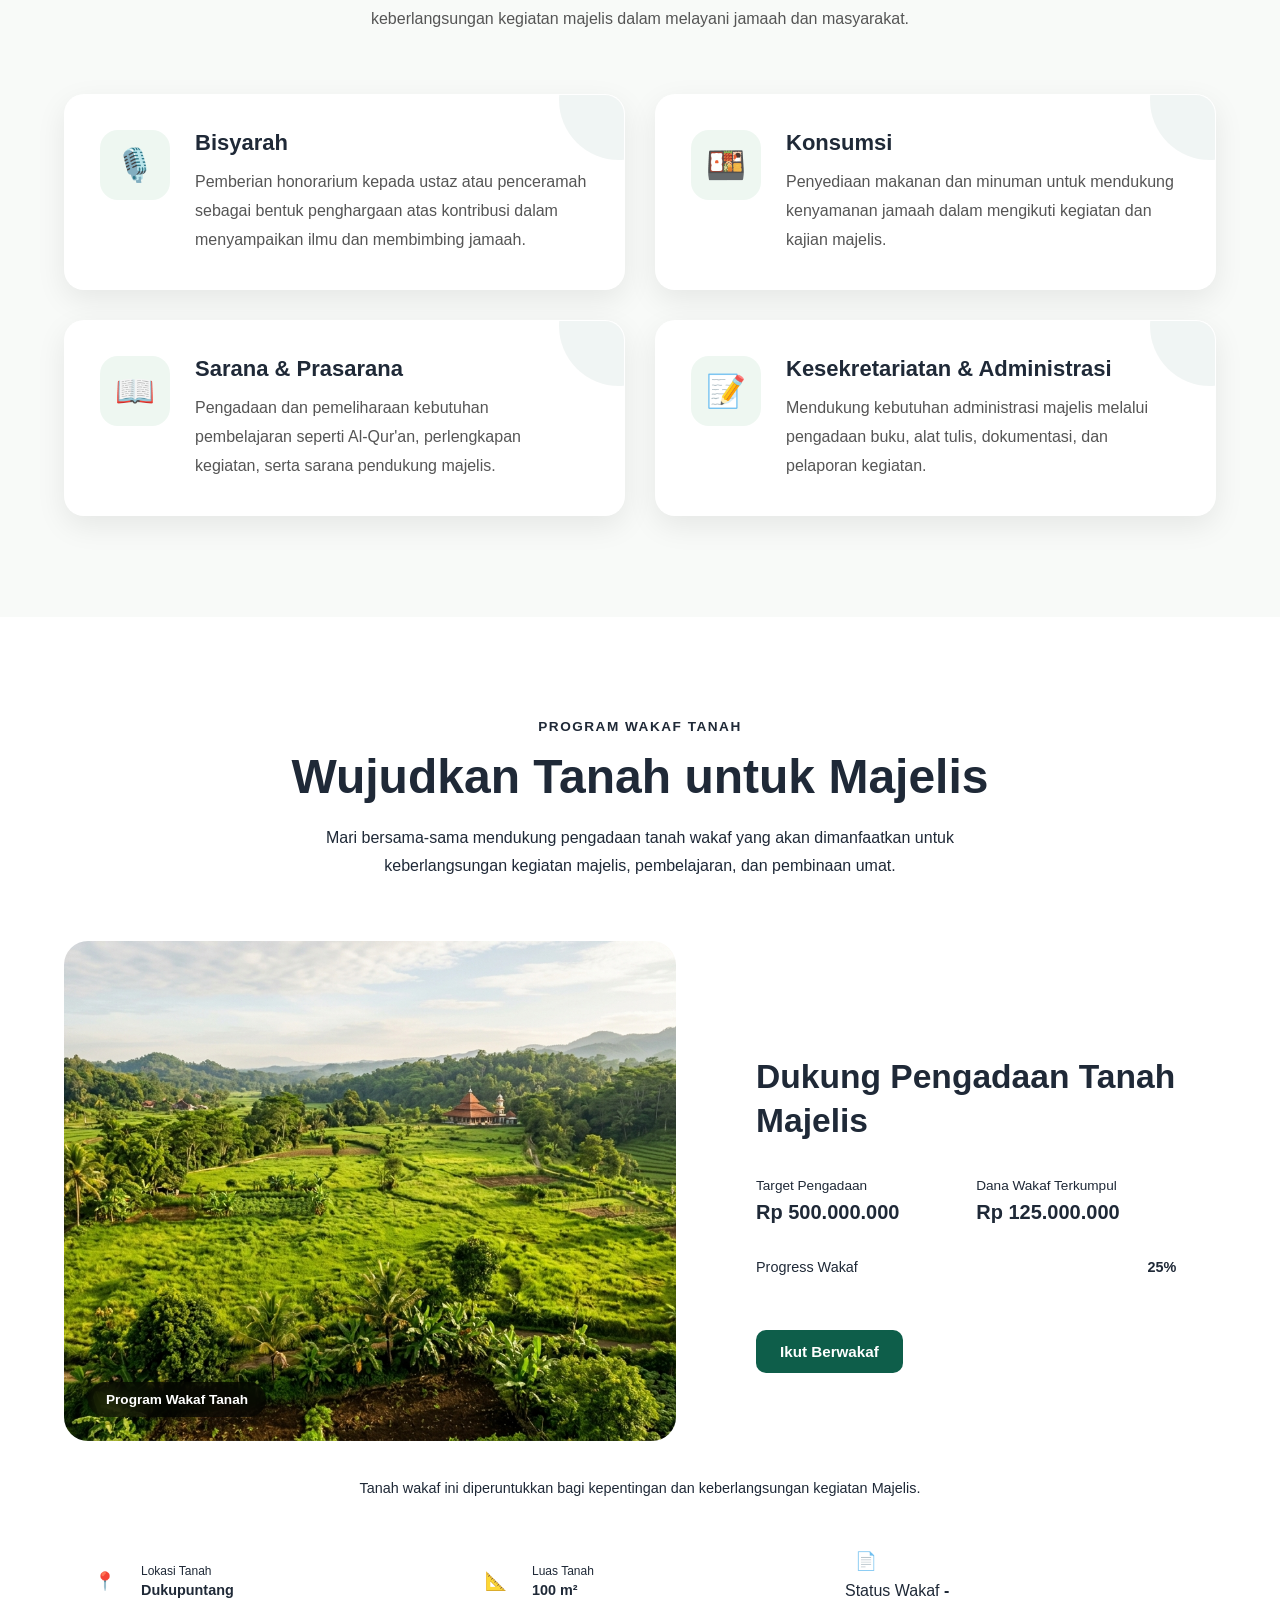
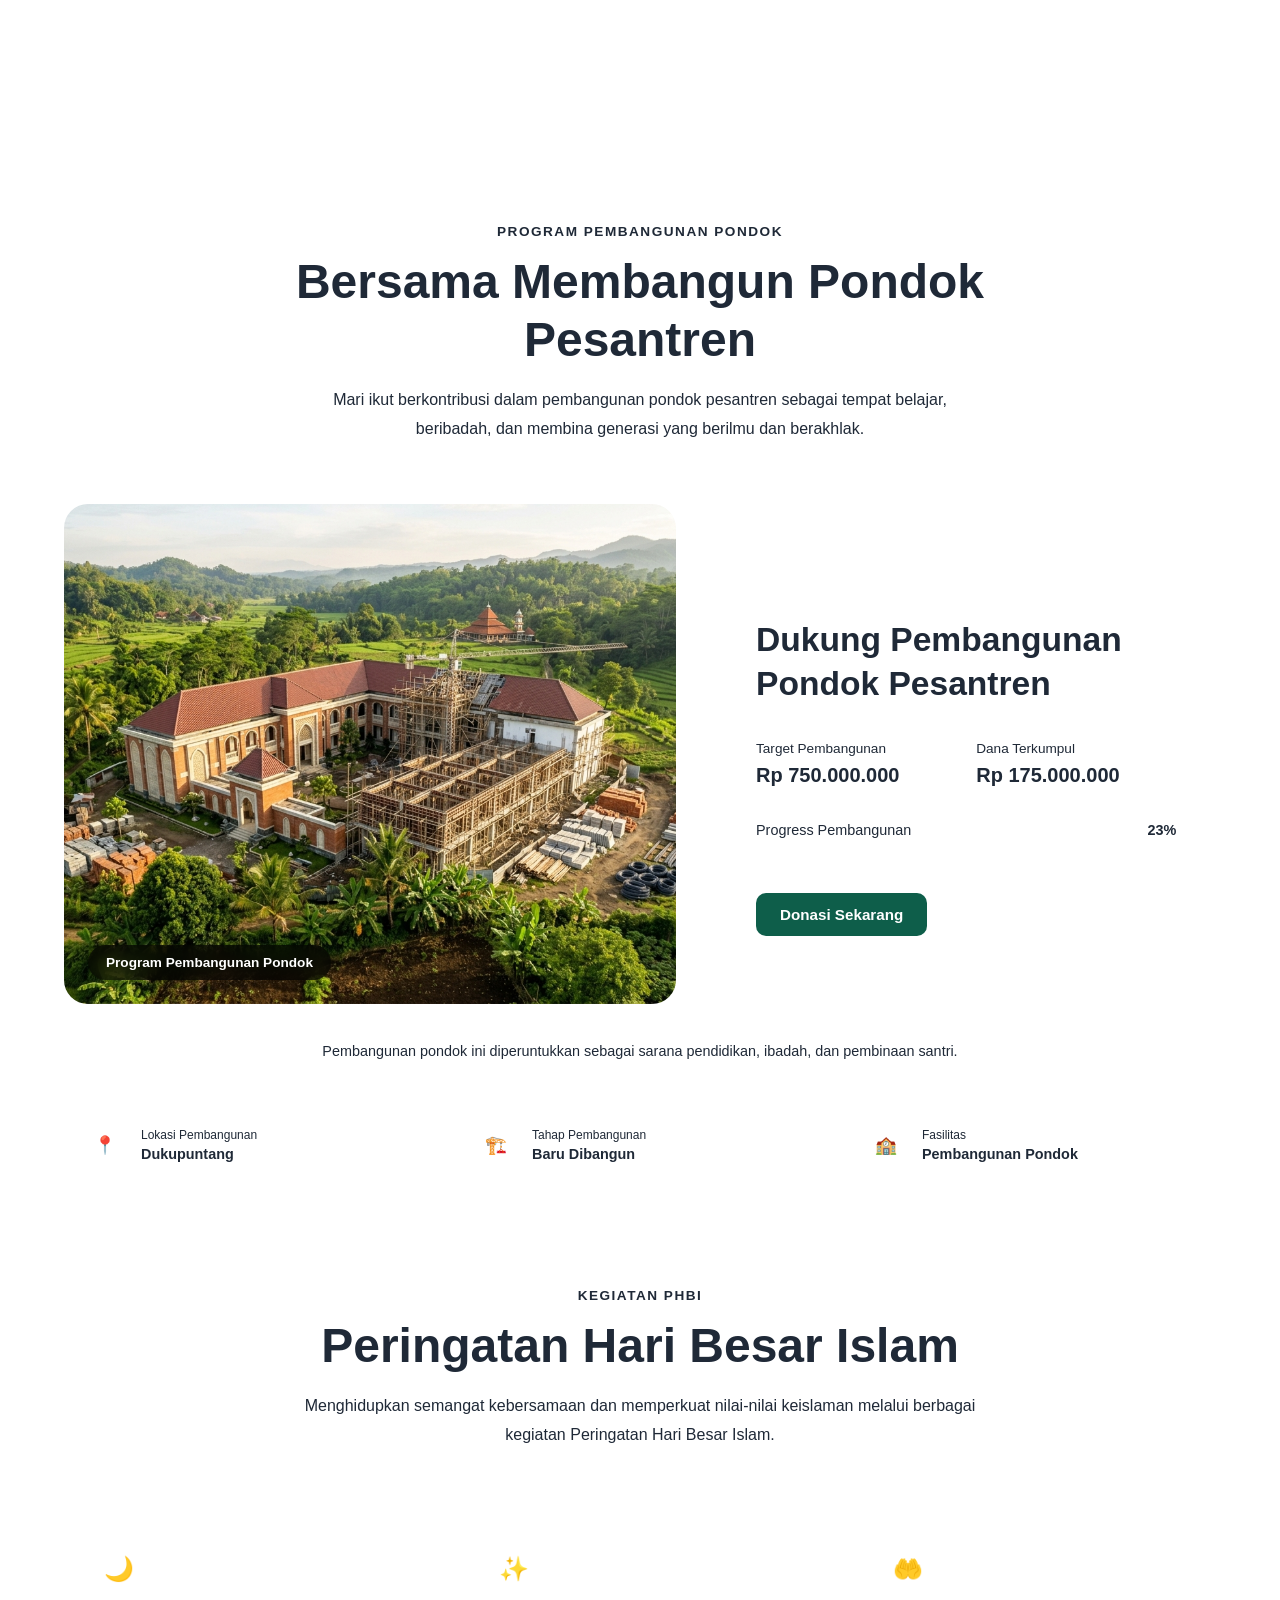
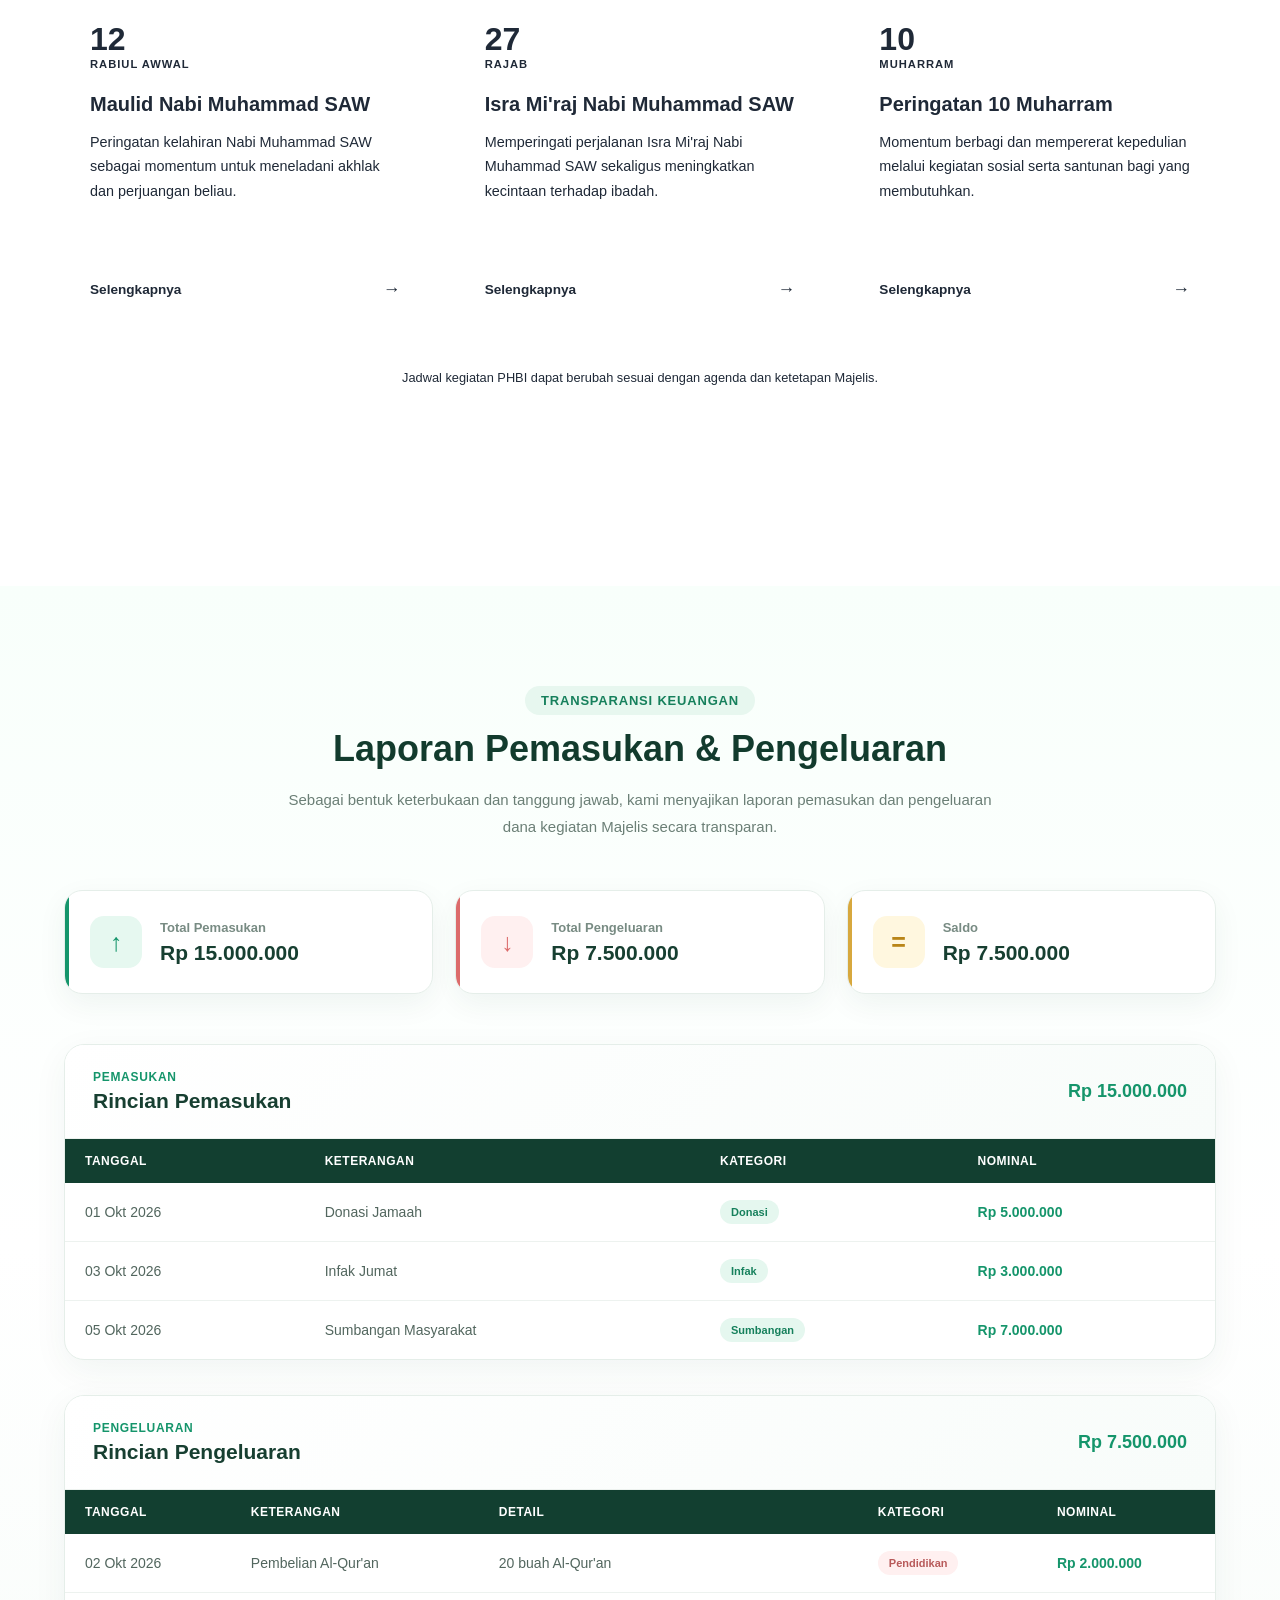
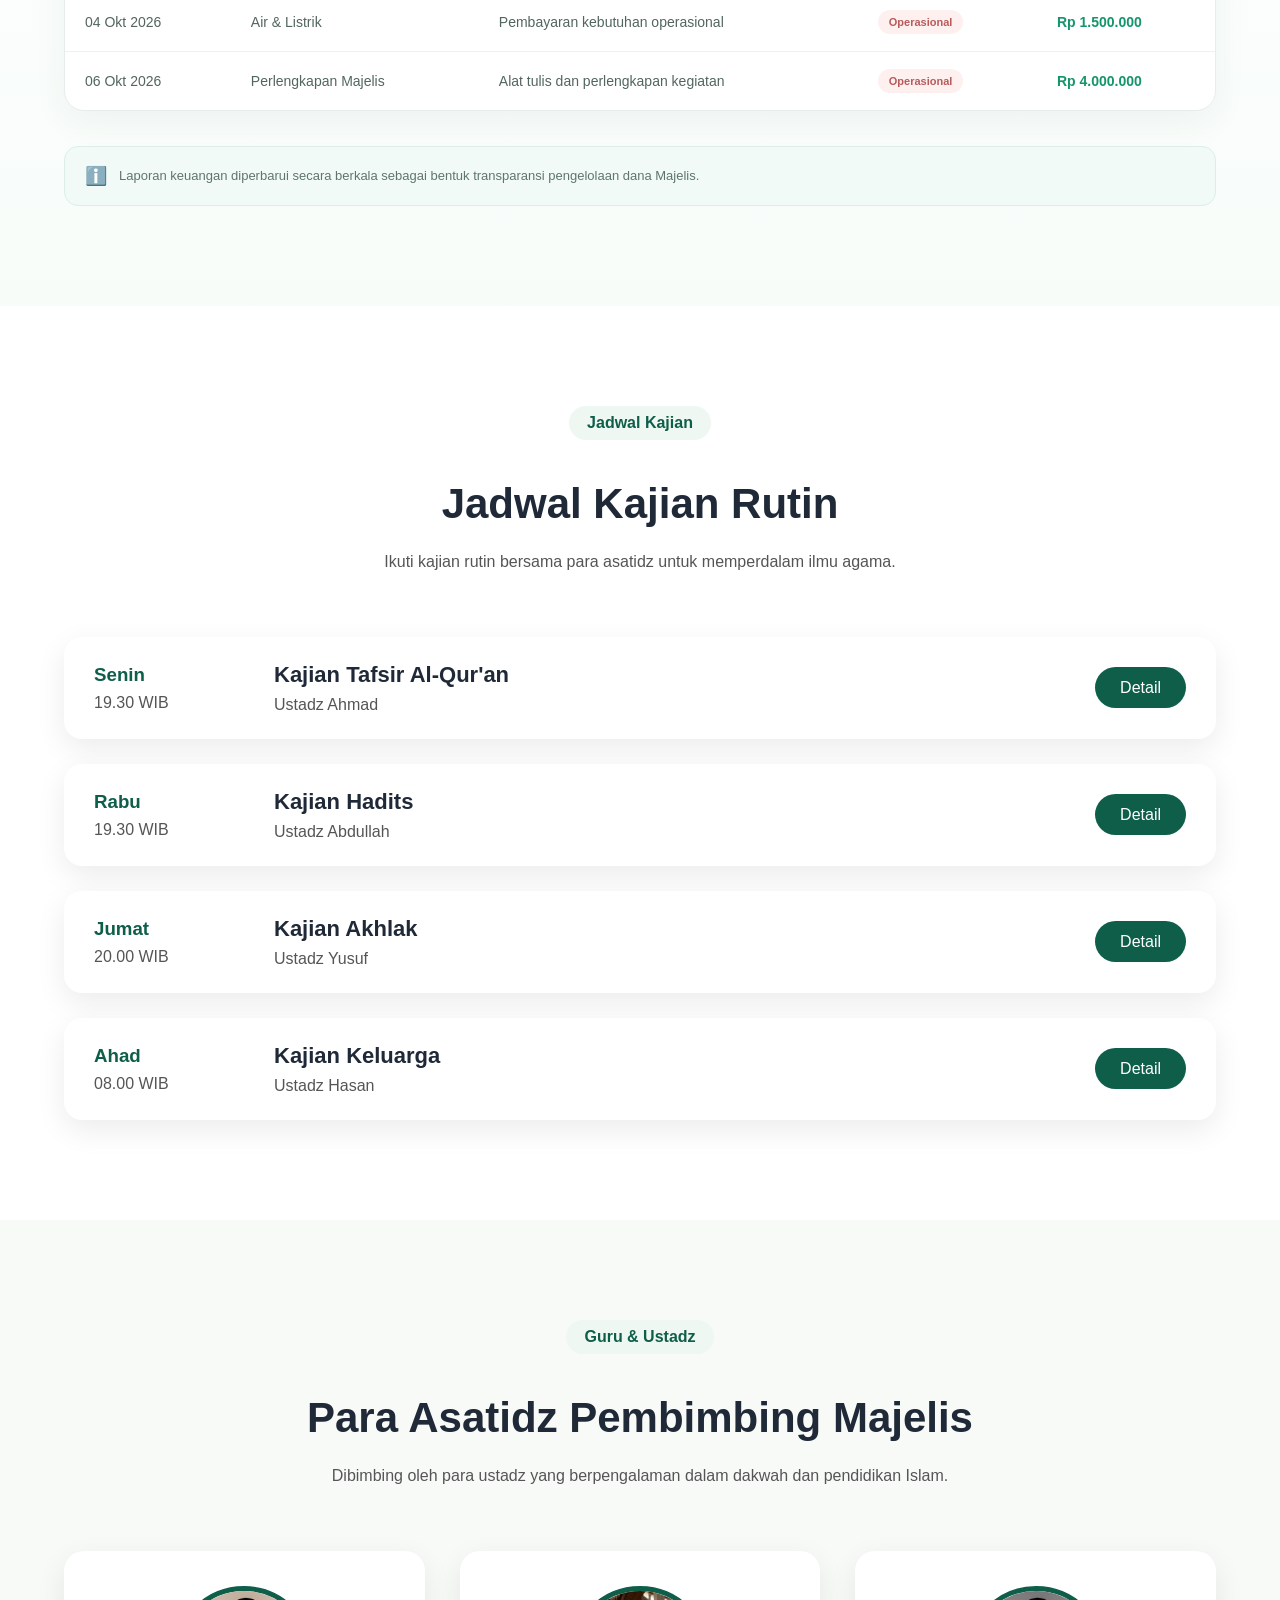
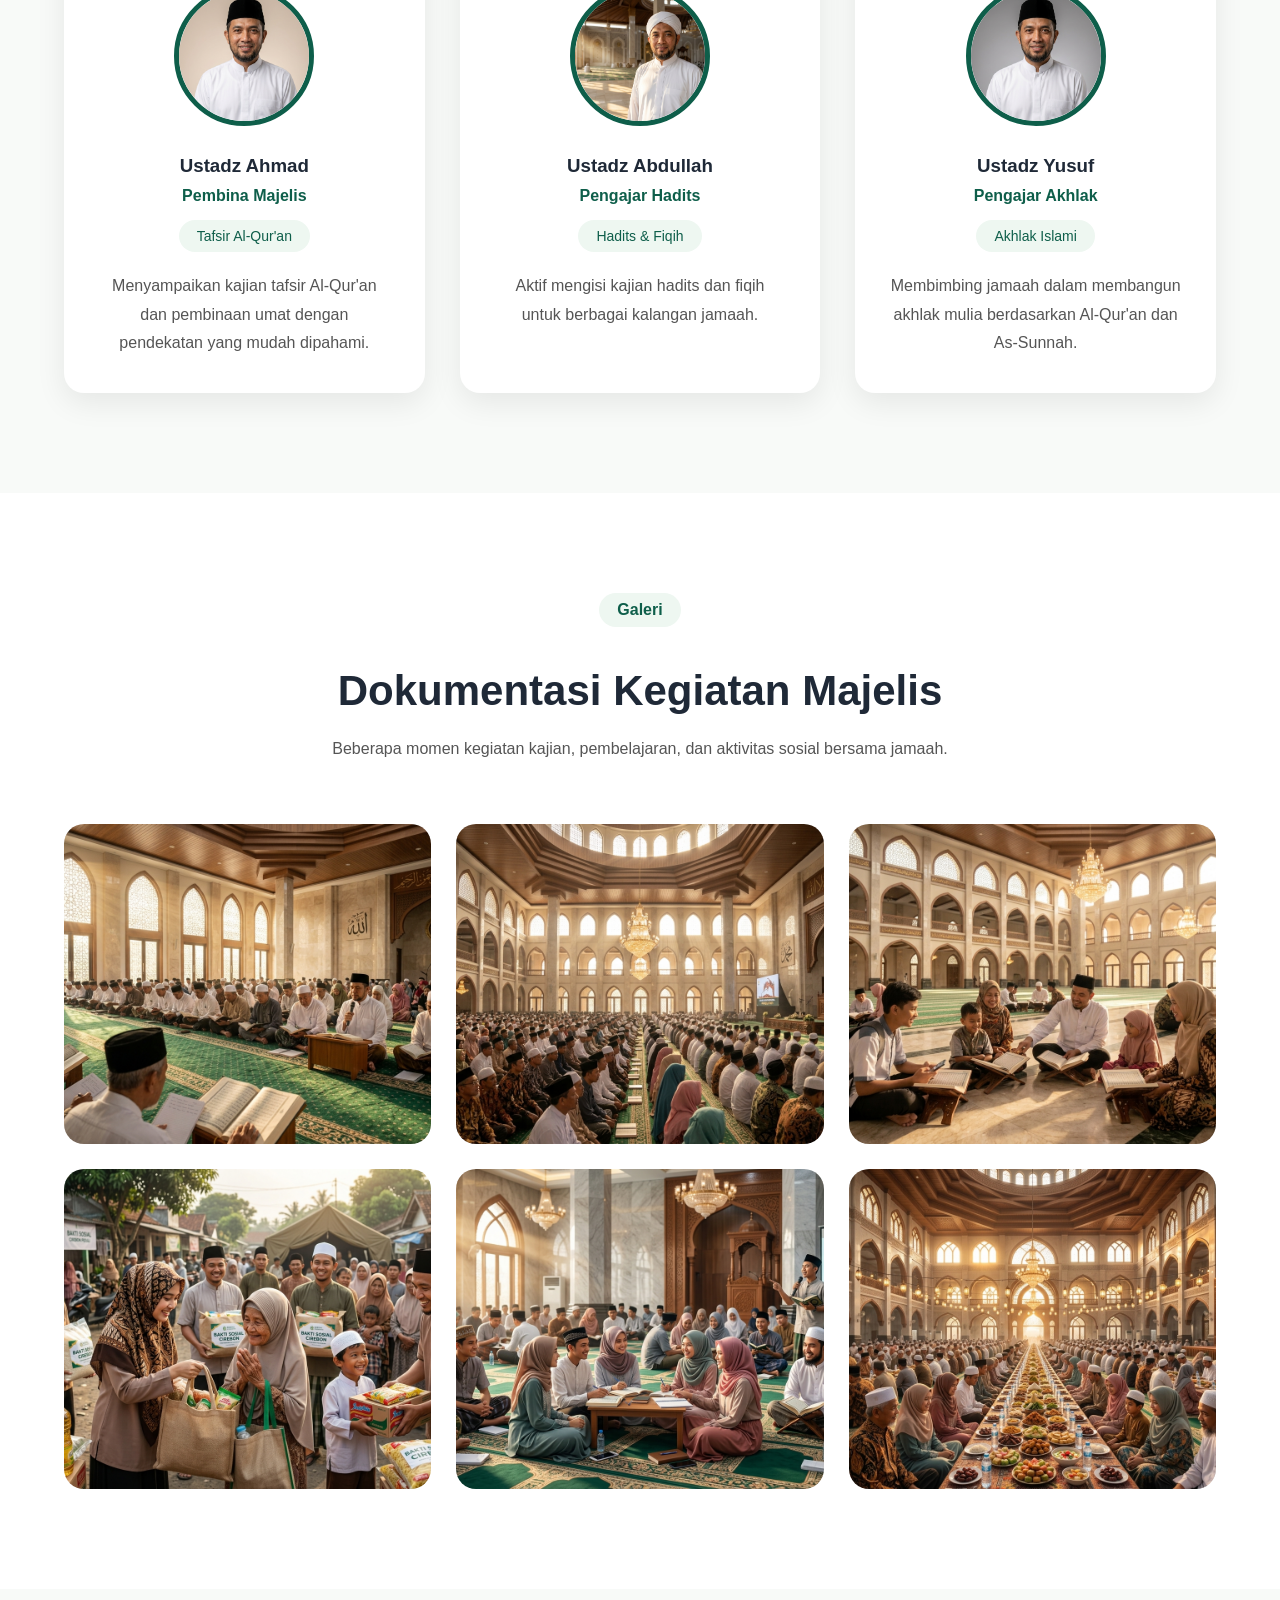
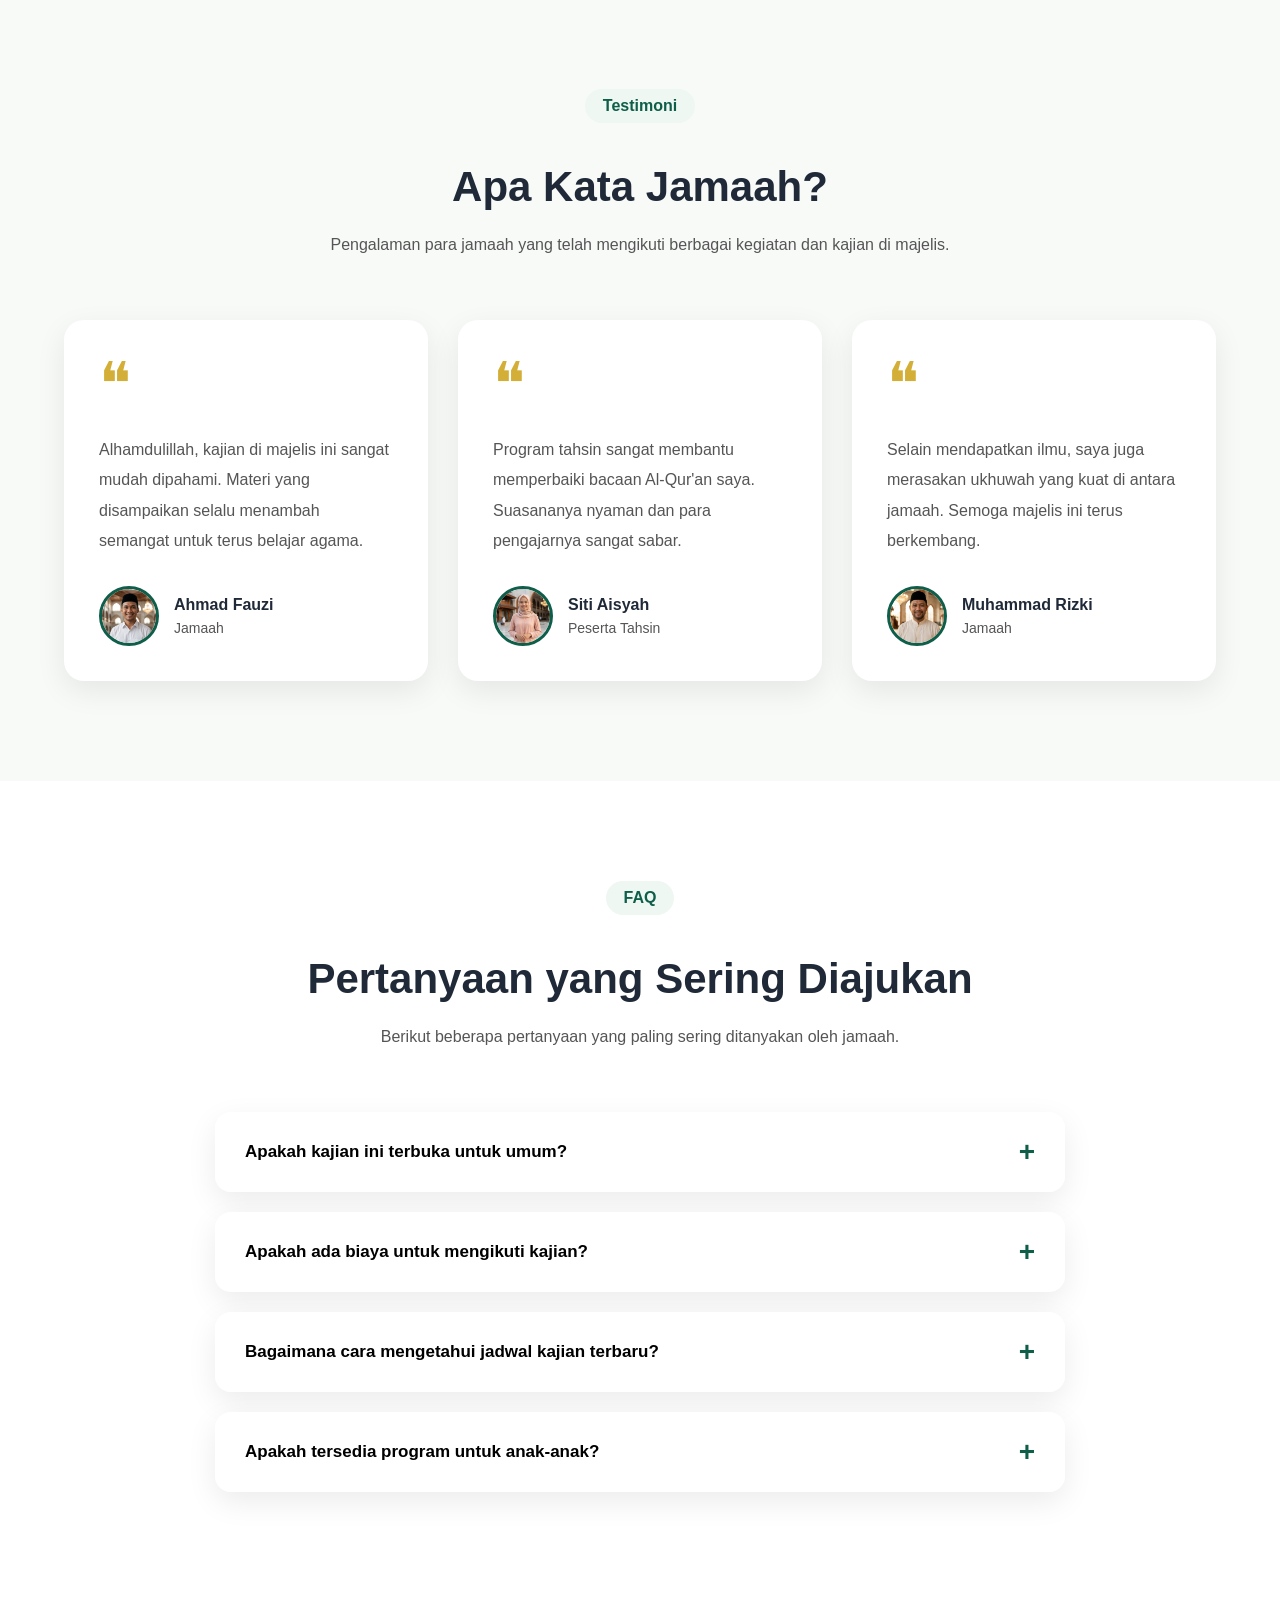
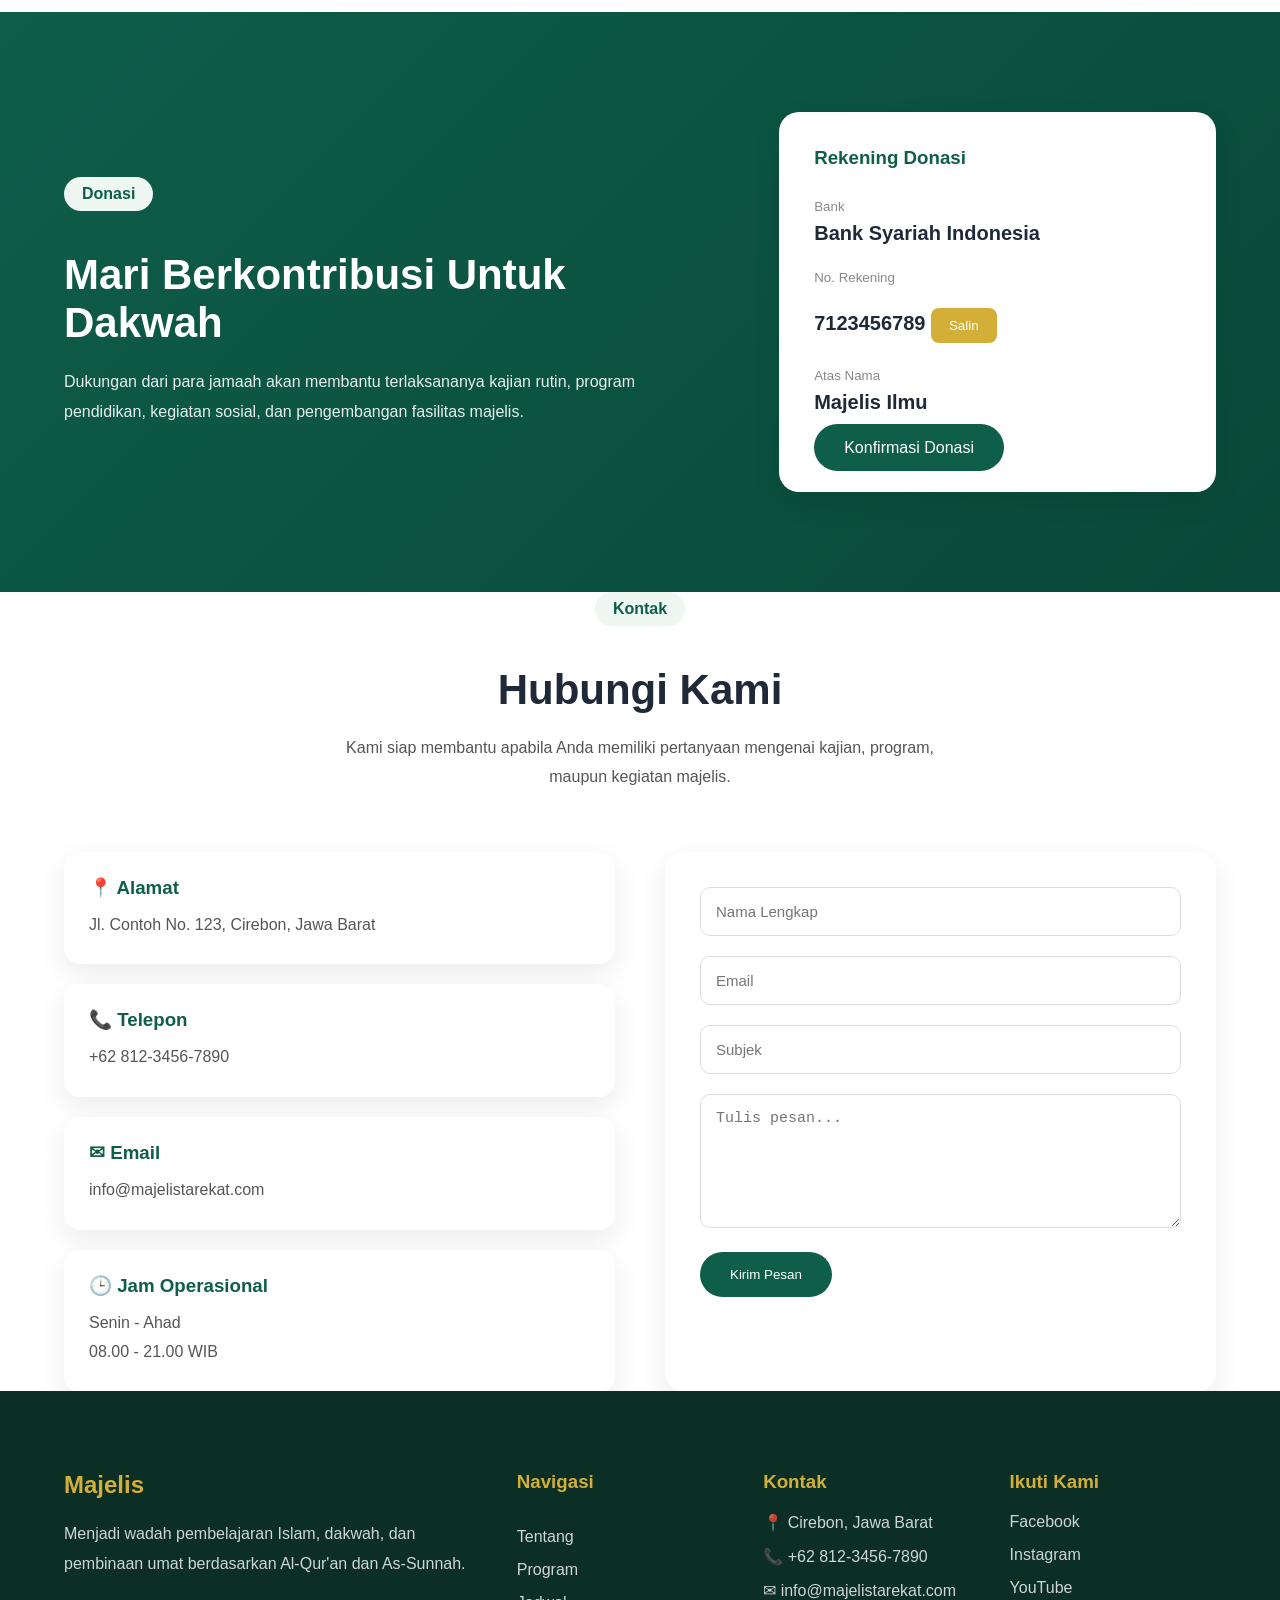
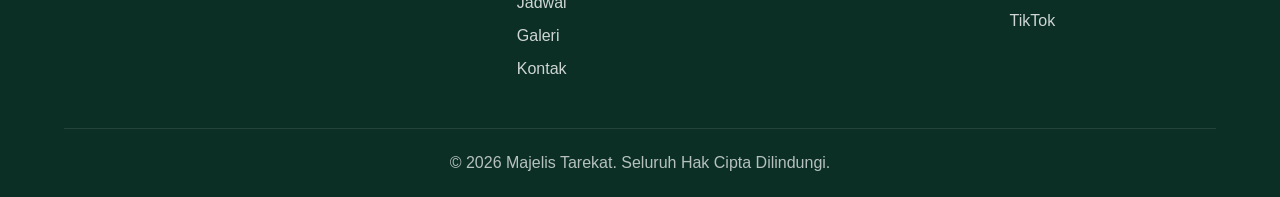
==== commit 2a1fd6d7: "Add files via upload" ====
--- a/index.html
+++ b/index.html
@@ -7,8 +7,8 @@
     <title>Majelis</title>
 
     <link rel="stylesheet" href="css/variables.css">
+    <link rel="stylesheet" href="css/components.css">
     <link rel="stylesheet" href="css/style.css">
-    <link rel="stylesheet" href="css/components.css">
     <link rel="stylesheet" href="css/animations.css">
     <link rel="stylesheet" href="css/responsive.css">
 </head>
@@ -20,4 +20,4 @@
     <script type="module" src="js/utils/animation.js"></script>
 
 </body>
-</html>
+</html>
